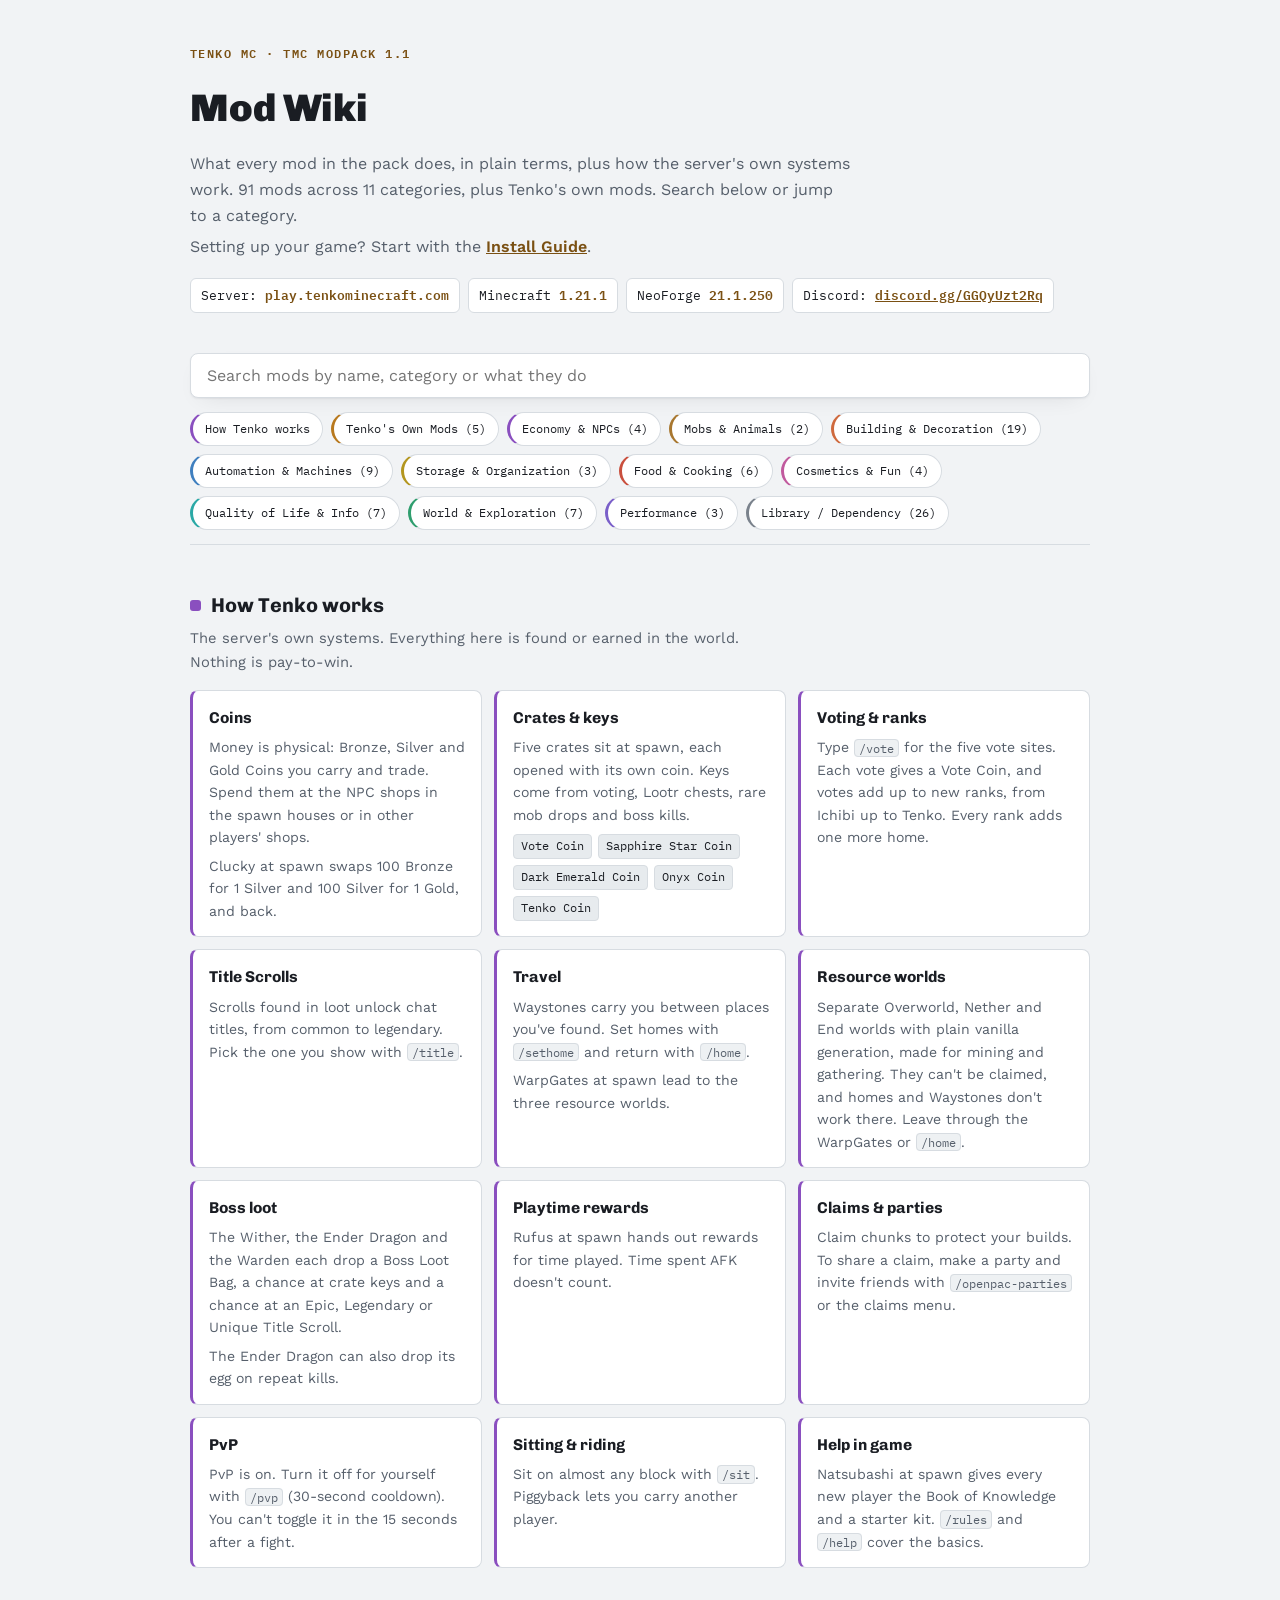
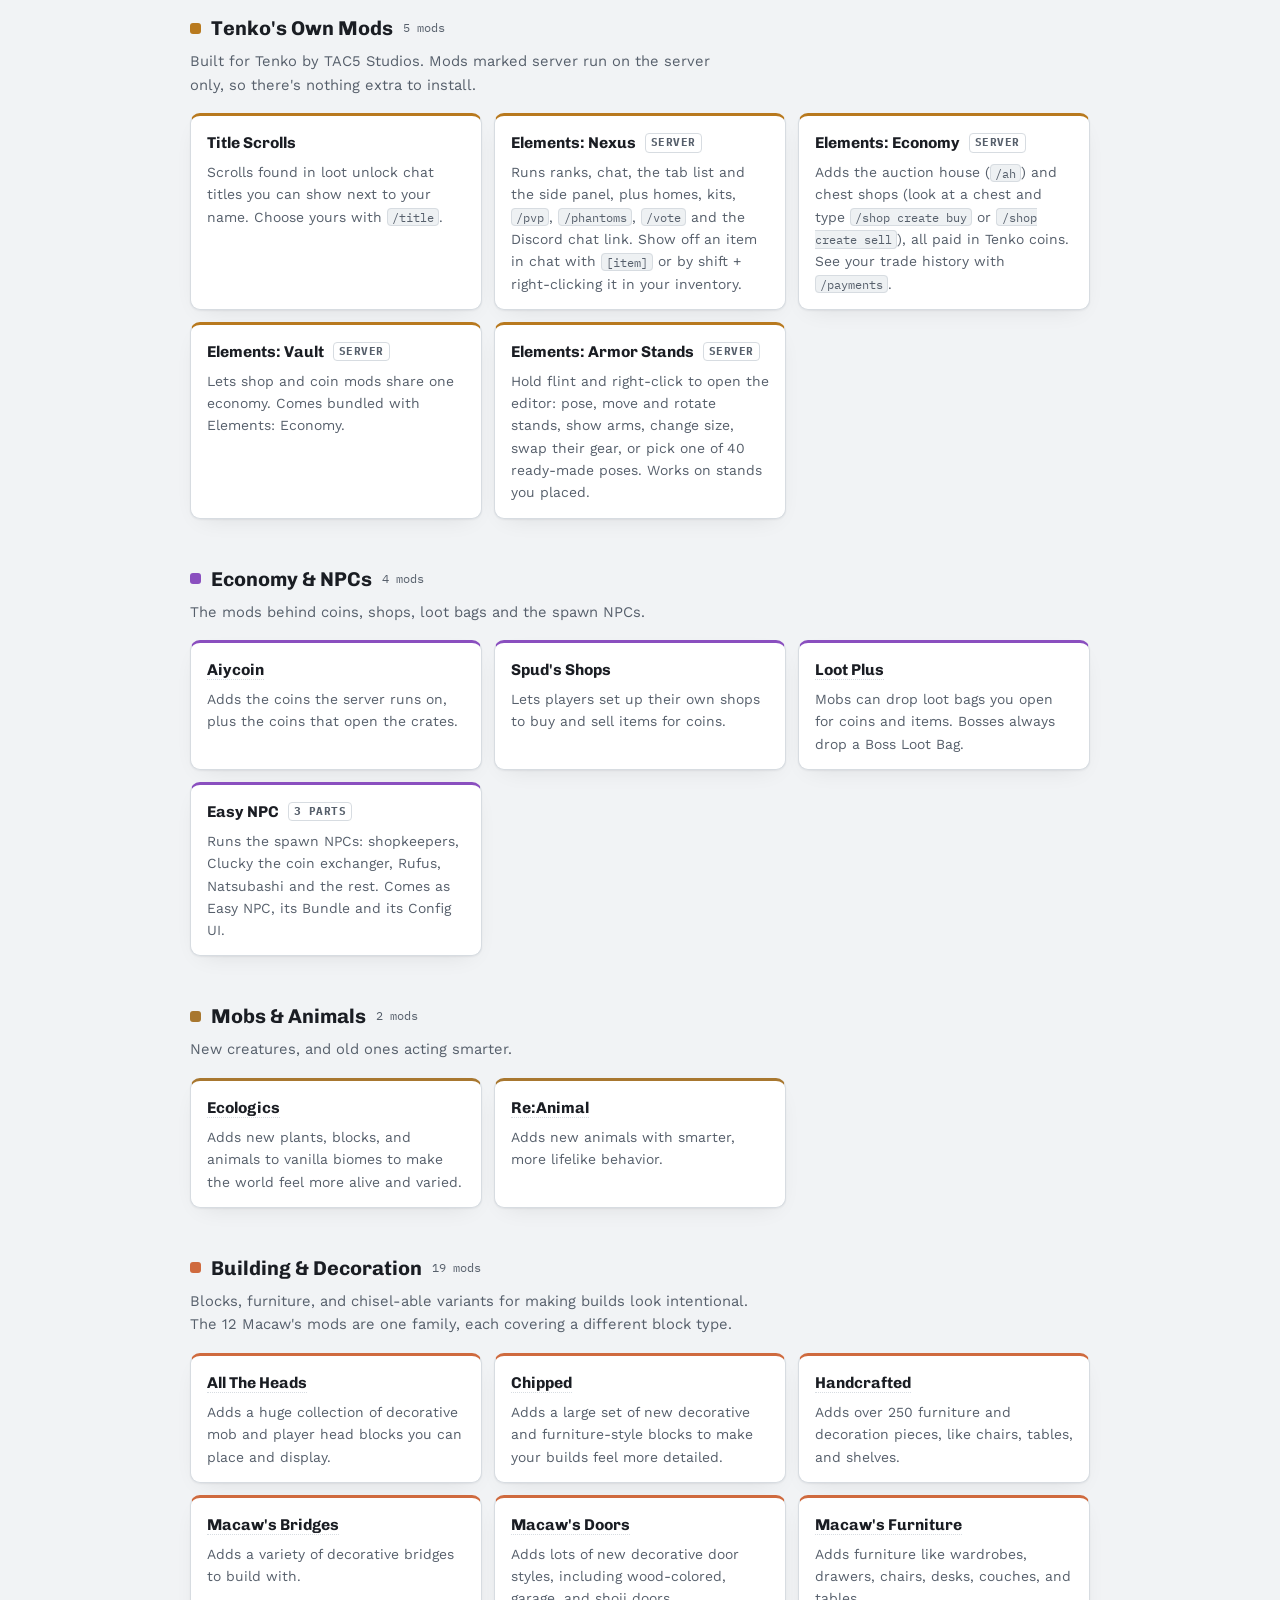
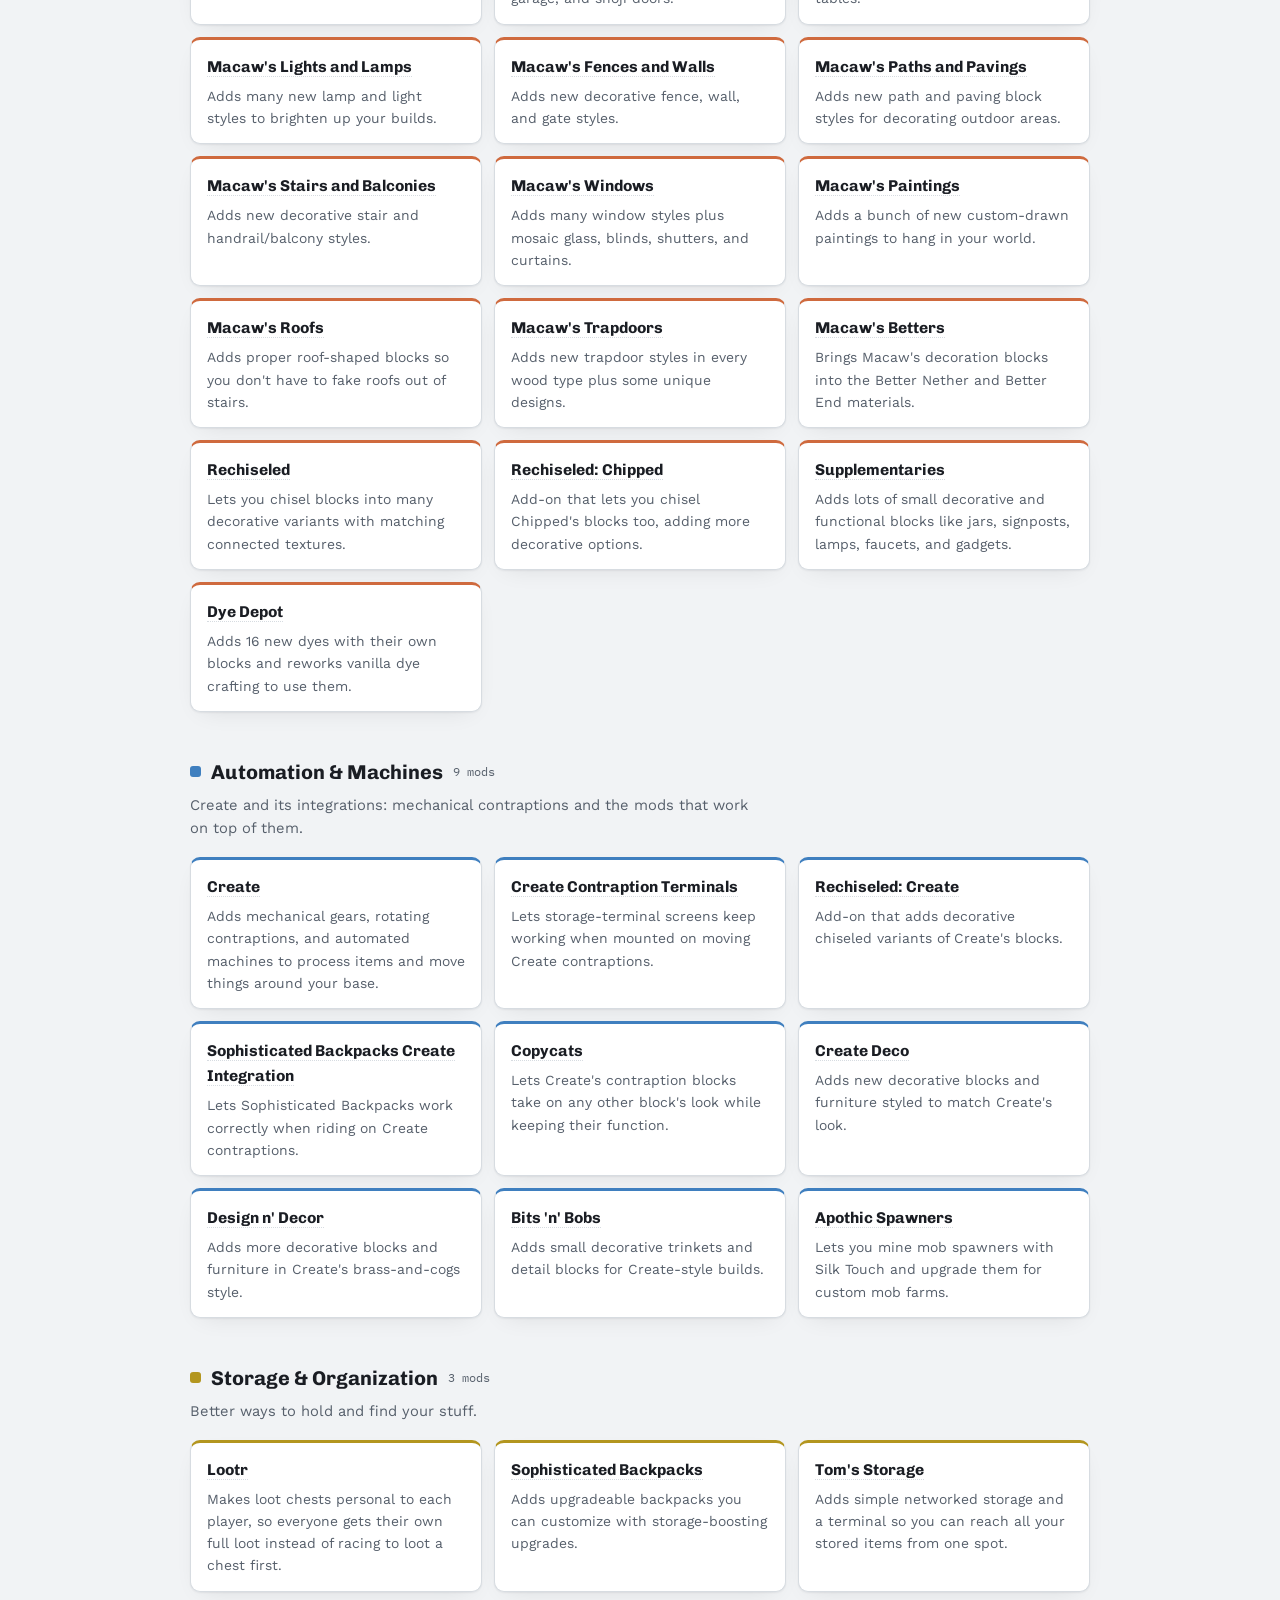
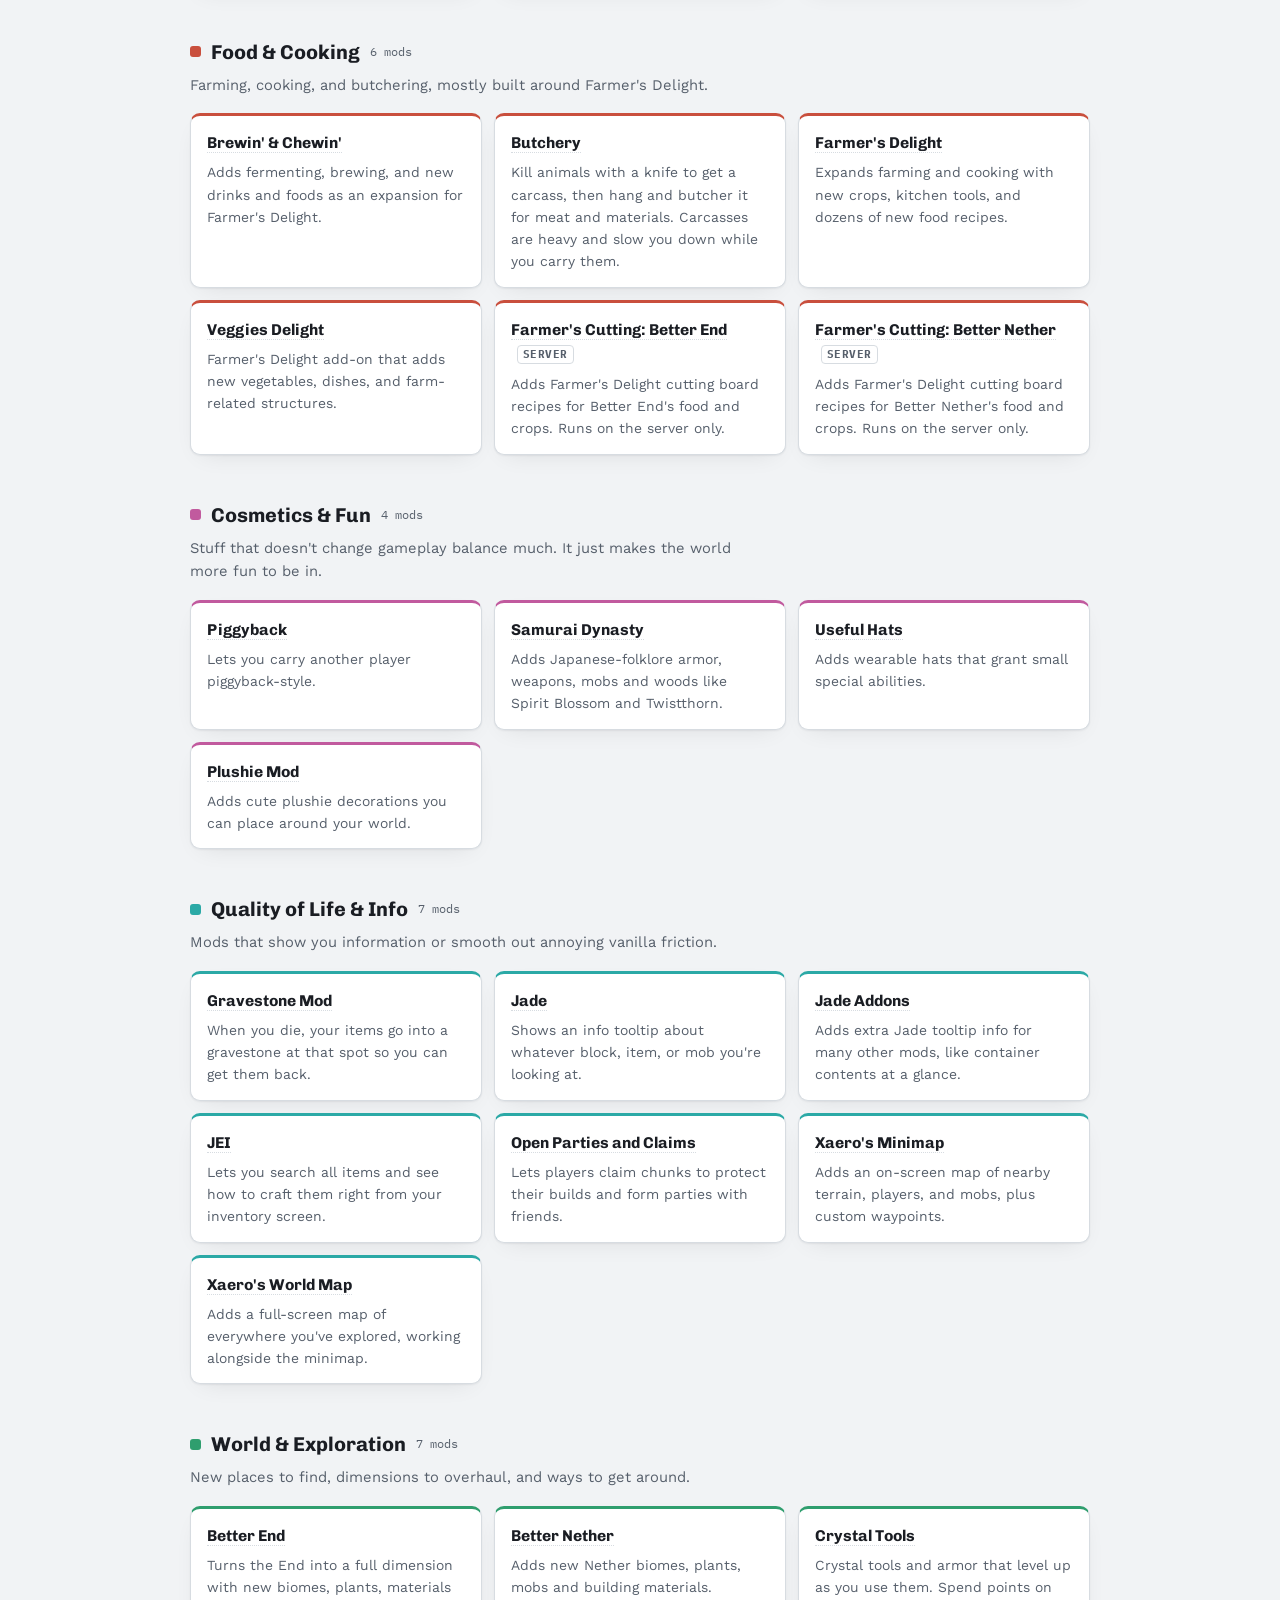
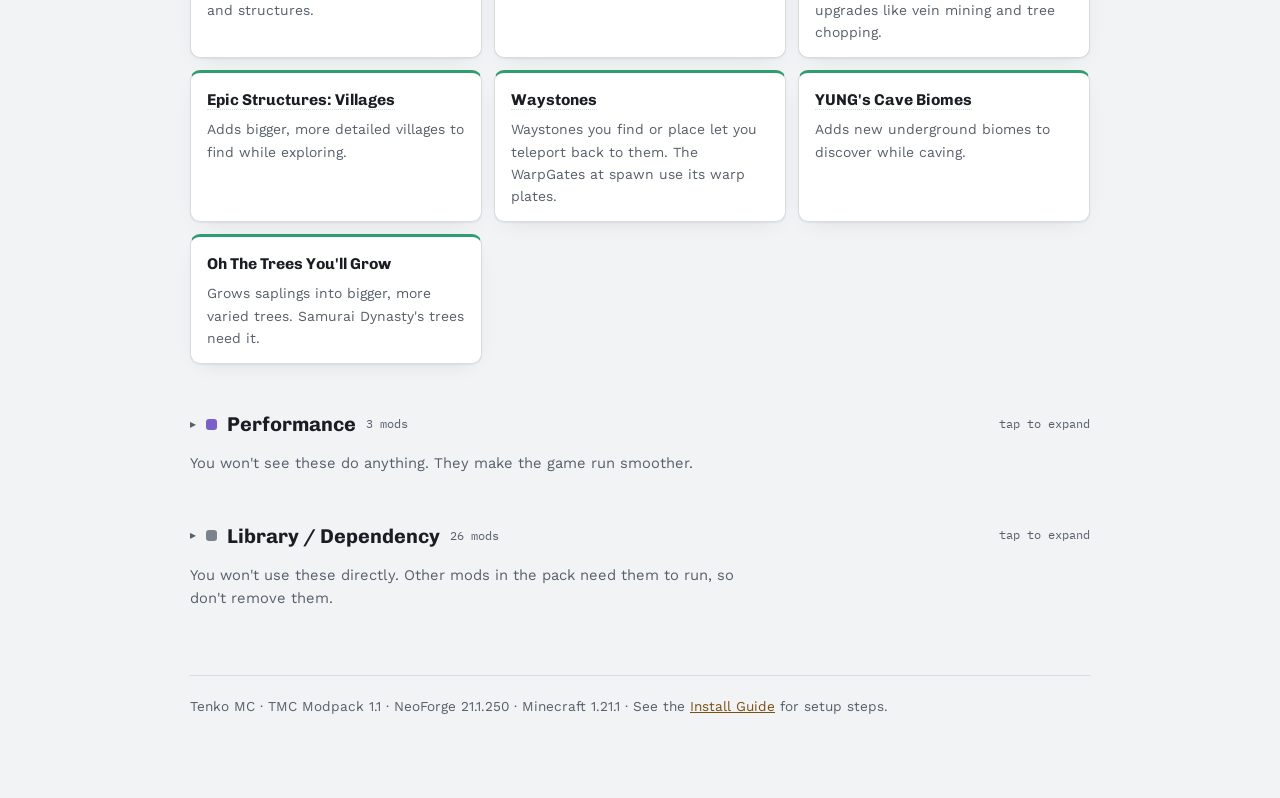
==== index.html @ 5b91e73f "Add Tenko's Own Mods section Co-Authored-By: Claude Opus 5.5 <noreply@anthropic.com> Claude-Session:" ====
<!doctype html>
<html lang="en">
<head>
<meta charset="utf-8">
<meta name="viewport" content="width=device-width,initial-scale=1,viewport-fit=cover">
<title>Tenko MC Mod Wiki</title>
<meta name="description" content="Tenko Minecraft - NeoForge 1.21.1 modpack server. play.tenkominecraft.com">
<link rel="stylesheet" href="https://fonts.googleapis.com/css2?family=Chivo:wght@400;700;900&family=Work+Sans:wght@400;500;600&family=IBM+Plex+Mono:wght@400;500;600&display=swap">
<style>
[hidden] { display: none !important; }
img { max-width: 100%; }
/* Layout: one reading column; sticky search + category pills; card grids per category; server-features block up top. */
:root {
  --bg: #f1f3f5;
  --surface: #ffffff;
  --surface-2: #e7ebee;
  --text: #1a1d23;
  --text-dim: #565f6b;
  --border: #d7dce1;
  --accent: #b8791e;
  --accent-ink: #7a5013;
  --mono-bg: #eef1f3;
  --shadow: 0 1px 2px rgba(20,22,27,0.06), 0 8px 24px -12px rgba(20,22,27,0.12);
  --font-display: 'Chivo', ui-sans-serif, system-ui, sans-serif;
  --font-body: 'Work Sans', ui-sans-serif, system-ui, sans-serif;
  --font-mono: 'IBM Plex Mono', ui-monospace, 'SF Mono', monospace;

  --c-server: #8a4fbf;
  --c-world: #2f9e6e;
  --c-mobs: #a8772f;
  --c-build: #cf6a3e;
  --c-auto: #3f7fbf;
  --c-storage: #b3961f;
  --c-food: #c94f3d;
  --c-fun: #c15a9e;
  --c-qol: #2ba9a6;
  --c-perf: #7a5fc9;
  --c-lib: #7a828c;
}
@media (prefers-color-scheme: dark) {
  :root:not([data-theme="light"]) {
    --bg: #14161b; --surface: #1b1e25; --surface-2: #242830; --text: #e8eaed; --text-dim: #9aa3ad;
    --border: #333944; --accent: #e2a94d; --accent-ink: #f4cf8e; --mono-bg: #20242c;
    --shadow: 0 1px 2px rgba(0,0,0,0.3), 0 12px 28px -14px rgba(0,0,0,0.55);
    --c-server: #b98ae6; --c-world: #3fc98c; --c-mobs: #d0a05a; --c-build: #ff8f63; --c-auto: #6aa3e0;
    --c-storage: #dcc154; --c-food: #e87d6b; --c-fun: #e084c4; --c-qol: #4fd3d0; --c-perf: #a48cf0; --c-lib: #8b93a0;
    color-scheme: dark;
  }
}
:root[data-theme="dark"] {
  --bg: #14161b; --surface: #1b1e25; --surface-2: #242830; --text: #e8eaed; --text-dim: #9aa3ad;
  --border: #333944; --accent: #e2a94d; --accent-ink: #f4cf8e; --mono-bg: #20242c;
  --shadow: 0 1px 2px rgba(0,0,0,0.3), 0 12px 28px -14px rgba(0,0,0,0.55);
  --c-server: #b98ae6; --c-world: #3fc98c; --c-mobs: #d0a05a; --c-build: #ff8f63; --c-auto: #6aa3e0;
  --c-storage: #dcc154; --c-food: #e87d6b; --c-fun: #e084c4; --c-qol: #4fd3d0; --c-perf: #a48cf0; --c-lib: #8b93a0;
  color-scheme: dark;
}
* { box-sizing: border-box; }
body { margin: 0; background: var(--bg); color: var(--text); font-family: var(--font-body); font-size: 16px; line-height: 1.6; padding: 0 20px; }
.wrap { max-width: 900px; margin: 0 auto; padding-block: 44px 80px; }
h1, h2 { font-family: var(--font-display); text-wrap: balance; margin: 0; }
a { color: var(--accent-ink); }
a:focus-visible, button:focus-visible { outline: 2px solid var(--accent); outline-offset: 2px; }
code { font-family: var(--font-mono); background: var(--mono-bg); border: 1px solid var(--border); border-radius: 4px; padding: 0.05em 0.35em; font-size: 0.86em; }
.eyebrow { font-family: var(--font-mono); font-size: 0.78rem; letter-spacing: 0.12em; text-transform: uppercase; color: var(--accent-ink); font-weight: 600; margin-bottom: 14px; }
h1 { font-size: clamp(1.8rem, 4vw, 2.4rem); font-weight: 900; }
.lede { color: var(--text-dim); max-width: 66ch; margin: 12px 0 0; }
.facts { display: flex; flex-wrap: wrap; gap: 8px; margin-top: 18px; }
.fact { font-family: var(--font-mono); font-size: 0.8rem; background: var(--surface); border: 1px solid var(--border); border-radius: 6px; padding: 6px 10px; }
.fact b { color: var(--accent-ink); font-weight: 600; }

.controls { margin-top: 28px; display: flex; flex-direction: column; gap: 14px; position: sticky; top: env(safe-area-inset-top, 0px); background: var(--bg); padding-block: 12px 14px; z-index: 5; border-bottom: 1px solid var(--border); }
#search { width: 100%; font-family: var(--font-body); font-size: 1rem; padding: 12px 16px; border-radius: 8px; border: 1px solid var(--border); background: var(--surface); color: var(--text); box-shadow: var(--shadow); }
#search:focus { outline: 2px solid var(--accent); outline-offset: 1px; }
.nav-pills { display: flex; flex-wrap: wrap; gap: 8px; }
.nav-pill { font-family: var(--font-mono); font-size: 0.78rem; text-decoration: none; color: var(--text); background: var(--surface); border: 1px solid var(--border); border-left: 3px solid var(--cat, var(--accent)); border-radius: 999px; padding: 6px 12px; white-space: nowrap; }
#empty-msg { margin-top: 40px; color: var(--text-dim); font-family: var(--font-mono); font-size: 0.9rem; }

/* server features */
.features { margin-top: 44px; }
.features-grid { display: grid; grid-template-columns: repeat(auto-fill, minmax(270px, 1fr)); gap: 12px; margin-top: 16px; }
.feature { background: var(--surface); border: 1px solid var(--border); border-left: 3px solid var(--c-server); border-radius: 8px; padding: 14px 16px; min-width: 0; }
.feature h3 { font-family: var(--font-display); font-size: 0.98rem; margin: 0 0 6px; }
.feature p { margin: 0; font-size: 0.88rem; color: var(--text-dim); }
.feature p + p { margin-top: 6px; }
.keys { display: flex; flex-wrap: wrap; gap: 6px; margin-top: 8px; }
.key { font-family: var(--font-mono); font-size: 0.74rem; border: 1px solid var(--border); background: var(--surface-2); border-radius: 4px; padding: 2px 7px; color: var(--text); }

/* categories */
.category { margin-top: 44px; }
.category-head { display: flex; align-items: center; gap: 10px; margin-bottom: 6px; flex-wrap: wrap; }
.cat-dot { width: 11px; height: 11px; border-radius: 3px; background: var(--cat, var(--accent)); flex: none; }
.category-head h2 { font-size: 1.25rem; font-weight: 700; }
.category-count { font-family: var(--font-mono); font-size: 0.78rem; color: var(--text-dim); }
.category-desc { color: var(--text-dim); font-size: 0.92rem; margin: 4px 0 16px; max-width: 62ch; }
.mod-grid { display: grid; grid-template-columns: repeat(auto-fill, minmax(260px, 1fr)); gap: 12px; }
.mod-card { background: var(--surface); border: 1px solid var(--border); border-top: 3px solid var(--cat, var(--accent)); border-radius: 10px; padding: 14px 16px; box-shadow: var(--shadow); min-width: 0; }
.mod-card h3 { font-family: var(--font-display); font-size: 0.98rem; font-weight: 700; margin: 0 0 6px; }
.mod-card h3 a { color: inherit; text-decoration: none; border-bottom: 1px dotted var(--border); }
.mod-card h3 a:hover, .mod-card h3 a:focus-visible { color: var(--accent-ink); border-bottom-color: var(--accent-ink); }
.mod-card p { margin: 0; font-size: 0.87rem; color: var(--text-dim); }
.tag { display: inline-block; font-family: var(--font-mono); font-size: 0.68rem; letter-spacing: 0.04em; text-transform: uppercase; color: var(--text-dim); border: 1px solid var(--border); border-radius: 4px; padding: 0 5px; margin-left: 6px; vertical-align: 2px; }

.collapsible .category-head { cursor: pointer; user-select: none; border-radius: 8px; margin: -6px -8px 6px; padding: 6px 8px; }
.collapsible .category-head:hover { background: var(--surface-2); }
.collapsible .category-head:focus-visible { outline: 2px solid var(--accent); outline-offset: 2px; }
.chevron { display: inline-block; font-size: 0.75rem; color: var(--text-dim); transition: transform 0.15s ease; flex: none; }
.collapsible .category-head[aria-expanded="true"] .chevron { transform: rotate(90deg); }
.collapse-hint { font-family: var(--font-mono); font-size: 0.74rem; color: var(--text-dim); margin-left: auto; }
.simple-list .mod-card h3 { margin: 0; }

footer { margin-top: 64px; padding-top: 20px; border-top: 1px solid var(--border); color: var(--text-dim); font-size: 0.85rem; }
@media (prefers-reduced-motion: reduce) { .chevron { transition: none; } }
</style>
</head>
<body>
<div class="wrap">
  <div class="eyebrow">Tenko MC &middot; TMC Modpack 1.1</div>
  <h1>Mod Wiki</h1>
  <p class="lede">What every mod in the pack does, in plain terms, plus how the server's own systems work. 91 mods across 11 categories, plus Tenko's own mods. Search below or jump to a category.</p>
  <p class="lede" style="margin-top:6px;">Setting up your game? Start with the <a href="install.html" style="font-weight:600;">Install Guide</a>.</p>
  <div class="facts">
    <span class="fact">Server: <b>play.tenkominecraft.com</b></span>
    <span class="fact">Minecraft <b>1.21.1</b></span>
    <span class="fact">NeoForge <b>21.1.250</b></span>
    <span class="fact">Discord: <a href="https://discord.gg/GGQyUzt2Rq" target="_blank" rel="noopener"><b>discord.gg/GGQyUzt2Rq</b></a></span>
  </div>

  <div class="controls">
    <input id="search" type="text" placeholder="Search mods by name, category or what they do" autocomplete="off" aria-label="Search mods">
    <div class="nav-pills">
      <a class="nav-pill" style="--cat: var(--c-server)" href="#server">How Tenko works</a>
      <a class="nav-pill" style="--cat: var(--accent)" href="#tenko-mods">Tenko's Own Mods (5)</a>
      <a class="nav-pill" style="--cat: var(--c-server)" href="#economy">Economy &amp; NPCs (4)</a>
      <a class="nav-pill" style="--cat: var(--c-mobs)" href="#mobs">Mobs &amp; Animals (2)</a>
      <a class="nav-pill" style="--cat: var(--c-build)" href="#build">Building &amp; Decoration (19)</a>
      <a class="nav-pill" style="--cat: var(--c-auto)" href="#auto">Automation &amp; Machines (9)</a>
      <a class="nav-pill" style="--cat: var(--c-storage)" href="#storage">Storage &amp; Organization (3)</a>
      <a class="nav-pill" style="--cat: var(--c-food)" href="#food">Food &amp; Cooking (6)</a>
      <a class="nav-pill" style="--cat: var(--c-fun)" href="#fun">Cosmetics &amp; Fun (4)</a>
      <a class="nav-pill" style="--cat: var(--c-qol)" href="#qol">Quality of Life &amp; Info (7)</a>
      <a class="nav-pill" style="--cat: var(--c-world)" href="#world">World &amp; Exploration (7)</a>
      <a class="nav-pill" style="--cat: var(--c-perf)" href="#perf">Performance (3)</a>
      <a class="nav-pill" style="--cat: var(--c-lib)" href="#lib">Library / Dependency (26)</a>
    </div>
  </div>

  <div id="empty-msg" hidden>No mods match that search.</div>

  <section class="features" id="server">
    <div class="category-head"><span class="cat-dot" style="--cat: var(--c-server)"></span><h2>How Tenko works</h2></div>
    <p class="category-desc">The server's own systems. Everything here is found or earned in the world. Nothing is pay-to-win.</p>
    <div class="features-grid">
      <div class="feature">
        <h3>Coins</h3>
        <p>Money is physical: Bronze, Silver and Gold Coins you carry and trade. Spend them at the NPC shops in the spawn houses or in other players' shops.</p>
        <p>Clucky at spawn swaps 100 Bronze for 1 Silver and 100 Silver for 1 Gold, and back.</p>
      </div>
      <div class="feature">
        <h3>Crates &amp; keys</h3>
        <p>Five crates sit at spawn, each opened with its own coin. Keys come from voting, Lootr chests, rare mob drops and boss kills.</p>
        <div class="keys"><span class="key">Vote Coin</span><span class="key">Sapphire Star Coin</span><span class="key">Dark Emerald Coin</span><span class="key">Onyx Coin</span><span class="key">Tenko Coin</span></div>
      </div>
      <div class="feature">
        <h3>Voting &amp; ranks</h3>
        <p>Type <code>/vote</code> for the five vote sites. Each vote gives a Vote Coin, and votes add up to new ranks, from Ichibi up to Tenko. Every rank adds one more home.</p>
      </div>
      <div class="feature">
        <h3>Title Scrolls</h3>
        <p>Scrolls found in loot unlock chat titles, from common to legendary. Pick the one you show with <code>/title</code>.</p>
      </div>
      <div class="feature">
        <h3>Travel</h3>
        <p>Waystones carry you between places you've found. Set homes with <code>/sethome</code> and return with <code>/home</code>.</p>
        <p>WarpGates at spawn lead to the three resource worlds.</p>
      </div>
      <div class="feature">
        <h3>Resource worlds</h3>
        <p>Separate Overworld, Nether and End worlds with plain vanilla generation, made for mining and gathering. They can't be claimed, and homes and Waystones don't work there. Leave through the WarpGates or <code>/home</code>.</p>
      </div>
      <div class="feature">
        <h3>Boss loot</h3>
        <p>The Wither, the Ender Dragon and the Warden each drop a Boss Loot Bag, a chance at crate keys and a chance at an Epic, Legendary or Unique Title Scroll.</p>
        <p>The Ender Dragon can also drop its egg on repeat kills.</p>
      </div>
      <div class="feature">
        <h3>Playtime rewards</h3>
        <p>Rufus at spawn hands out rewards for time played. Time spent AFK doesn't count.</p>
      </div>
      <div class="feature">
        <h3>Claims &amp; parties</h3>
        <p>Claim chunks to protect your builds. To share a claim, make a party and invite friends with <code>/openpac-parties</code> or the claims menu.</p>
      </div>
      <div class="feature">
        <h3>PvP</h3>
        <p>PvP is on. Turn it off for yourself with <code>/pvp</code> (30-second cooldown). You can't toggle it in the 15 seconds after a fight.</p>
      </div>
      <div class="feature">
        <h3>Sitting &amp; riding</h3>
        <p>Sit on almost any block with <code>/sit</code>. Piggyback lets you carry another player.</p>
      </div>
      <div class="feature">
        <h3>Help in game</h3>
        <p>Natsubashi at spawn gives every new player the Book of Knowledge and a starter kit. <code>/rules</code> and <code>/help</code> cover the basics.</p>
      </div>
    </div>
  </section>

  <section class="category" id="tenko-mods" style="--cat: var(--accent)">
    <div class="category-head"><span class="cat-dot"></span><h2>Tenko's Own Mods</h2><span class="category-count">5 mods</span></div>
    <p class="category-desc">Built for Tenko by TAC5 Studios. Mods marked server run on the server only, so there's nothing extra to install.</p>
    <div class="mod-grid">
      <div class="mod-card"><h3>Title Scrolls</h3><p>Scrolls found in loot unlock chat titles you can show next to your name. Choose yours with <code>/title</code>.</p></div>
      <div class="mod-card"><h3>Elements: Nexus <span class="tag">server</span></h3><p>Runs ranks, chat, the tab list and the side panel, plus homes, kits, <code>/pvp</code>, <code>/phantoms</code>, <code>/vote</code> and the Discord chat link. Show off an item in chat with <code>[item]</code> or by shift + right-clicking it in your inventory.</p></div>
      <div class="mod-card"><h3>Elements: Economy <span class="tag">server</span></h3><p>Adds the auction house (<code>/ah</code>) and chest shops (look at a chest and type <code>/shop create buy</code> or <code>/shop create sell</code>), all paid in Tenko coins. See your trade history with <code>/payments</code>.</p></div>
      <div class="mod-card"><h3>Elements: Vault <span class="tag">server</span></h3><p>Lets shop and coin mods share one economy. Comes bundled with Elements: Economy.</p></div>
      <div class="mod-card"><h3>Elements: Armor Stands <span class="tag">server</span></h3><p>Hold flint and right-click to open the editor: pose, move and rotate stands, show arms, change size, swap their gear, or pick one of 40 ready-made poses. Works on stands you placed.</p></div>
    </div>
  </section>

  <section class="category" id="economy" style="--cat: var(--c-server)">
    <div class="category-head"><span class="cat-dot"></span><h2>Economy &amp; NPCs</h2><span class="category-count">4 mods</span></div>
    <p class="category-desc">The mods behind coins, shops, loot bags and the spawn NPCs.</p>
    <div class="mod-grid">
      <div class="mod-card"><h3><a href="https://www.curseforge.com/minecraft/mc-mods/aiycoin" target="_blank" rel="noopener">Aiycoin</a></h3><p>Adds the coins the server runs on, plus the coins that open the crates.</p></div>
      <div class="mod-card"><h3>Spud's Shops</h3><p>Lets players set up their own shops to buy and sell items for coins.</p></div>
      <div class="mod-card"><h3><a href="https://www.curseforge.com/minecraft/mc-mods/loot-bags-plus" target="_blank" rel="noopener">Loot Plus</a></h3><p>Mobs can drop loot bags you open for coins and items. Bosses always drop a Boss Loot Bag.</p></div>
      <div class="mod-card"><h3>Easy NPC <span class="tag">3 parts</span></h3><p>Runs the spawn NPCs: shopkeepers, Clucky the coin exchanger, Rufus, Natsubashi and the rest. Comes as Easy NPC, its Bundle and its Config UI.</p></div>
    </div>
  </section>

  <section class="category" id="mobs" style="--cat: var(--c-mobs)">
    <div class="category-head"><span class="cat-dot"></span><h2>Mobs &amp; Animals</h2><span class="category-count">2 mods</span></div>
    <p class="category-desc">New creatures, and old ones acting smarter.</p>
    <div class="mod-grid">
      <div class="mod-card"><h3><a href="https://modrinth.com/mod/ecologics" target="_blank" rel="noopener">Ecologics</a></h3><p>Adds new plants, blocks, and animals to vanilla biomes to make the world feel more alive and varied.</p></div>
      <div class="mod-card"><h3><a href="https://modrinth.com/mod/re-animal" target="_blank" rel="noopener">Re:Animal</a></h3><p>Adds new animals with smarter, more lifelike behavior.</p></div>
    </div>
  </section>

  <section class="category" id="build" style="--cat: var(--c-build)">
    <div class="category-head"><span class="cat-dot"></span><h2>Building &amp; Decoration</h2><span class="category-count">19 mods</span></div>
    <p class="category-desc">Blocks, furniture, and chisel-able variants for making builds look intentional. The 12 Macaw's mods are one family, each covering a different block type.</p>
    <div class="mod-grid">
      <div class="mod-card"><h3><a href="https://modrinth.com/mod/all-the-heads" target="_blank" rel="noopener">All The Heads</a></h3><p>Adds a huge collection of decorative mob and player head blocks you can place and display.</p></div>
      <div class="mod-card"><h3><a href="https://modrinth.com/mod/chipped" target="_blank" rel="noopener">Chipped</a></h3><p>Adds a large set of new decorative and furniture-style blocks to make your builds feel more detailed.</p></div>
      <div class="mod-card"><h3><a href="https://modrinth.com/mod/handcrafted" target="_blank" rel="noopener">Handcrafted</a></h3><p>Adds over 250 furniture and decoration pieces, like chairs, tables, and shelves.</p></div>
      <div class="mod-card"><h3><a href="https://modrinth.com/mod/macaws-bridges" target="_blank" rel="noopener">Macaw's Bridges</a></h3><p>Adds a variety of decorative bridges to build with.</p></div>
      <div class="mod-card"><h3><a href="https://modrinth.com/mod/macaws-doors" target="_blank" rel="noopener">Macaw's Doors</a></h3><p>Adds lots of new decorative door styles, including wood-colored, garage, and shoji doors.</p></div>
      <div class="mod-card"><h3><a href="https://modrinth.com/mod/macaws-furniture" target="_blank" rel="noopener">Macaw's Furniture</a></h3><p>Adds furniture like wardrobes, drawers, chairs, desks, couches, and tables.</p></div>
      <div class="mod-card"><h3><a href="https://modrinth.com/mod/macaws-lights-and-lamps" target="_blank" rel="noopener">Macaw's Lights and Lamps</a></h3><p>Adds many new lamp and light styles to brighten up your builds.</p></div>
      <div class="mod-card"><h3><a href="https://modrinth.com/mod/macaws-fences-and-walls" target="_blank" rel="noopener">Macaw's Fences and Walls</a></h3><p>Adds new decorative fence, wall, and gate styles.</p></div>
      <div class="mod-card"><h3><a href="https://modrinth.com/mod/macaws-paths-and-pavings" target="_blank" rel="noopener">Macaw's Paths and Pavings</a></h3><p>Adds new path and paving block styles for decorating outdoor areas.</p></div>
      <div class="mod-card"><h3><a href="https://modrinth.com/mod/macaws-stairs" target="_blank" rel="noopener">Macaw's Stairs and Balconies</a></h3><p>Adds new decorative stair and handrail/balcony styles.</p></div>
      <div class="mod-card"><h3><a href="https://modrinth.com/mod/macaws-windows" target="_blank" rel="noopener">Macaw's Windows</a></h3><p>Adds many window styles plus mosaic glass, blinds, shutters, and curtains.</p></div>
      <div class="mod-card"><h3><a href="https://modrinth.com/mod/macaws-paintings" target="_blank" rel="noopener">Macaw's Paintings</a></h3><p>Adds a bunch of new custom-drawn paintings to hang in your world.</p></div>
      <div class="mod-card"><h3><a href="https://modrinth.com/mod/macaws-roofs" target="_blank" rel="noopener">Macaw's Roofs</a></h3><p>Adds proper roof-shaped blocks so you don't have to fake roofs out of stairs.</p></div>
      <div class="mod-card"><h3><a href="https://modrinth.com/mod/macaws-trapdoors" target="_blank" rel="noopener">Macaw's Trapdoors</a></h3><p>Adds new trapdoor styles in every wood type plus some unique designs.</p></div>
      <div class="mod-card"><h3><a href="https://modrinth.com/mod/macaws-betters" target="_blank" rel="noopener">Macaw's Betters</a></h3><p>Brings Macaw's decoration blocks into the Better Nether and Better End materials.</p></div>
      <div class="mod-card"><h3><a href="https://modrinth.com/mod/rechiseled" target="_blank" rel="noopener">Rechiseled</a></h3><p>Lets you chisel blocks into many decorative variants with matching connected textures.</p></div>
      <div class="mod-card"><h3><a href="https://modrinth.com/mod/rechiseled-chipped" target="_blank" rel="noopener">Rechiseled: Chipped</a></h3><p>Add-on that lets you chisel Chipped's blocks too, adding more decorative options.</p></div>
      <div class="mod-card"><h3><a href="https://modrinth.com/mod/supplementaries" target="_blank" rel="noopener">Supplementaries</a></h3><p>Adds lots of small decorative and functional blocks like jars, signposts, lamps, faucets, and gadgets.</p></div>
      <div class="mod-card"><h3><a href="https://modrinth.com/mod/dye-depot" target="_blank" rel="noopener">Dye Depot</a></h3><p>Adds 16 new dyes with their own blocks and reworks vanilla dye crafting to use them.</p></div>
    </div>
  </section>

  <section class="category" id="auto" style="--cat: var(--c-auto)">
    <div class="category-head"><span class="cat-dot"></span><h2>Automation &amp; Machines</h2><span class="category-count">9 mods</span></div>
    <p class="category-desc">Create and its integrations: mechanical contraptions and the mods that work on top of them.</p>
    <div class="mod-grid">
      <div class="mod-card"><h3><a href="https://modrinth.com/mod/create" target="_blank" rel="noopener">Create</a></h3><p>Adds mechanical gears, rotating contraptions, and automated machines to process items and move things around your base.</p></div>
      <div class="mod-card"><h3><a href="https://modrinth.com/mod/create-contraption-terminals" target="_blank" rel="noopener">Create Contraption Terminals</a></h3><p>Lets storage-terminal screens keep working when mounted on moving Create contraptions.</p></div>
      <div class="mod-card"><h3><a href="https://modrinth.com/mod/rechiseled-create" target="_blank" rel="noopener">Rechiseled: Create</a></h3><p>Add-on that adds decorative chiseled variants of Create's blocks.</p></div>
      <div class="mod-card"><h3><a href="https://modrinth.com/mod/sophisticated-backpacks-create-integration" target="_blank" rel="noopener">Sophisticated Backpacks Create Integration</a></h3><p>Lets Sophisticated Backpacks work correctly when riding on Create contraptions.</p></div>
      <div class="mod-card"><h3><a href="https://modrinth.com/mod/copycats" target="_blank" rel="noopener">Copycats</a></h3><p>Lets Create's contraption blocks take on any other block's look while keeping their function.</p></div>
      <div class="mod-card"><h3><a href="https://modrinth.com/mod/create-deco" target="_blank" rel="noopener">Create Deco</a></h3><p>Adds new decorative blocks and furniture styled to match Create's look.</p></div>
      <div class="mod-card"><h3><a href="https://www.curseforge.com/minecraft/mc-mods/create-design-n-decor" target="_blank" rel="noopener">Design n' Decor</a></h3><p>Adds more decorative blocks and furniture in Create's brass-and-cogs style.</p></div>
      <div class="mod-card"><h3><a href="https://www.curseforge.com/minecraft/mc-mods/create-bits-n-bobs" target="_blank" rel="noopener">Bits 'n' Bobs</a></h3><p>Adds small decorative trinkets and detail blocks for Create-style builds.</p></div>
      <div class="mod-card"><h3><a href="https://modrinth.com/mod/apothic-spawners" target="_blank" rel="noopener">Apothic Spawners</a></h3><p>Lets you mine mob spawners with Silk Touch and upgrade them for custom mob farms.</p></div>
    </div>
  </section>

  <section class="category" id="storage" style="--cat: var(--c-storage)">
    <div class="category-head"><span class="cat-dot"></span><h2>Storage &amp; Organization</h2><span class="category-count">3 mods</span></div>
    <p class="category-desc">Better ways to hold and find your stuff.</p>
    <div class="mod-grid">
      <div class="mod-card"><h3><a href="https://modrinth.com/mod/lootr" target="_blank" rel="noopener">Lootr</a></h3><p>Makes loot chests personal to each player, so everyone gets their own full loot instead of racing to loot a chest first.</p></div>
      <div class="mod-card"><h3><a href="https://modrinth.com/mod/sophisticated-backpacks" target="_blank" rel="noopener">Sophisticated Backpacks</a></h3><p>Adds upgradeable backpacks you can customize with storage-boosting upgrades.</p></div>
      <div class="mod-card"><h3><a href="https://modrinth.com/mod/toms-storage" target="_blank" rel="noopener">Tom's Storage</a></h3><p>Adds simple networked storage and a terminal so you can reach all your stored items from one spot.</p></div>
    </div>
  </section>

  <section class="category" id="food" style="--cat: var(--c-food)">
    <div class="category-head"><span class="cat-dot"></span><h2>Food &amp; Cooking</h2><span class="category-count">6 mods</span></div>
    <p class="category-desc">Farming, cooking, and butchering, mostly built around Farmer's Delight.</p>
    <div class="mod-grid">
      <div class="mod-card"><h3><a href="https://modrinth.com/mod/brewin-and-chewin" target="_blank" rel="noopener">Brewin' &amp; Chewin'</a></h3><p>Adds fermenting, brewing, and new drinks and foods as an expansion for Farmer's Delight.</p></div>
      <div class="mod-card"><h3><a href="https://modrinth.com/mod/butchery" target="_blank" rel="noopener">Butchery</a></h3><p>Kill animals with a knife to get a carcass, then hang and butcher it for meat and materials. Carcasses are heavy and slow you down while you carry them.</p></div>
      <div class="mod-card"><h3><a href="https://modrinth.com/mod/farmers-delight" target="_blank" rel="noopener">Farmer's Delight</a></h3><p>Expands farming and cooking with new crops, kitchen tools, and dozens of new food recipes.</p></div>
      <div class="mod-card"><h3><a href="https://modrinth.com/mod/veggies-delight" target="_blank" rel="noopener">Veggies Delight</a></h3><p>Farmer's Delight add-on that adds new vegetables, dishes, and farm-related structures.</p></div>
      <div class="mod-card"><h3><a href="https://modrinth.com/datapack/farmers-cutting-betterend" target="_blank" rel="noopener">Farmer's Cutting: Better End</a> <span class="tag">server</span></h3><p>Adds Farmer's Delight cutting board recipes for Better End's food and crops. Runs on the server only.</p></div>
      <div class="mod-card"><h3><a href="https://modrinth.com/datapack/farmers-cutting-betternether" target="_blank" rel="noopener">Farmer's Cutting: Better Nether</a> <span class="tag">server</span></h3><p>Adds Farmer's Delight cutting board recipes for Better Nether's food and crops. Runs on the server only.</p></div>
    </div>
  </section>

  <section class="category" id="fun" style="--cat: var(--c-fun)">
    <div class="category-head"><span class="cat-dot"></span><h2>Cosmetics &amp; Fun</h2><span class="category-count">4 mods</span></div>
    <p class="category-desc">Stuff that doesn't change gameplay balance much. It just makes the world more fun to be in.</p>
    <div class="mod-grid">
      <div class="mod-card"><h3><a href="https://modrinth.com/mod/piggyback" target="_blank" rel="noopener">Piggyback</a></h3><p>Lets you carry another player piggyback-style.</p></div>
      <div class="mod-card"><h3><a href="https://modrinth.com/mod/epic-samurais" target="_blank" rel="noopener">Samurai Dynasty</a></h3><p>Adds Japanese-folklore armor, weapons, mobs and woods like Spirit Blossom and Twistthorn.</p></div>
      <div class="mod-card"><h3><a href="https://modrinth.com/mod/useful-hats" target="_blank" rel="noopener">Useful Hats</a></h3><p>Adds wearable hats that grant small special abilities.</p></div>
      <div class="mod-card"><h3><a href="https://modrinth.com/mod/plushie" target="_blank" rel="noopener">Plushie Mod</a></h3><p>Adds cute plushie decorations you can place around your world.</p></div>
    </div>
  </section>

  <section class="category" id="qol" style="--cat: var(--c-qol)">
    <div class="category-head"><span class="cat-dot"></span><h2>Quality of Life &amp; Info</h2><span class="category-count">7 mods</span></div>
    <p class="category-desc">Mods that show you information or smooth out annoying vanilla friction.</p>
    <div class="mod-grid">
      <div class="mod-card"><h3><a href="https://modrinth.com/mod/gravestone-mod" target="_blank" rel="noopener">Gravestone Mod</a></h3><p>When you die, your items go into a gravestone at that spot so you can get them back.</p></div>
      <div class="mod-card"><h3><a href="https://modrinth.com/mod/jade" target="_blank" rel="noopener">Jade</a></h3><p>Shows an info tooltip about whatever block, item, or mob you're looking at.</p></div>
      <div class="mod-card"><h3><a href="https://modrinth.com/mod/jade-addons-forge" target="_blank" rel="noopener">Jade Addons</a></h3><p>Adds extra Jade tooltip info for many other mods, like container contents at a glance.</p></div>
      <div class="mod-card"><h3><a href="https://modrinth.com/mod/jei" target="_blank" rel="noopener">JEI</a></h3><p>Lets you search all items and see how to craft them right from your inventory screen.</p></div>
      <div class="mod-card"><h3><a href="https://modrinth.com/mod/open-parties-and-claims" target="_blank" rel="noopener">Open Parties and Claims</a></h3><p>Lets players claim chunks to protect their builds and form parties with friends.</p></div>
      <div class="mod-card"><h3><a href="https://modrinth.com/mod/xaeros-minimap" target="_blank" rel="noopener">Xaero's Minimap</a></h3><p>Adds an on-screen map of nearby terrain, players, and mobs, plus custom waypoints.</p></div>
      <div class="mod-card"><h3><a href="https://modrinth.com/mod/xaeros-world-map" target="_blank" rel="noopener">Xaero's World Map</a></h3><p>Adds a full-screen map of everywhere you've explored, working alongside the minimap.</p></div>
    </div>
  </section>

  <section class="category" id="world" style="--cat: var(--c-world)">
    <div class="category-head"><span class="cat-dot"></span><h2>World &amp; Exploration</h2><span class="category-count">7 mods</span></div>
    <p class="category-desc">New places to find, dimensions to overhaul, and ways to get around.</p>
    <div class="mod-grid">
      <div class="mod-card"><h3><a href="https://modrinth.com/mod/betterend" target="_blank" rel="noopener">Better End</a></h3><p>Turns the End into a full dimension with new biomes, plants, materials and structures.</p></div>
      <div class="mod-card"><h3><a href="https://modrinth.com/mod/betternether" target="_blank" rel="noopener">Better Nether</a></h3><p>Adds new Nether biomes, plants, mobs and building materials.</p></div>
      <div class="mod-card"><h3><a href="https://modrinth.com/mod/crystal-tools" target="_blank" rel="noopener">Crystal Tools</a></h3><p>Crystal tools and armor that level up as you use them. Spend points on upgrades like vein mining and tree chopping.</p></div>
      <div class="mod-card"><h3><a href="https://modrinth.com/mod/epic-structures-villages" target="_blank" rel="noopener">Epic Structures: Villages</a></h3><p>Adds bigger, more detailed villages to find while exploring.</p></div>
      <div class="mod-card"><h3><a href="https://modrinth.com/mod/waystones" target="_blank" rel="noopener">Waystones</a></h3><p>Waystones you find or place let you teleport back to them. The WarpGates at spawn use its warp plates.</p></div>
      <div class="mod-card"><h3><a href="https://modrinth.com/mod/yungs-cave-biomes" target="_blank" rel="noopener">YUNG's Cave Biomes</a></h3><p>Adds new underground biomes to discover while caving.</p></div>
      <div class="mod-card"><h3>Oh The Trees You'll Grow</h3><p>Grows saplings into bigger, more varied trees. Samurai Dynasty's trees need it.</p></div>
    </div>
  </section>

  <section class="category collapsible" id="perf" style="--cat: var(--c-perf)">
    <div class="category-head">
      <span class="chevron">&#9656;</span><span class="cat-dot"></span><h2>Performance</h2><span class="category-count">3 mods</span><span class="collapse-hint">tap to expand</span>
    </div>
    <p class="category-desc">You won't see these do anything. They make the game run smoother.</p>
    <div class="mod-grid simple-list" hidden>
      <div class="mod-card"><h3>Ferrite Core</h3></div>
      <div class="mod-card"><h3>Krypton</h3></div>
      <div class="mod-card"><h3>ModernFix</h3></div>
    </div>
  </section>

  <section class="category collapsible" id="lib" style="--cat: var(--c-lib)">
    <div class="category-head">
      <span class="chevron">&#9656;</span><span class="cat-dot"></span><h2>Library / Dependency</h2><span class="category-count">26 mods</span><span class="collapse-hint">tap to expand</span>
    </div>
    <p class="category-desc">You won't use these directly. Other mods in the pack need them to run, so don't remove them.</p>
    <div class="mod-grid simple-list" hidden>
      <div class="mod-card"><h3>AddonsLib</h3></div>
      <div class="mod-card"><h3>Architectury API</h3></div>
      <div class="mod-card"><h3>Athena</h3></div>
      <div class="mod-card"><h3>Azimuth</h3></div>
      <div class="mod-card"><h3>AzureLib</h3></div>
      <div class="mod-card"><h3>BCLib</h3></div>
      <div class="mod-card"><h3>Balm</h3></div>
      <div class="mod-card"><h3>Cristel Lib</h3></div>
      <div class="mod-card"><h3>Curios API</h3></div>
      <div class="mod-card"><h3>Faewulf's Lib</h3></div>
      <div class="mod-card"><h3>Fusion</h3></div>
      <div class="mod-card"><h3>GeckoLib</h3></div>
      <div class="mod-card"><h3>Kotlin for Forge</h3></div>
      <div class="mod-card"><h3>Moonlight Lib</h3></div>
      <div class="mod-card"><h3>Placebo</h3></div>
      <div class="mod-card"><h3>PuzzlesLib</h3></div>
      <div class="mod-card"><h3>Resourceful Lib</h3></div>
      <div class="mod-card"><h3>ShatterLib | OctoLib</h3></div>
      <div class="mod-card"><h3>Sophisticated Core</h3></div>
      <div class="mod-card"><h3>Struts</h3></div>
      <div class="mod-card"><h3>SuperMartijn642's Core Lib</h3></div>
      <div class="mod-card"><h3>SuperMartijn642's Config Lib</h3></div>
      <div class="mod-card"><h3>TerraBlender</h3></div>
      <div class="mod-card"><h3>WorldWeaver</h3></div>
      <div class="mod-card"><h3>WunderLib</h3></div>
      <div class="mod-card"><h3>YUNG's API</h3></div>
    </div>
  </section>

  <footer>Tenko MC &middot; TMC Modpack 1.1 &middot; NeoForge 21.1.250 &middot; Minecraft 1.21.1 &middot; See the <a href="install.html">Install Guide</a> for setup steps.</footer>
</div>

<script>
  const search = document.getElementById('search');
  const sections = Array.from(document.querySelectorAll('.category'));
  const features = document.getElementById('server');
  const emptyMsg = document.getElementById('empty-msg');

  const openState = {};
  document.querySelectorAll('.collapsible').forEach(section => {
    openState[section.id] = false;
    const head = section.querySelector('.category-head');
    const grid = section.querySelector('.mod-grid');
    const hint = head.querySelector('.collapse-hint');
    head.setAttribute('role', 'button');
    head.setAttribute('tabindex', '0');
    head.setAttribute('aria-expanded', 'false');
    function toggle() {
      const open = !openState[section.id];
      openState[section.id] = open;
      grid.hidden = !open;
      head.setAttribute('aria-expanded', String(open));
      if (hint) hint.textContent = open ? 'tap to collapse' : 'tap to expand';
    }
    head.addEventListener('click', toggle);
    head.addEventListener('keydown', e => {
      if (e.key === 'Enter' || e.key === ' ') { e.preventDefault(); toggle(); }
    });
  });

  search.addEventListener('input', () => {
    const q = search.value.trim().toLowerCase();
    let anyVisible = false;
    features.hidden = !!q;
    sections.forEach(section => {
      const catName = section.querySelector('h2').textContent.toLowerCase();
      const isCollapsible = section.classList.contains('collapsible');
      let sectionHasMatch = false;
      section.querySelectorAll('.mod-card').forEach(card => {
        const text = card.textContent.toLowerCase();
        const match = !q || text.includes(q) || catName.includes(q);
        card.hidden = !match;
        if (match) sectionHasMatch = true;
      });
      section.hidden = !sectionHasMatch;
      if (sectionHasMatch) anyVisible = true;
      if (isCollapsible) {
        const grid = section.querySelector('.mod-grid');
        const head = section.querySelector('.category-head');
        const hint = head.querySelector('.collapse-hint');
        if (q) {
          grid.hidden = !sectionHasMatch;
        } else {
          grid.hidden = !openState[section.id];
          head.setAttribute('aria-expanded', String(openState[section.id]));
          if (hint) hint.textContent = openState[section.id] ? 'tap to collapse' : 'tap to expand';
        }
      }
    });
    emptyMsg.hidden = anyVisible;
  });
</script>

</body>
</html>
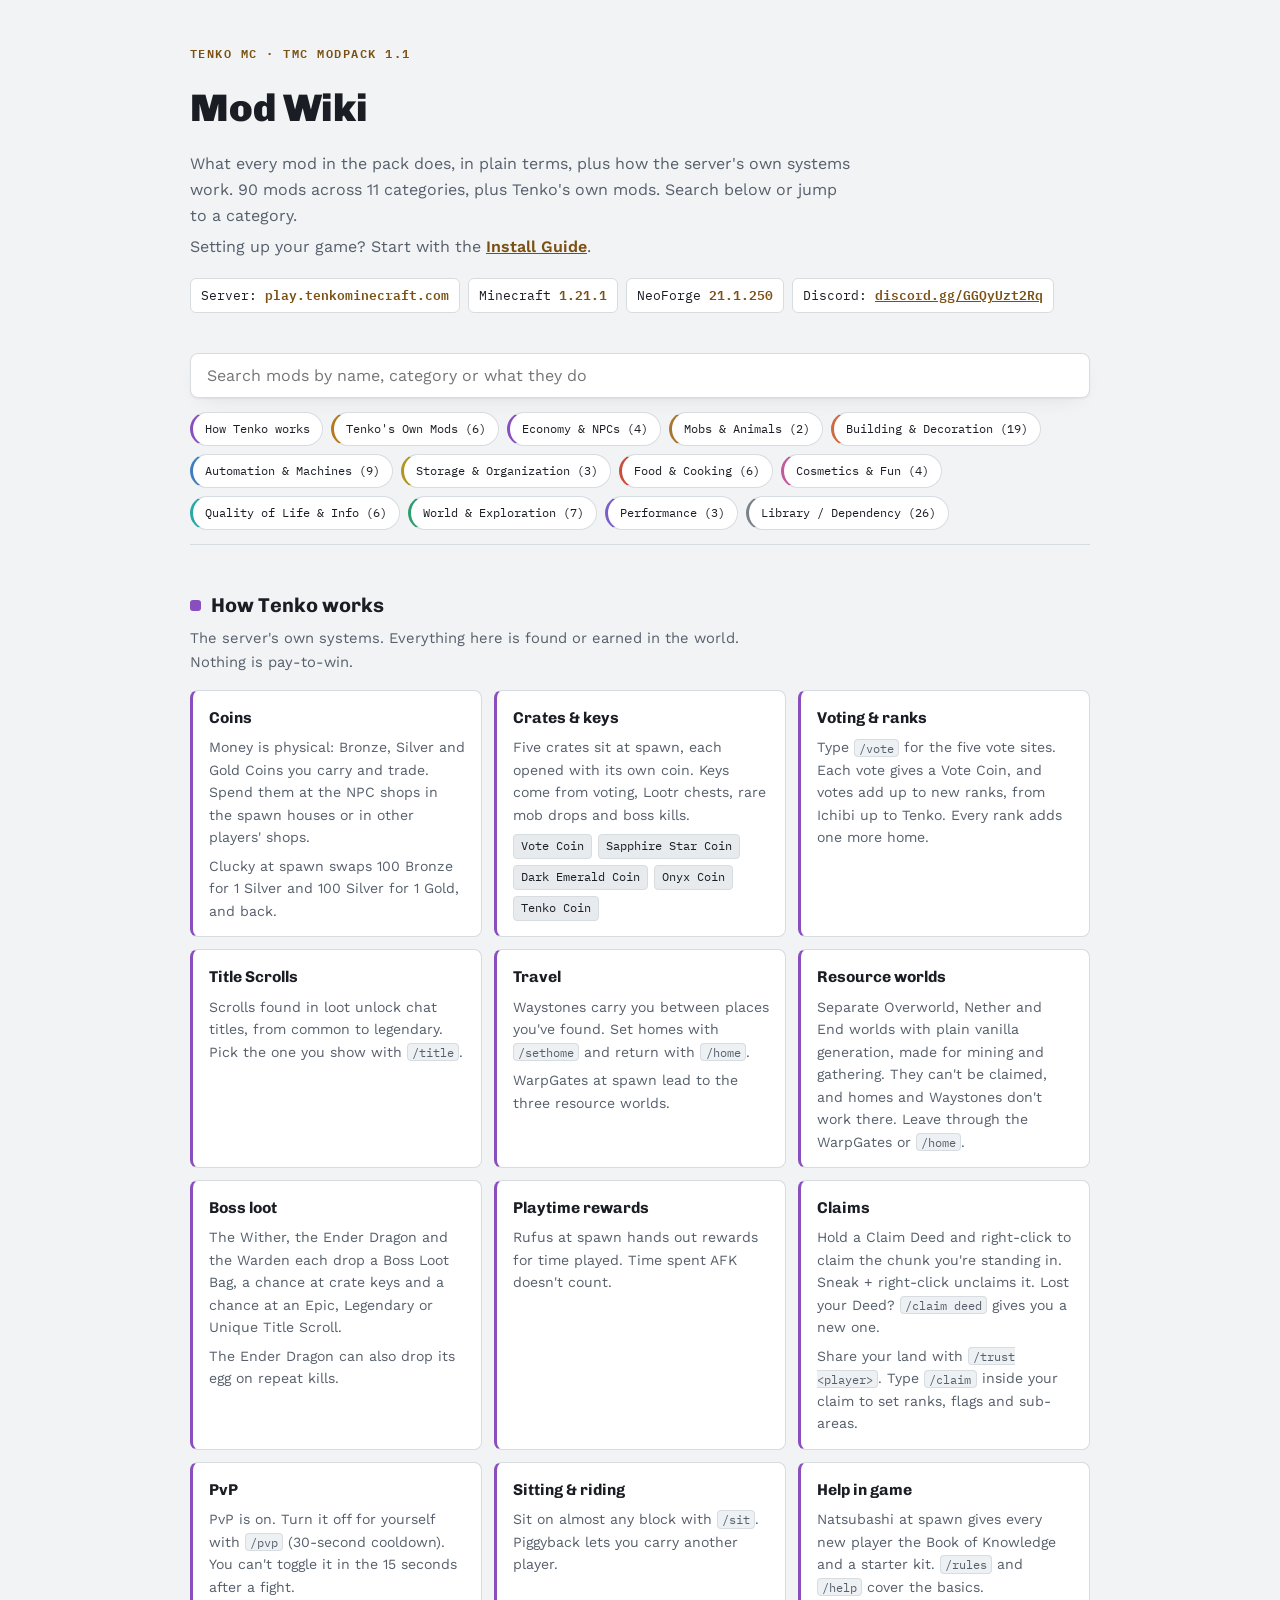
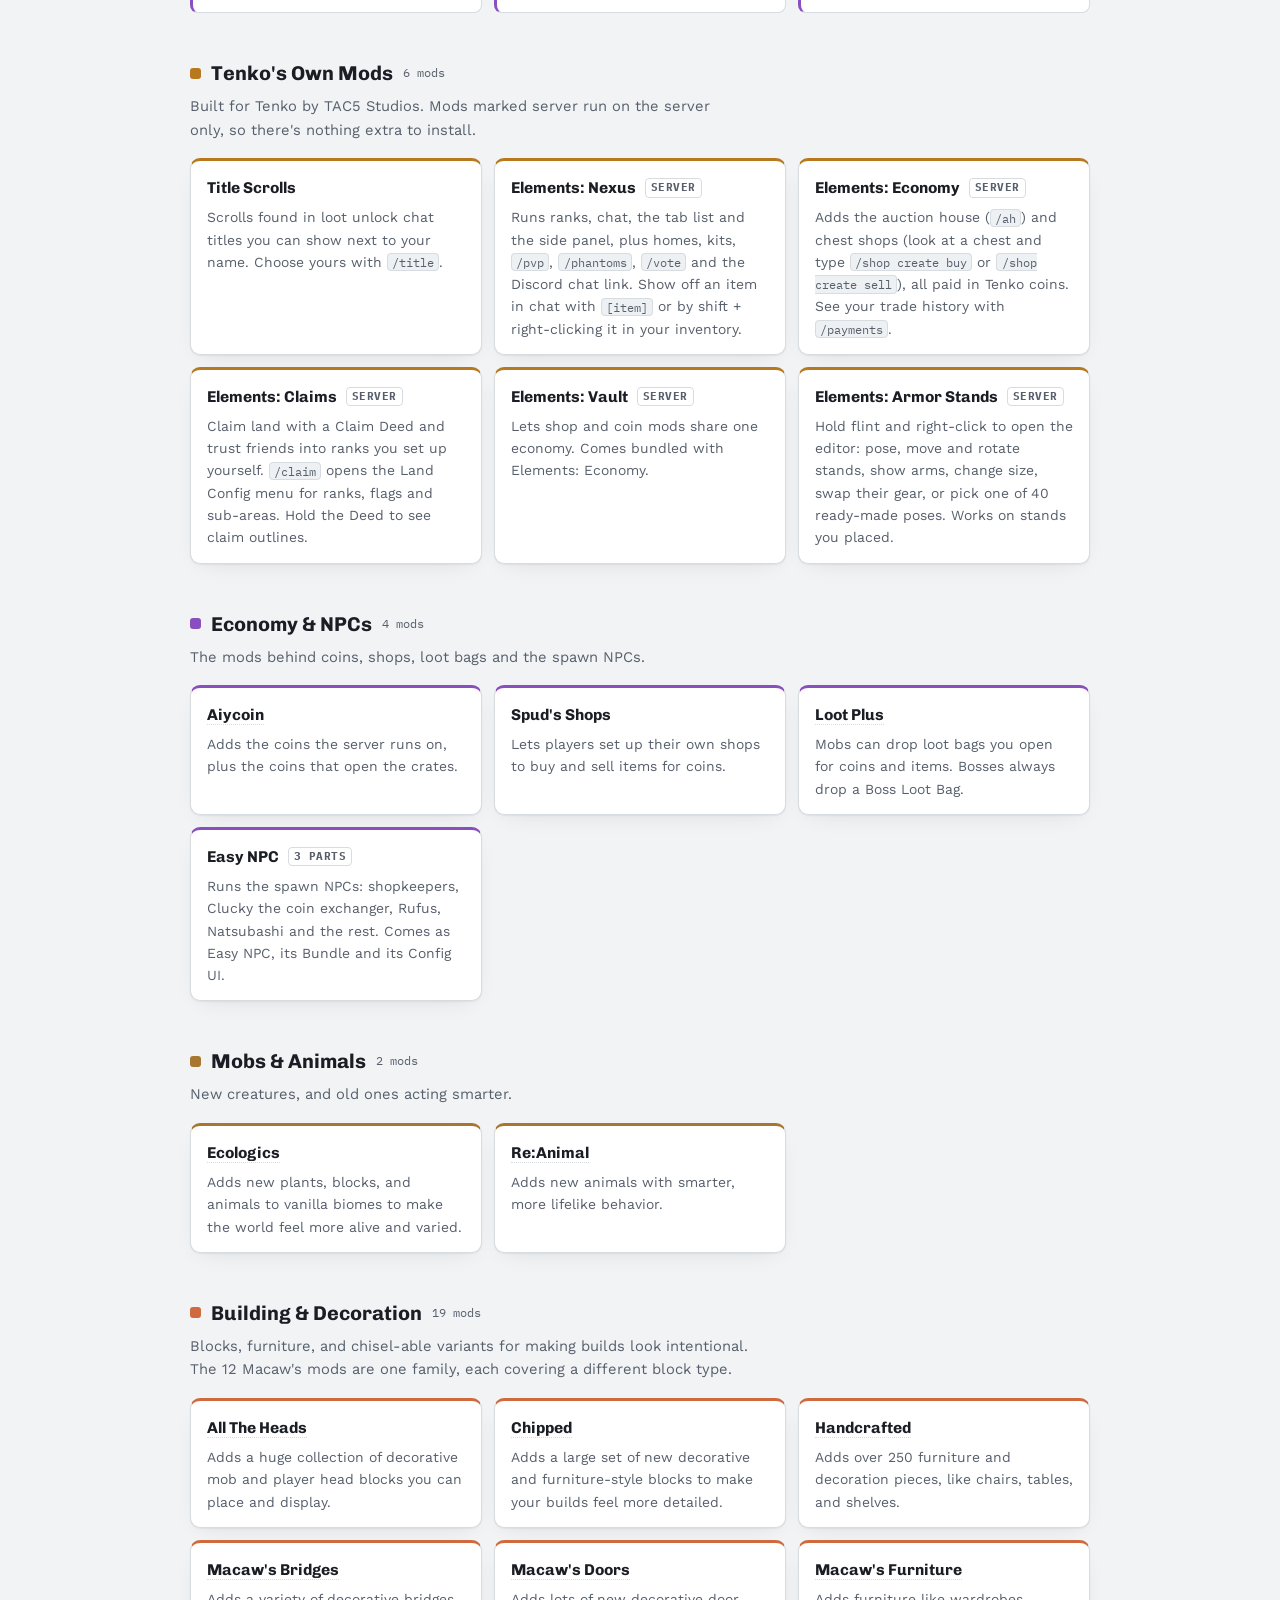
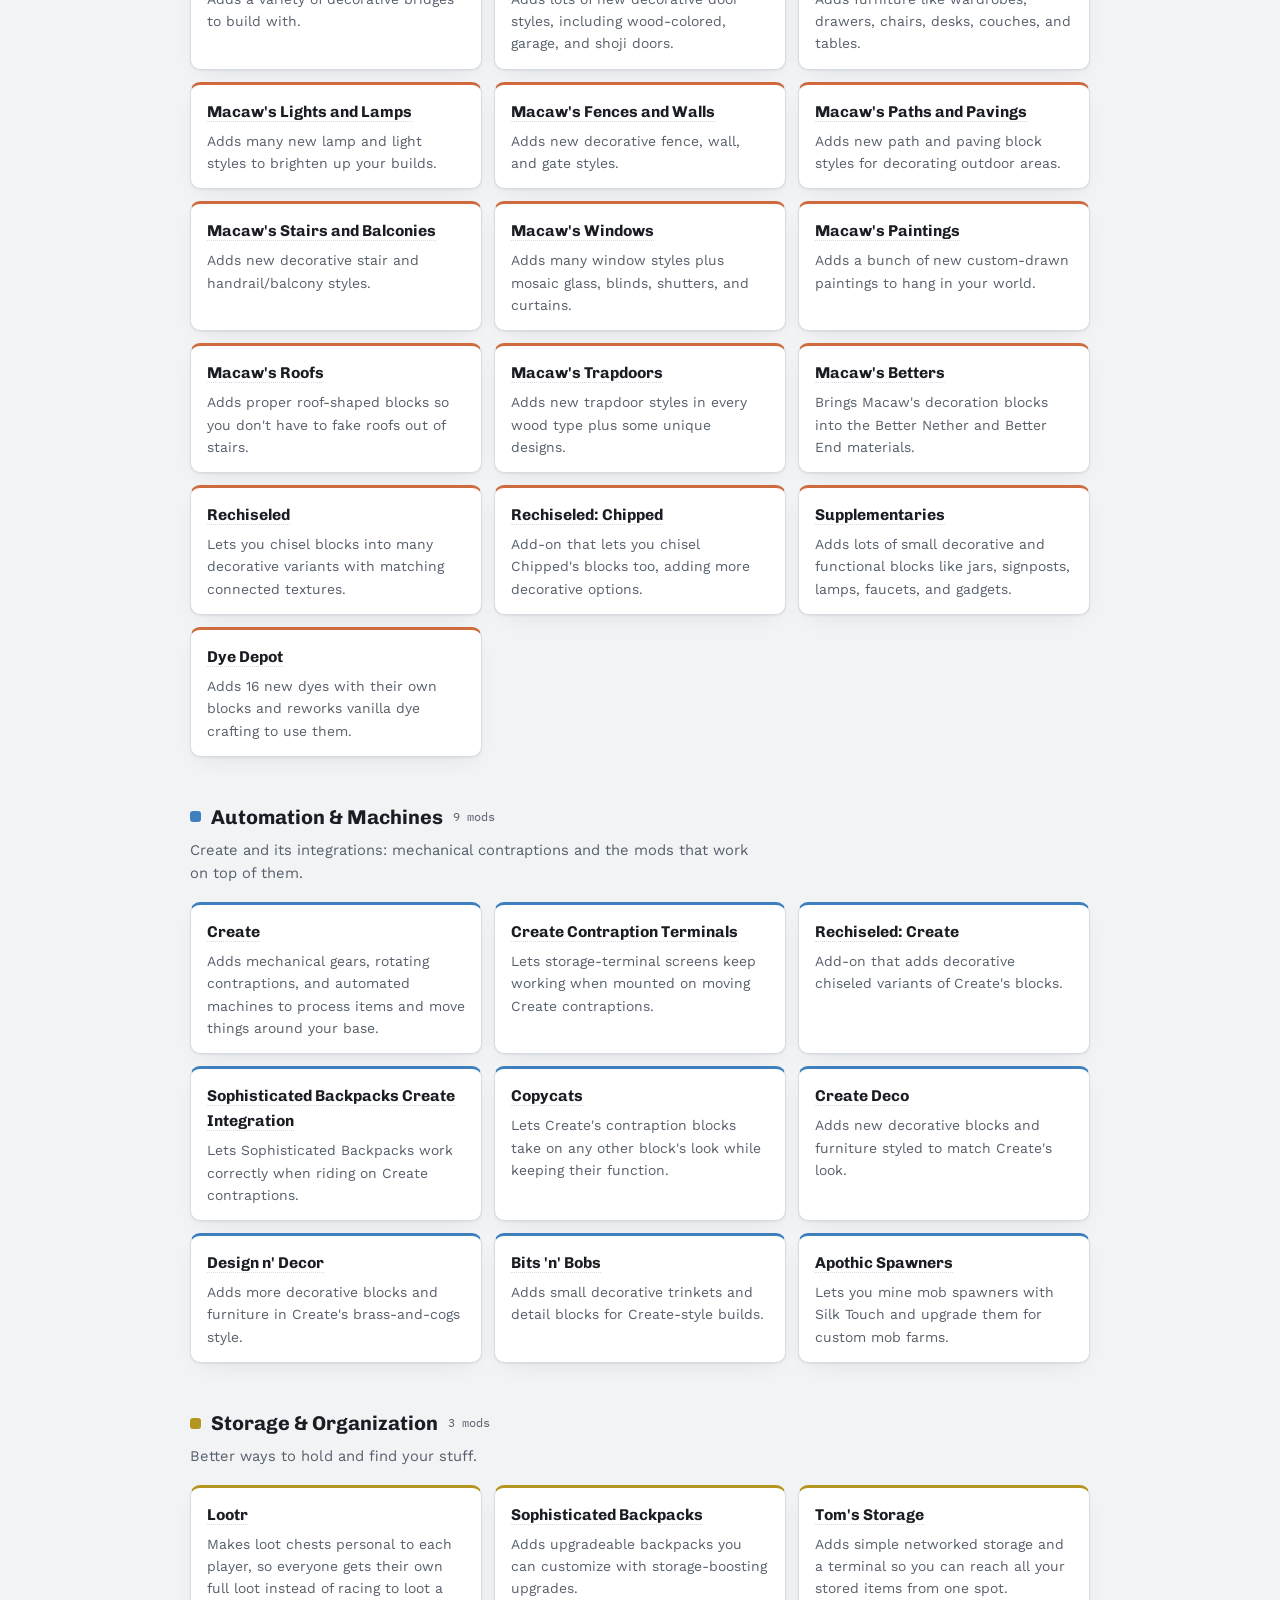
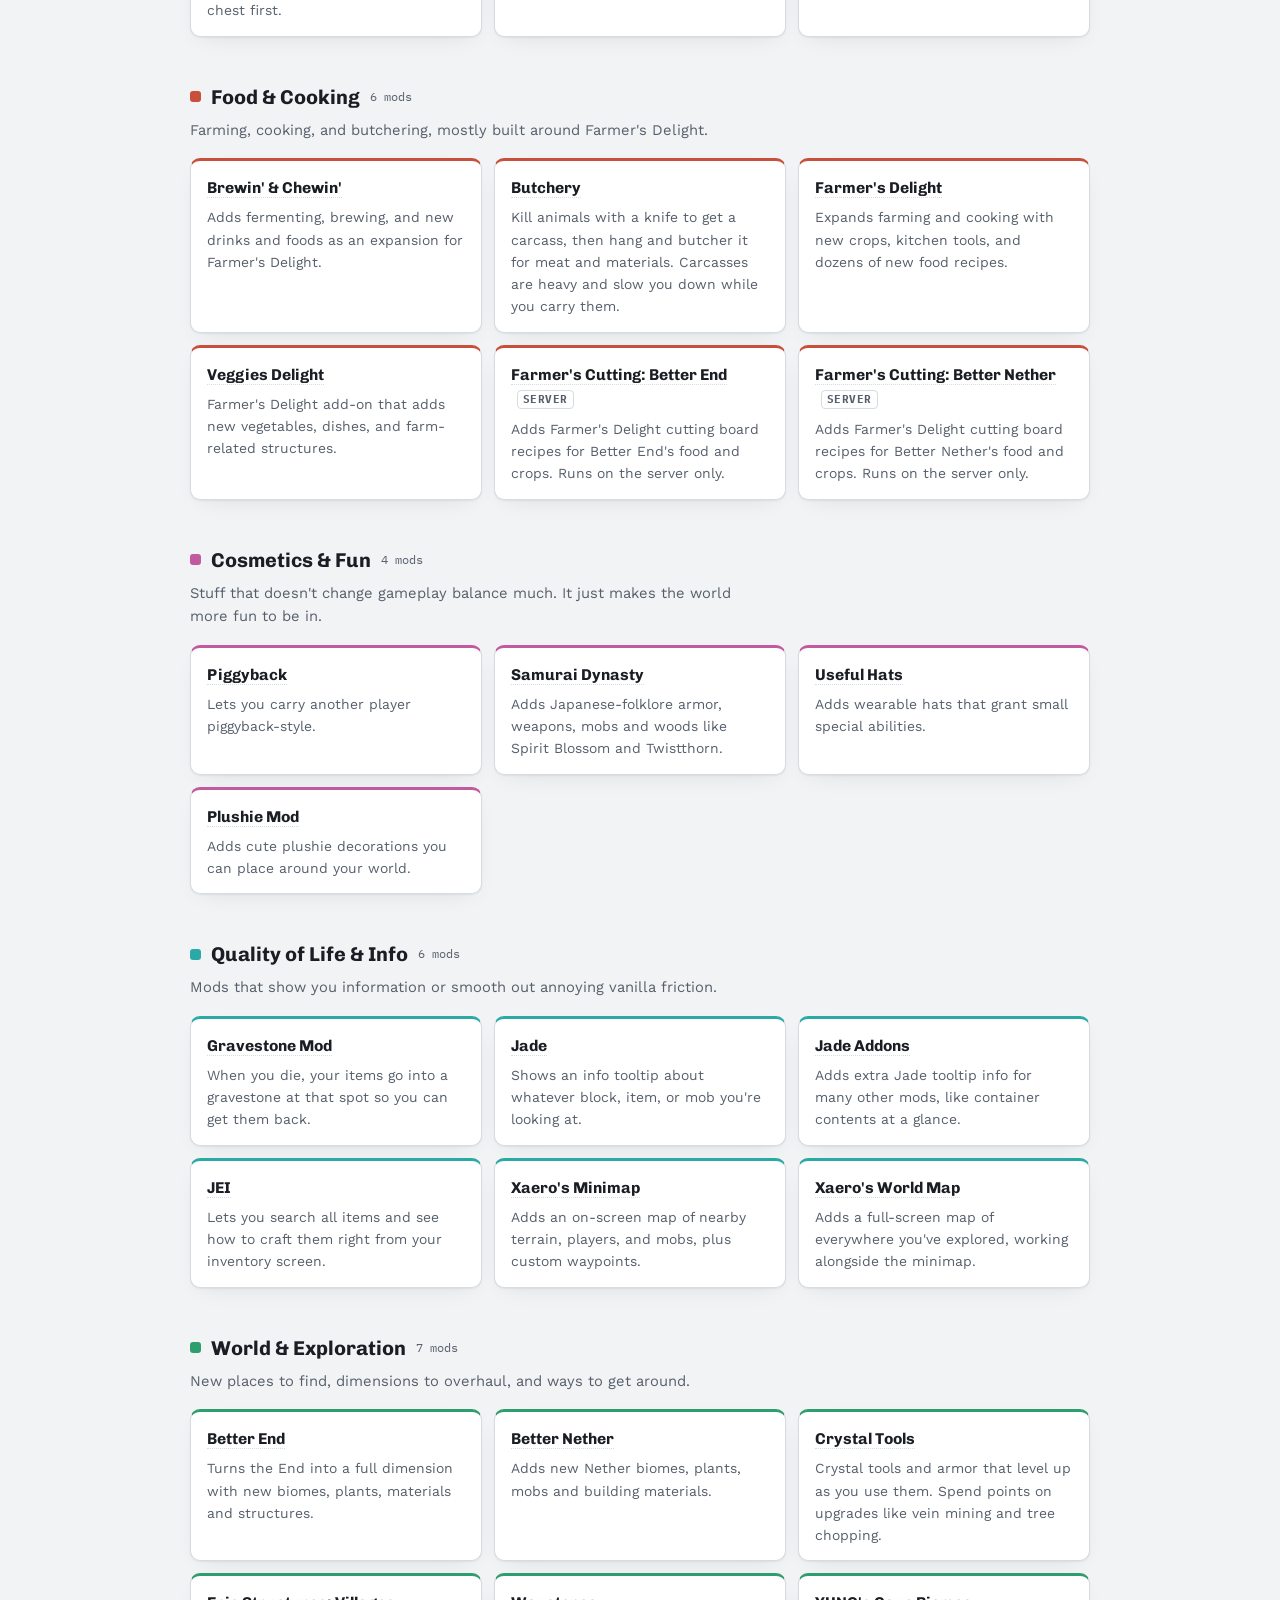
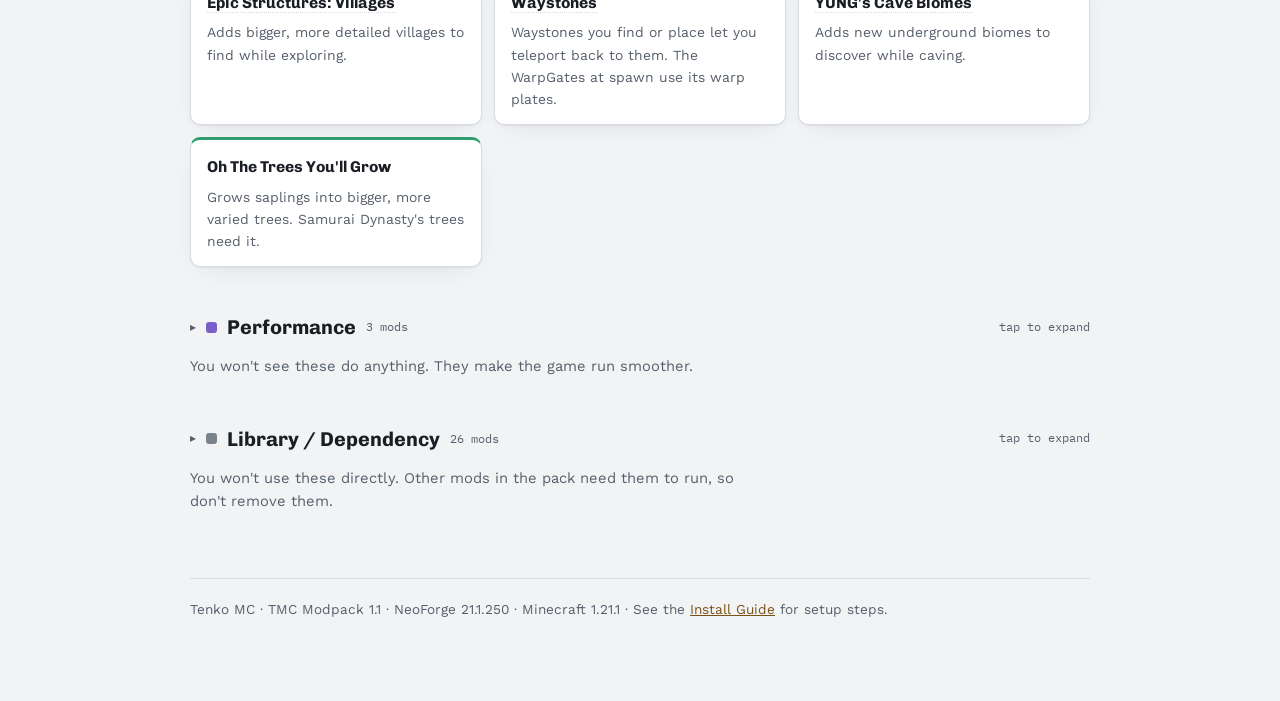
==== commit d5166bd6: "Replace Open Parties and Claims with Elements: Claims" ====
--- a/index.html
+++ b/index.html
@@ -117,7 +117,7 @@
 <div class="wrap">
   <div class="eyebrow">Tenko MC &middot; TMC Modpack 1.1</div>
   <h1>Mod Wiki</h1>
-  <p class="lede">What every mod in the pack does, in plain terms, plus how the server's own systems work. 91 mods across 11 categories, plus Tenko's own mods. Search below or jump to a category.</p>
+  <p class="lede">What every mod in the pack does, in plain terms, plus how the server's own systems work. 90 mods across 11 categories, plus Tenko's own mods. Search below or jump to a category.</p>
   <p class="lede" style="margin-top:6px;">Setting up your game? Start with the <a href="install.html" style="font-weight:600;">Install Guide</a>.</p>
   <div class="facts">
     <span class="fact">Server: <b>play.tenkominecraft.com</b></span>
@@ -130,7 +130,7 @@
     <input id="search" type="text" placeholder="Search mods by name, category or what they do" autocomplete="off" aria-label="Search mods">
     <div class="nav-pills">
       <a class="nav-pill" style="--cat: var(--c-server)" href="#server">How Tenko works</a>
-      <a class="nav-pill" style="--cat: var(--accent)" href="#tenko-mods">Tenko's Own Mods (5)</a>
+      <a class="nav-pill" style="--cat: var(--accent)" href="#tenko-mods">Tenko's Own Mods (6)</a>
       <a class="nav-pill" style="--cat: var(--c-server)" href="#economy">Economy &amp; NPCs (4)</a>
       <a class="nav-pill" style="--cat: var(--c-mobs)" href="#mobs">Mobs &amp; Animals (2)</a>
       <a class="nav-pill" style="--cat: var(--c-build)" href="#build">Building &amp; Decoration (19)</a>
@@ -138,7 +138,7 @@
       <a class="nav-pill" style="--cat: var(--c-storage)" href="#storage">Storage &amp; Organization (3)</a>
       <a class="nav-pill" style="--cat: var(--c-food)" href="#food">Food &amp; Cooking (6)</a>
       <a class="nav-pill" style="--cat: var(--c-fun)" href="#fun">Cosmetics &amp; Fun (4)</a>
-      <a class="nav-pill" style="--cat: var(--c-qol)" href="#qol">Quality of Life &amp; Info (7)</a>
+      <a class="nav-pill" style="--cat: var(--c-qol)" href="#qol">Quality of Life &amp; Info (6)</a>
       <a class="nav-pill" style="--cat: var(--c-world)" href="#world">World &amp; Exploration (7)</a>
       <a class="nav-pill" style="--cat: var(--c-perf)" href="#perf">Performance (3)</a>
       <a class="nav-pill" style="--cat: var(--c-lib)" href="#lib">Library / Dependency (26)</a>
@@ -188,8 +188,9 @@
         <p>Rufus at spawn hands out rewards for time played. Time spent AFK doesn't count.</p>
       </div>
       <div class="feature">
-        <h3>Claims &amp; parties</h3>
-        <p>Claim chunks to protect your builds. To share a claim, make a party and invite friends with <code>/openpac-parties</code> or the claims menu.</p>
+        <h3>Claims</h3>
+        <p>Hold a Claim Deed and right-click to claim the chunk you're standing in. Sneak + right-click unclaims it. Lost your Deed? <code>/claim deed</code> gives you a new one.</p>
+        <p>Share your land with <code>/trust &lt;player&gt;</code>. Type <code>/claim</code> inside your claim to set ranks, flags and sub-areas.</p>
       </div>
       <div class="feature">
         <h3>PvP</h3>
@@ -207,12 +208,13 @@
   </section>
 
   <section class="category" id="tenko-mods" style="--cat: var(--accent)">
-    <div class="category-head"><span class="cat-dot"></span><h2>Tenko's Own Mods</h2><span class="category-count">5 mods</span></div>
+    <div class="category-head"><span class="cat-dot"></span><h2>Tenko's Own Mods</h2><span class="category-count">6 mods</span></div>
     <p class="category-desc">Built for Tenko by TAC5 Studios. Mods marked server run on the server only, so there's nothing extra to install.</p>
     <div class="mod-grid">
       <div class="mod-card"><h3>Title Scrolls</h3><p>Scrolls found in loot unlock chat titles you can show next to your name. Choose yours with <code>/title</code>.</p></div>
       <div class="mod-card"><h3>Elements: Nexus <span class="tag">server</span></h3><p>Runs ranks, chat, the tab list and the side panel, plus homes, kits, <code>/pvp</code>, <code>/phantoms</code>, <code>/vote</code> and the Discord chat link. Show off an item in chat with <code>[item]</code> or by shift + right-clicking it in your inventory.</p></div>
       <div class="mod-card"><h3>Elements: Economy <span class="tag">server</span></h3><p>Adds the auction house (<code>/ah</code>) and chest shops (look at a chest and type <code>/shop create buy</code> or <code>/shop create sell</code>), all paid in Tenko coins. See your trade history with <code>/payments</code>.</p></div>
+      <div class="mod-card"><h3>Elements: Claims <span class="tag">server</span></h3><p>Claim land with a Claim Deed and trust friends into ranks you set up yourself. <code>/claim</code> opens the Land Config menu for ranks, flags and sub-areas. Hold the Deed to see claim outlines.</p></div>
       <div class="mod-card"><h3>Elements: Vault <span class="tag">server</span></h3><p>Lets shop and coin mods share one economy. Comes bundled with Elements: Economy.</p></div>
       <div class="mod-card"><h3>Elements: Armor Stands <span class="tag">server</span></h3><p>Hold flint and right-click to open the editor: pose, move and rotate stands, show arms, change size, swap their gear, or pick one of 40 ready-made poses. Works on stands you placed.</p></div>
     </div>
@@ -315,14 +317,13 @@
   </section>
 
   <section class="category" id="qol" style="--cat: var(--c-qol)">
-    <div class="category-head"><span class="cat-dot"></span><h2>Quality of Life &amp; Info</h2><span class="category-count">7 mods</span></div>
+    <div class="category-head"><span class="cat-dot"></span><h2>Quality of Life &amp; Info</h2><span class="category-count">6 mods</span></div>
     <p class="category-desc">Mods that show you information or smooth out annoying vanilla friction.</p>
     <div class="mod-grid">
       <div class="mod-card"><h3><a href="https://modrinth.com/mod/gravestone-mod" target="_blank" rel="noopener">Gravestone Mod</a></h3><p>When you die, your items go into a gravestone at that spot so you can get them back.</p></div>
       <div class="mod-card"><h3><a href="https://modrinth.com/mod/jade" target="_blank" rel="noopener">Jade</a></h3><p>Shows an info tooltip about whatever block, item, or mob you're looking at.</p></div>
       <div class="mod-card"><h3><a href="https://modrinth.com/mod/jade-addons-forge" target="_blank" rel="noopener">Jade Addons</a></h3><p>Adds extra Jade tooltip info for many other mods, like container contents at a glance.</p></div>
       <div class="mod-card"><h3><a href="https://modrinth.com/mod/jei" target="_blank" rel="noopener">JEI</a></h3><p>Lets you search all items and see how to craft them right from your inventory screen.</p></div>
-      <div class="mod-card"><h3><a href="https://modrinth.com/mod/open-parties-and-claims" target="_blank" rel="noopener">Open Parties and Claims</a></h3><p>Lets players claim chunks to protect their builds and form parties with friends.</p></div>
       <div class="mod-card"><h3><a href="https://modrinth.com/mod/xaeros-minimap" target="_blank" rel="noopener">Xaero's Minimap</a></h3><p>Adds an on-screen map of nearby terrain, players, and mobs, plus custom waypoints.</p></div>
       <div class="mod-card"><h3><a href="https://modrinth.com/mod/xaeros-world-map" target="_blank" rel="noopener">Xaero's World Map</a></h3><p>Adds a full-screen map of everywhere you've explored, working alongside the minimap.</p></div>
     </div>
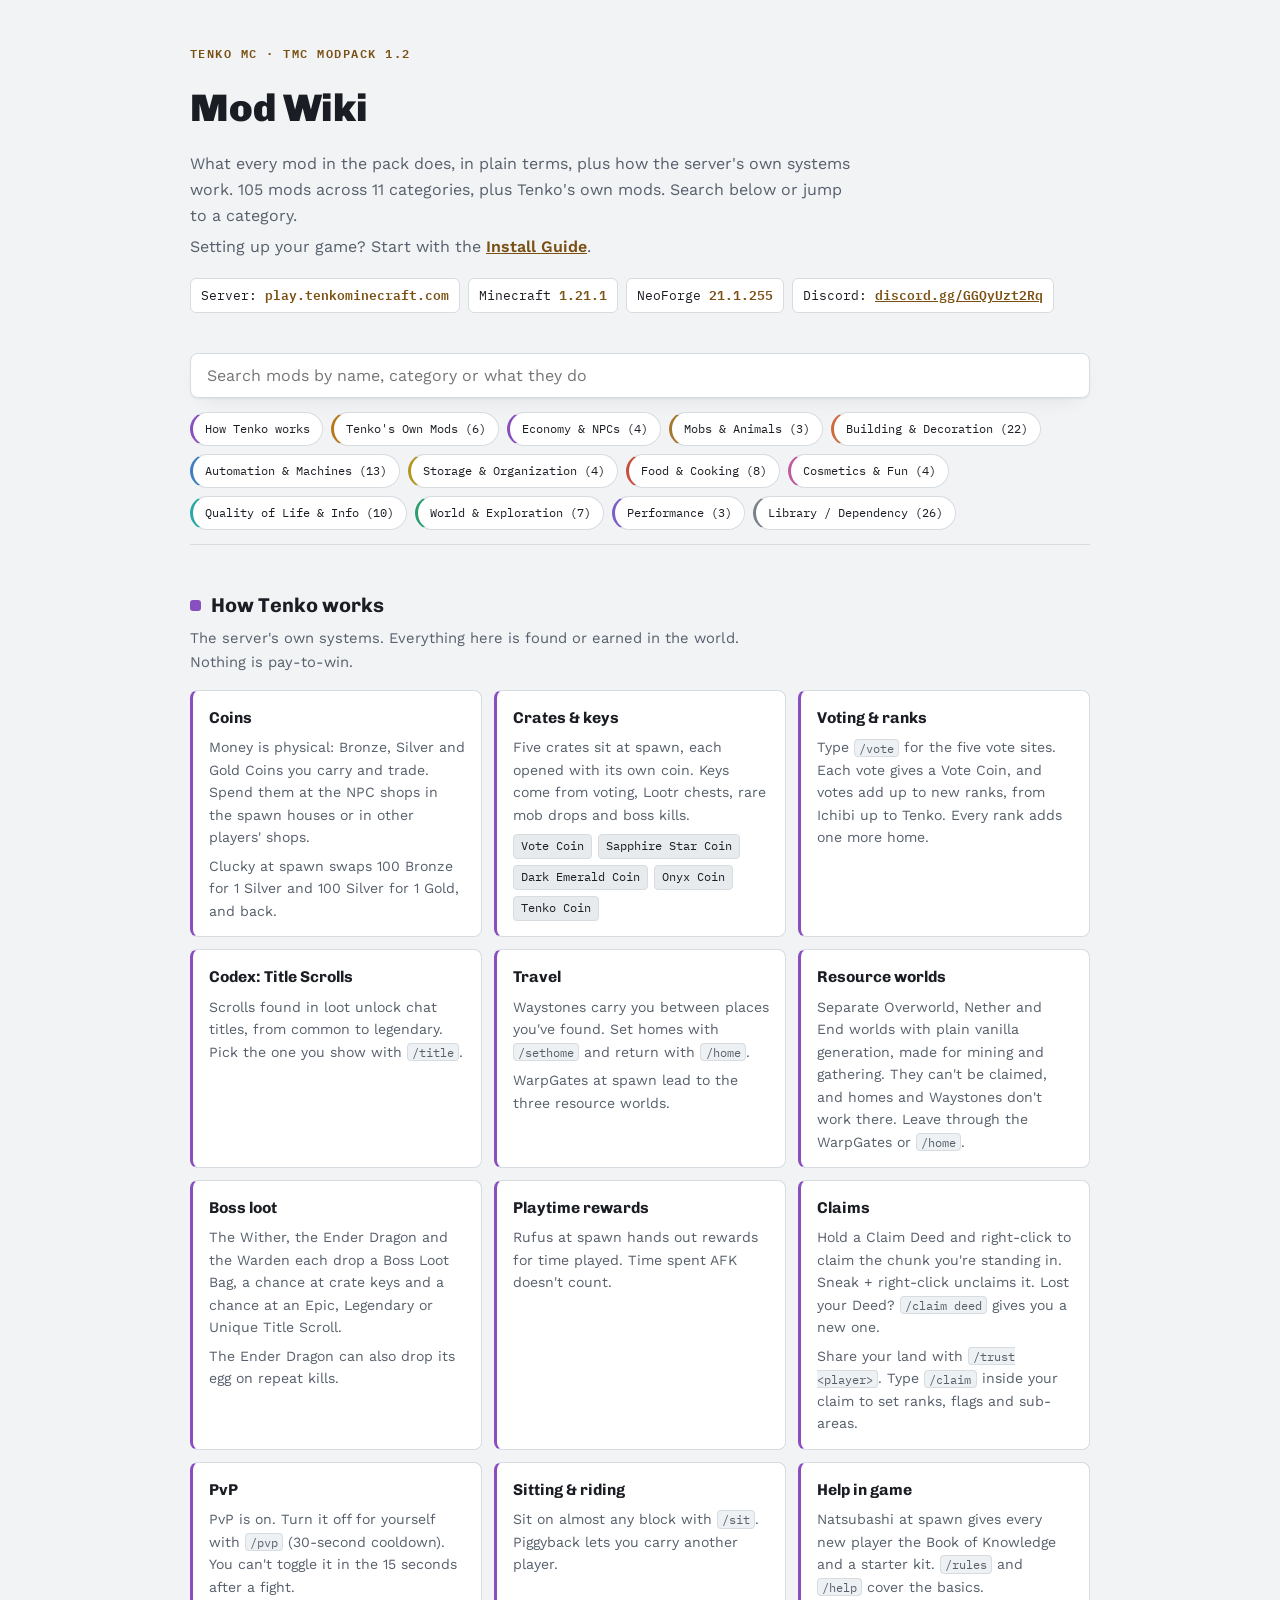
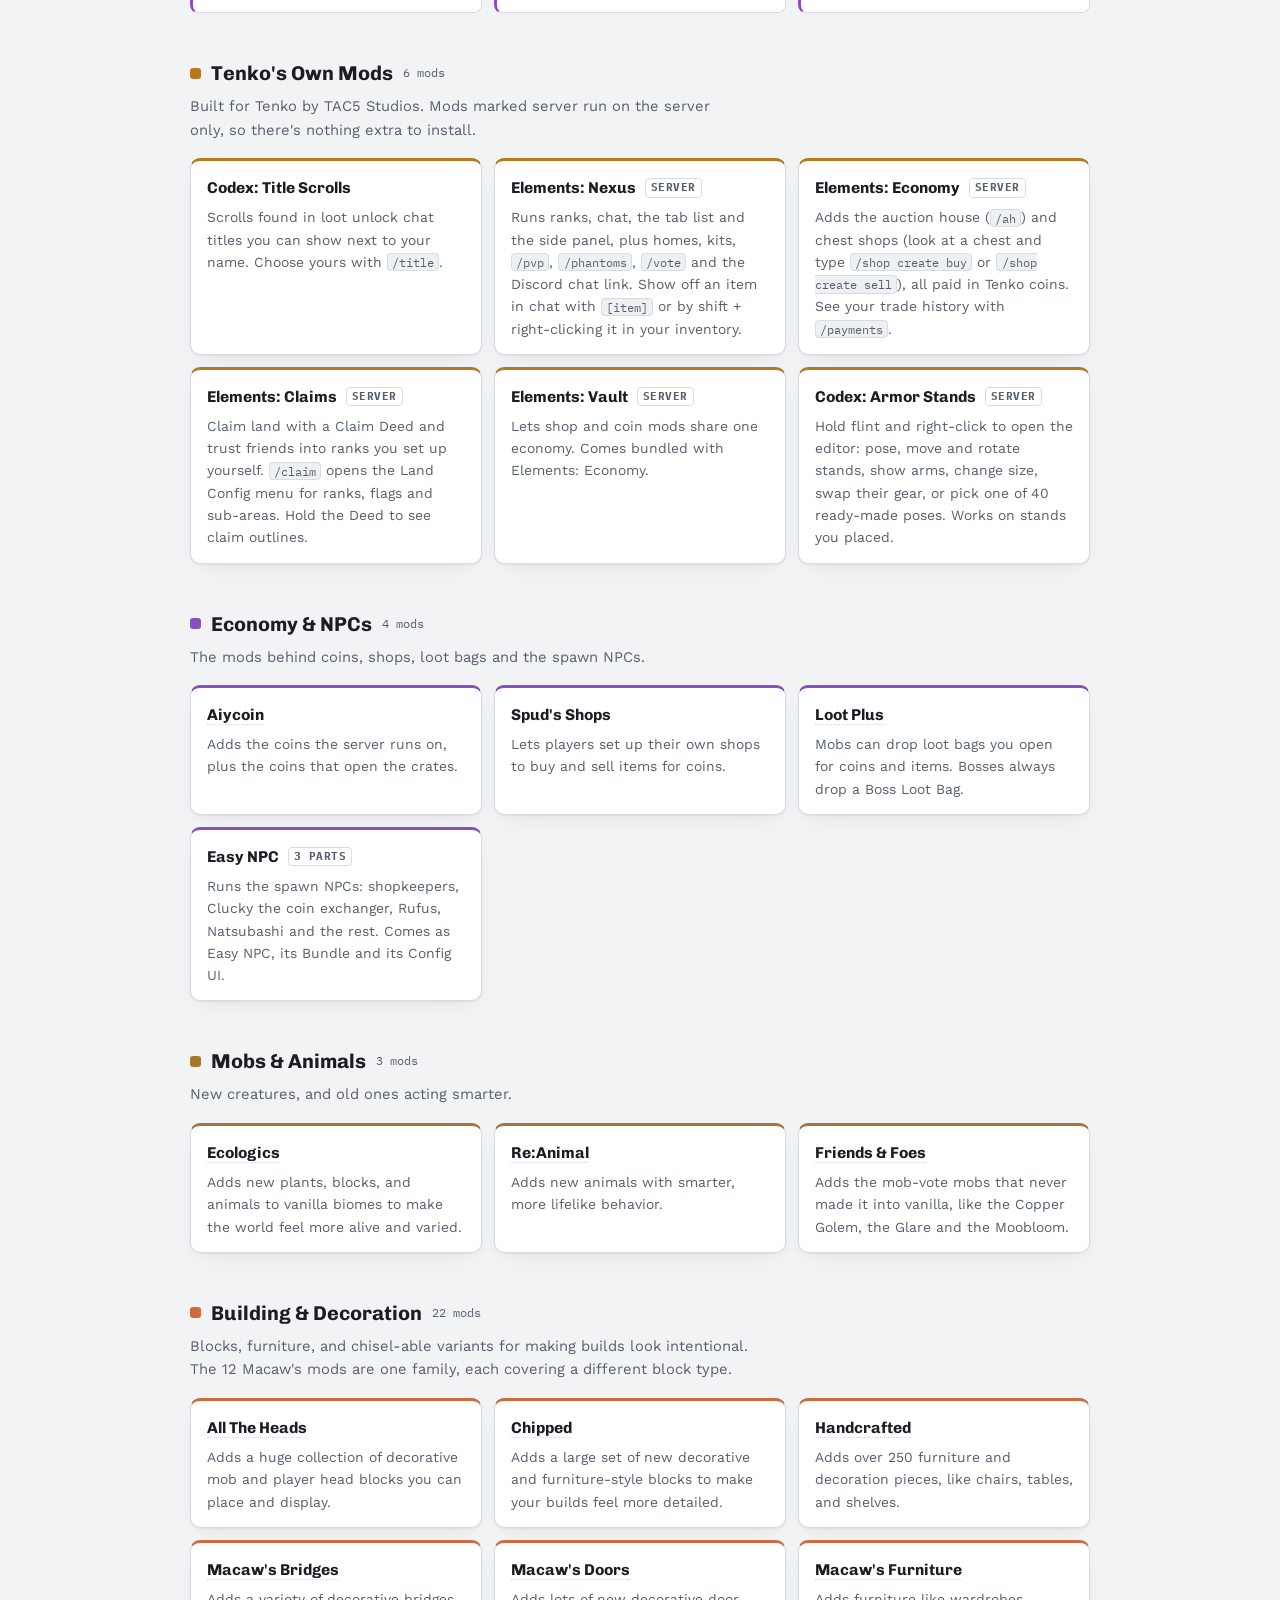
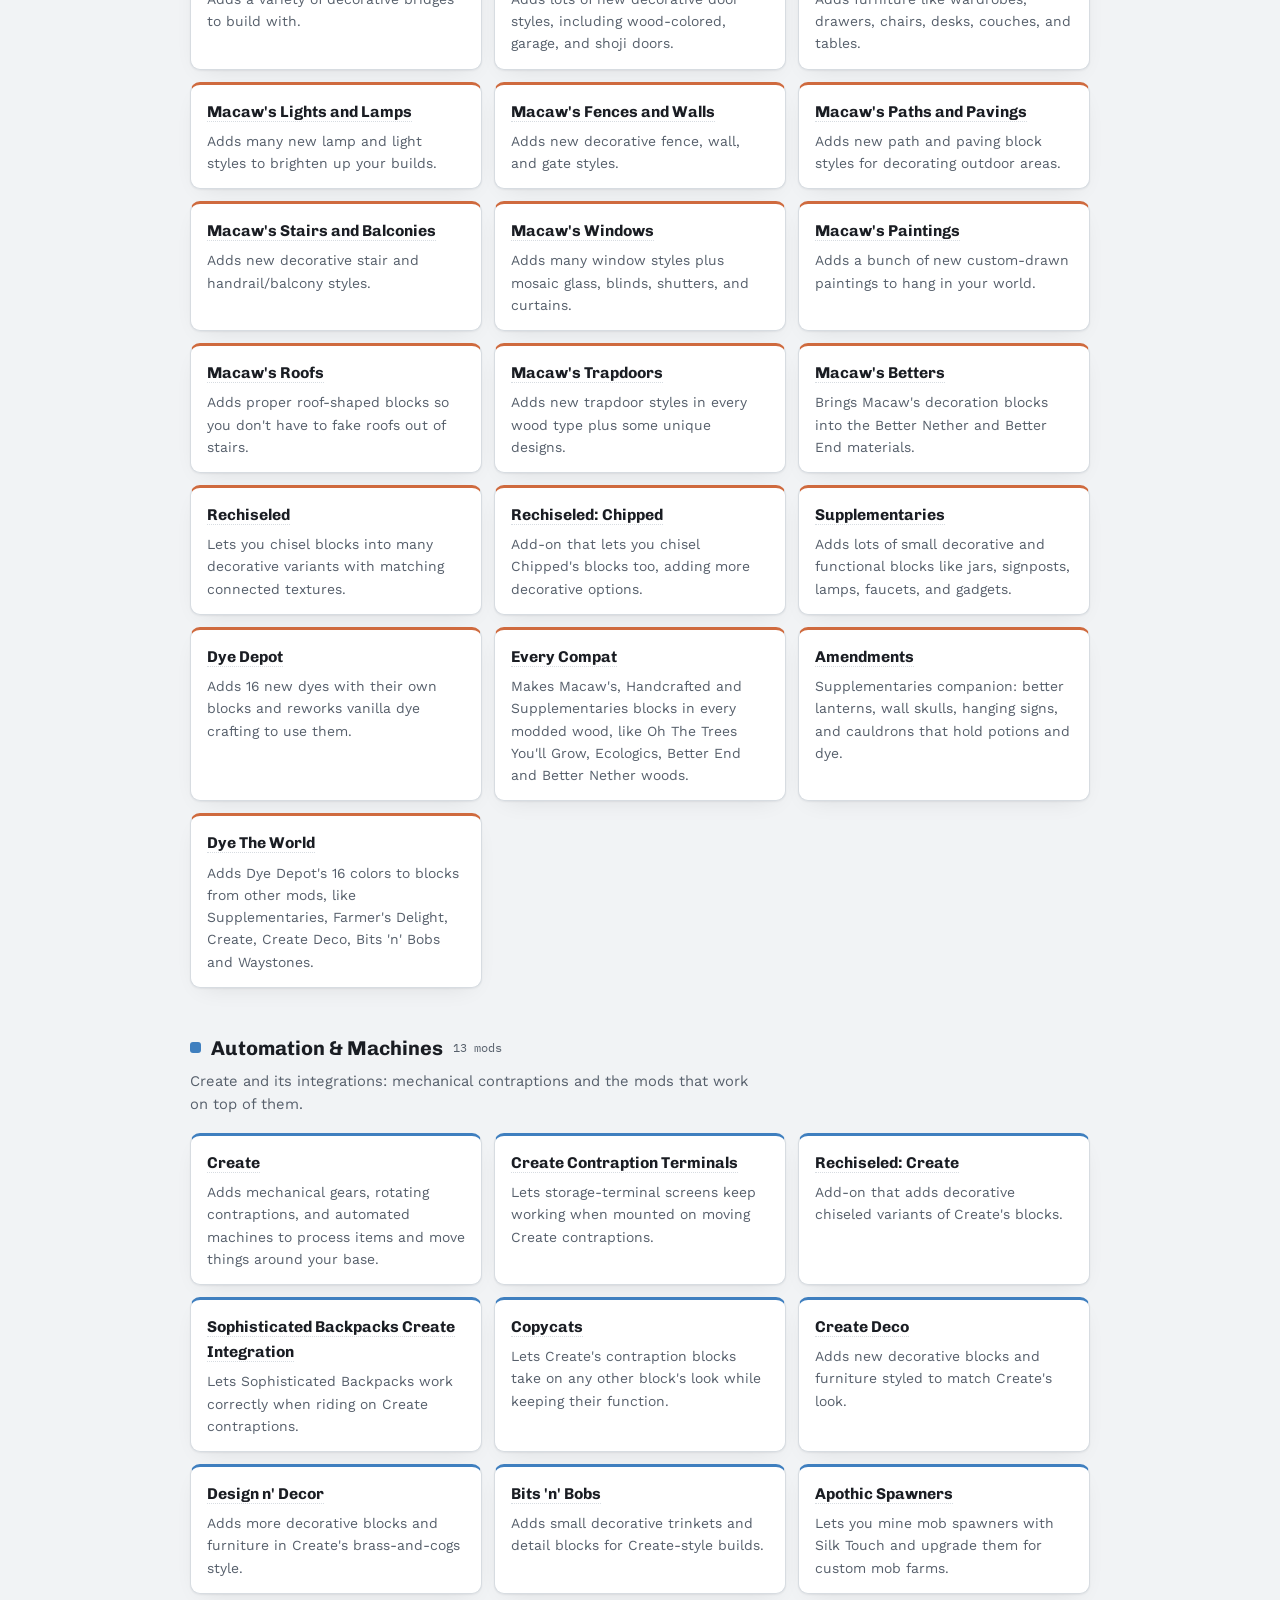
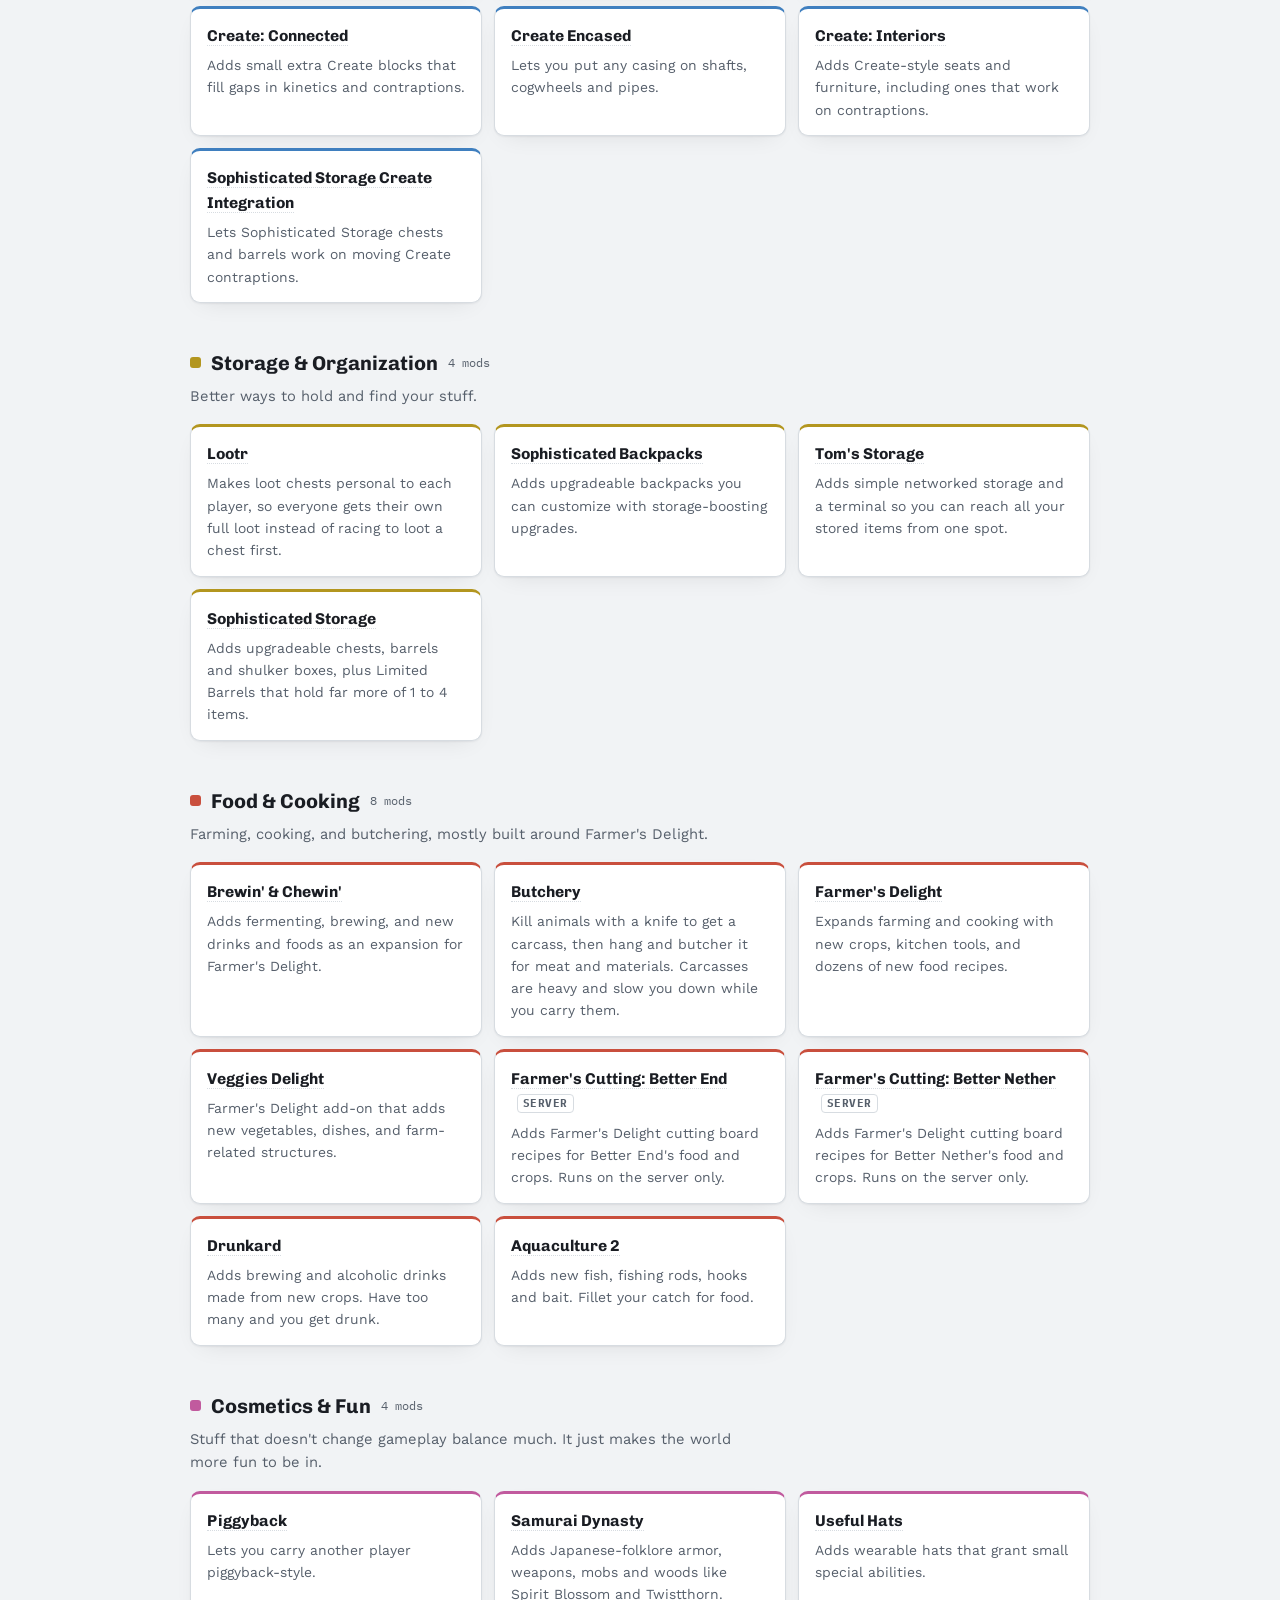
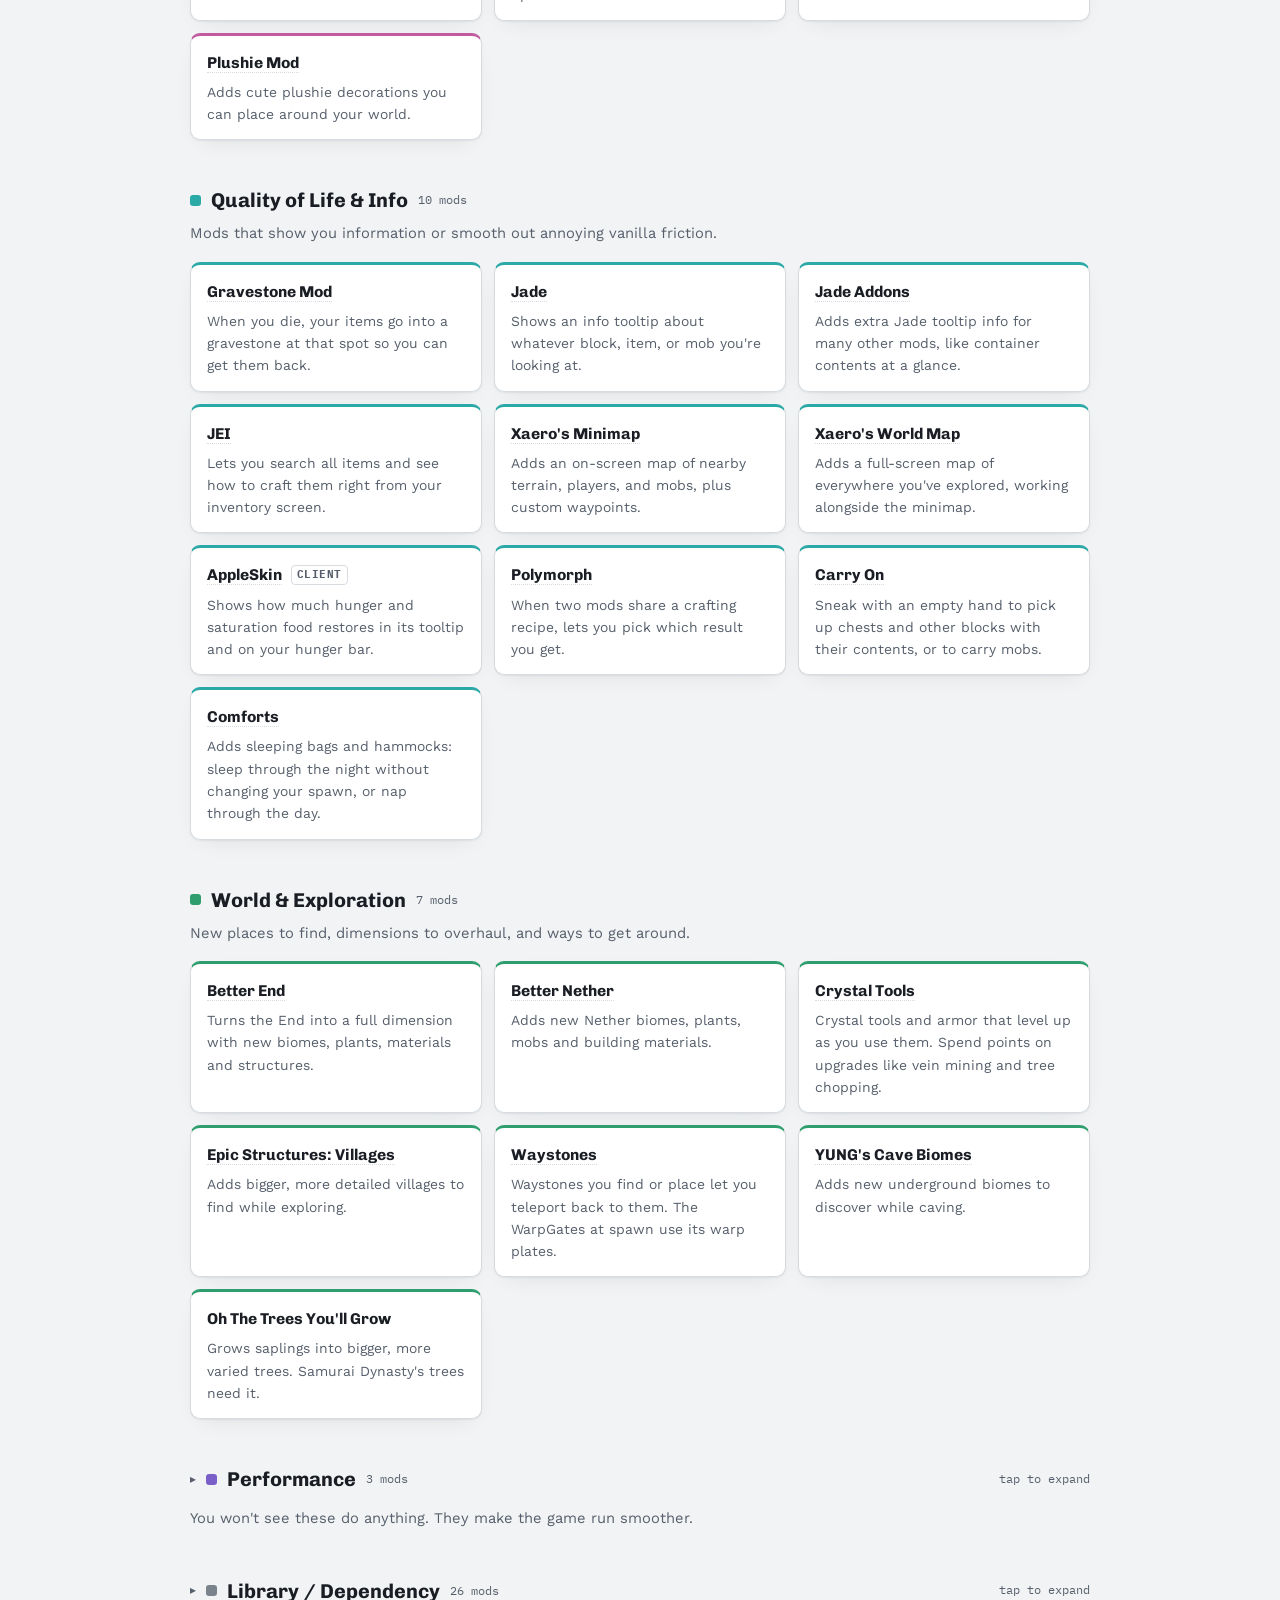
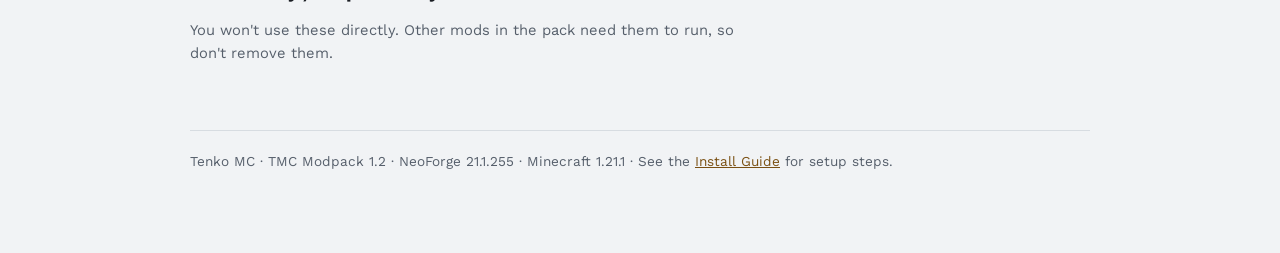
==== commit 832def9a: "Wiki Update" ====
--- a/index.html
+++ b/index.html
@@ -115,14 +115,14 @@
 </head>
 <body>
 <div class="wrap">
-  <div class="eyebrow">Tenko MC &middot; TMC Modpack 1.1</div>
+  <div class="eyebrow">Tenko MC &middot; TMC Modpack 1.2</div>
   <h1>Mod Wiki</h1>
-  <p class="lede">What every mod in the pack does, in plain terms, plus how the server's own systems work. 90 mods across 11 categories, plus Tenko's own mods. Search below or jump to a category.</p>
+  <p class="lede">What every mod in the pack does, in plain terms, plus how the server's own systems work. 105 mods across 11 categories, plus Tenko's own mods. Search below or jump to a category.</p>
   <p class="lede" style="margin-top:6px;">Setting up your game? Start with the <a href="install.html" style="font-weight:600;">Install Guide</a>.</p>
   <div class="facts">
     <span class="fact">Server: <b>play.tenkominecraft.com</b></span>
     <span class="fact">Minecraft <b>1.21.1</b></span>
-    <span class="fact">NeoForge <b>21.1.250</b></span>
+    <span class="fact">NeoForge <b>21.1.255</b></span>
     <span class="fact">Discord: <a href="https://discord.gg/GGQyUzt2Rq" target="_blank" rel="noopener"><b>discord.gg/GGQyUzt2Rq</b></a></span>
   </div>
 
@@ -132,13 +132,13 @@
       <a class="nav-pill" style="--cat: var(--c-server)" href="#server">How Tenko works</a>
       <a class="nav-pill" style="--cat: var(--accent)" href="#tenko-mods">Tenko's Own Mods (6)</a>
       <a class="nav-pill" style="--cat: var(--c-server)" href="#economy">Economy &amp; NPCs (4)</a>
-      <a class="nav-pill" style="--cat: var(--c-mobs)" href="#mobs">Mobs &amp; Animals (2)</a>
-      <a class="nav-pill" style="--cat: var(--c-build)" href="#build">Building &amp; Decoration (19)</a>
-      <a class="nav-pill" style="--cat: var(--c-auto)" href="#auto">Automation &amp; Machines (9)</a>
-      <a class="nav-pill" style="--cat: var(--c-storage)" href="#storage">Storage &amp; Organization (3)</a>
-      <a class="nav-pill" style="--cat: var(--c-food)" href="#food">Food &amp; Cooking (6)</a>
+      <a class="nav-pill" style="--cat: var(--c-mobs)" href="#mobs">Mobs &amp; Animals (3)</a>
+      <a class="nav-pill" style="--cat: var(--c-build)" href="#build">Building &amp; Decoration (22)</a>
+      <a class="nav-pill" style="--cat: var(--c-auto)" href="#auto">Automation &amp; Machines (13)</a>
+      <a class="nav-pill" style="--cat: var(--c-storage)" href="#storage">Storage &amp; Organization (4)</a>
+      <a class="nav-pill" style="--cat: var(--c-food)" href="#food">Food &amp; Cooking (8)</a>
       <a class="nav-pill" style="--cat: var(--c-fun)" href="#fun">Cosmetics &amp; Fun (4)</a>
-      <a class="nav-pill" style="--cat: var(--c-qol)" href="#qol">Quality of Life &amp; Info (6)</a>
+      <a class="nav-pill" style="--cat: var(--c-qol)" href="#qol">Quality of Life &amp; Info (10)</a>
       <a class="nav-pill" style="--cat: var(--c-world)" href="#world">World &amp; Exploration (7)</a>
       <a class="nav-pill" style="--cat: var(--c-perf)" href="#perf">Performance (3)</a>
       <a class="nav-pill" style="--cat: var(--c-lib)" href="#lib">Library / Dependency (26)</a>
@@ -166,7 +166,7 @@
         <p>Type <code>/vote</code> for the five vote sites. Each vote gives a Vote Coin, and votes add up to new ranks, from Ichibi up to Tenko. Every rank adds one more home.</p>
       </div>
       <div class="feature">
-        <h3>Title Scrolls</h3>
+        <h3>Codex: Title Scrolls</h3>
         <p>Scrolls found in loot unlock chat titles, from common to legendary. Pick the one you show with <code>/title</code>.</p>
       </div>
       <div class="feature">
@@ -211,12 +211,12 @@
     <div class="category-head"><span class="cat-dot"></span><h2>Tenko's Own Mods</h2><span class="category-count">6 mods</span></div>
     <p class="category-desc">Built for Tenko by TAC5 Studios. Mods marked server run on the server only, so there's nothing extra to install.</p>
     <div class="mod-grid">
-      <div class="mod-card"><h3>Title Scrolls</h3><p>Scrolls found in loot unlock chat titles you can show next to your name. Choose yours with <code>/title</code>.</p></div>
+      <div class="mod-card"><h3>Codex: Title Scrolls</h3><p>Scrolls found in loot unlock chat titles you can show next to your name. Choose yours with <code>/title</code>.</p></div>
       <div class="mod-card"><h3>Elements: Nexus <span class="tag">server</span></h3><p>Runs ranks, chat, the tab list and the side panel, plus homes, kits, <code>/pvp</code>, <code>/phantoms</code>, <code>/vote</code> and the Discord chat link. Show off an item in chat with <code>[item]</code> or by shift + right-clicking it in your inventory.</p></div>
       <div class="mod-card"><h3>Elements: Economy <span class="tag">server</span></h3><p>Adds the auction house (<code>/ah</code>) and chest shops (look at a chest and type <code>/shop create buy</code> or <code>/shop create sell</code>), all paid in Tenko coins. See your trade history with <code>/payments</code>.</p></div>
       <div class="mod-card"><h3>Elements: Claims <span class="tag">server</span></h3><p>Claim land with a Claim Deed and trust friends into ranks you set up yourself. <code>/claim</code> opens the Land Config menu for ranks, flags and sub-areas. Hold the Deed to see claim outlines.</p></div>
       <div class="mod-card"><h3>Elements: Vault <span class="tag">server</span></h3><p>Lets shop and coin mods share one economy. Comes bundled with Elements: Economy.</p></div>
-      <div class="mod-card"><h3>Elements: Armor Stands <span class="tag">server</span></h3><p>Hold flint and right-click to open the editor: pose, move and rotate stands, show arms, change size, swap their gear, or pick one of 40 ready-made poses. Works on stands you placed.</p></div>
+      <div class="mod-card"><h3>Codex: Armor Stands <span class="tag">server</span></h3><p>Hold flint and right-click to open the editor: pose, move and rotate stands, show arms, change size, swap their gear, or pick one of 40 ready-made poses. Works on stands you placed.</p></div>
     </div>
   </section>
 
@@ -232,16 +232,17 @@
   </section>
 
   <section class="category" id="mobs" style="--cat: var(--c-mobs)">
-    <div class="category-head"><span class="cat-dot"></span><h2>Mobs &amp; Animals</h2><span class="category-count">2 mods</span></div>
+    <div class="category-head"><span class="cat-dot"></span><h2>Mobs &amp; Animals</h2><span class="category-count">3 mods</span></div>
     <p class="category-desc">New creatures, and old ones acting smarter.</p>
     <div class="mod-grid">
       <div class="mod-card"><h3><a href="https://modrinth.com/mod/ecologics" target="_blank" rel="noopener">Ecologics</a></h3><p>Adds new plants, blocks, and animals to vanilla biomes to make the world feel more alive and varied.</p></div>
       <div class="mod-card"><h3><a href="https://modrinth.com/mod/re-animal" target="_blank" rel="noopener">Re:Animal</a></h3><p>Adds new animals with smarter, more lifelike behavior.</p></div>
+      <div class="mod-card"><h3><a href="https://www.curseforge.com/minecraft/mc-mods/friends-and-foes-forge" target="_blank" rel="noopener">Friends &amp; Foes</a></h3><p>Adds the mob-vote mobs that never made it into vanilla, like the Copper Golem, the Glare and the Moobloom.</p></div>
     </div>
   </section>
 
   <section class="category" id="build" style="--cat: var(--c-build)">
-    <div class="category-head"><span class="cat-dot"></span><h2>Building &amp; Decoration</h2><span class="category-count">19 mods</span></div>
+    <div class="category-head"><span class="cat-dot"></span><h2>Building &amp; Decoration</h2><span class="category-count">22 mods</span></div>
     <p class="category-desc">Blocks, furniture, and chisel-able variants for making builds look intentional. The 12 Macaw's mods are one family, each covering a different block type.</p>
     <div class="mod-grid">
       <div class="mod-card"><h3><a href="https://modrinth.com/mod/all-the-heads" target="_blank" rel="noopener">All The Heads</a></h3><p>Adds a huge collection of decorative mob and player head blocks you can place and display.</p></div>
@@ -263,11 +264,14 @@
       <div class="mod-card"><h3><a href="https://modrinth.com/mod/rechiseled-chipped" target="_blank" rel="noopener">Rechiseled: Chipped</a></h3><p>Add-on that lets you chisel Chipped's blocks too, adding more decorative options.</p></div>
       <div class="mod-card"><h3><a href="https://modrinth.com/mod/supplementaries" target="_blank" rel="noopener">Supplementaries</a></h3><p>Adds lots of small decorative and functional blocks like jars, signposts, lamps, faucets, and gadgets.</p></div>
       <div class="mod-card"><h3><a href="https://modrinth.com/mod/dye-depot" target="_blank" rel="noopener">Dye Depot</a></h3><p>Adds 16 new dyes with their own blocks and reworks vanilla dye crafting to use them.</p></div>
+      <div class="mod-card"><h3><a href="https://www.curseforge.com/minecraft/mc-mods/every-compat" target="_blank" rel="noopener">Every Compat</a></h3><p>Makes Macaw's, Handcrafted and Supplementaries blocks in every modded wood, like Oh The Trees You'll Grow, Ecologics, Better End and Better Nether woods.</p></div>
+      <div class="mod-card"><h3><a href="https://www.curseforge.com/minecraft/mc-mods/amendments" target="_blank" rel="noopener">Amendments</a></h3><p>Supplementaries companion: better lanterns, wall skulls, hanging signs, and cauldrons that hold potions and dye.</p></div>
+      <div class="mod-card"><h3><a href="https://www.curseforge.com/minecraft/mc-mods/dye-the-world" target="_blank" rel="noopener">Dye The World</a></h3><p>Adds Dye Depot's 16 colors to blocks from other mods, like Supplementaries, Farmer's Delight, Create, Create Deco, Bits 'n' Bobs and Waystones.</p></div>
     </div>
   </section>
 
   <section class="category" id="auto" style="--cat: var(--c-auto)">
-    <div class="category-head"><span class="cat-dot"></span><h2>Automation &amp; Machines</h2><span class="category-count">9 mods</span></div>
+    <div class="category-head"><span class="cat-dot"></span><h2>Automation &amp; Machines</h2><span class="category-count">13 mods</span></div>
     <p class="category-desc">Create and its integrations: mechanical contraptions and the mods that work on top of them.</p>
     <div class="mod-grid">
       <div class="mod-card"><h3><a href="https://modrinth.com/mod/create" target="_blank" rel="noopener">Create</a></h3><p>Adds mechanical gears, rotating contraptions, and automated machines to process items and move things around your base.</p></div>
@@ -279,21 +283,26 @@
       <div class="mod-card"><h3><a href="https://www.curseforge.com/minecraft/mc-mods/create-design-n-decor" target="_blank" rel="noopener">Design n' Decor</a></h3><p>Adds more decorative blocks and furniture in Create's brass-and-cogs style.</p></div>
       <div class="mod-card"><h3><a href="https://www.curseforge.com/minecraft/mc-mods/create-bits-n-bobs" target="_blank" rel="noopener">Bits 'n' Bobs</a></h3><p>Adds small decorative trinkets and detail blocks for Create-style builds.</p></div>
       <div class="mod-card"><h3><a href="https://modrinth.com/mod/apothic-spawners" target="_blank" rel="noopener">Apothic Spawners</a></h3><p>Lets you mine mob spawners with Silk Touch and upgrade them for custom mob farms.</p></div>
+      <div class="mod-card"><h3><a href="https://www.curseforge.com/minecraft/mc-mods/create-connected" target="_blank" rel="noopener">Create: Connected</a></h3><p>Adds small extra Create blocks that fill gaps in kinetics and contraptions.</p></div>
+      <div class="mod-card"><h3><a href="https://www.curseforge.com/minecraft/mc-mods/create-encased" target="_blank" rel="noopener">Create Encased</a></h3><p>Lets you put any casing on shafts, cogwheels and pipes.</p></div>
+      <div class="mod-card"><h3><a href="https://www.curseforge.com/minecraft/mc-mods/interiors" target="_blank" rel="noopener">Create: Interiors</a></h3><p>Adds Create-style seats and furniture, including ones that work on contraptions.</p></div>
+      <div class="mod-card"><h3><a href="https://www.curseforge.com/minecraft/mc-mods/sophisticated-storage-create-integration" target="_blank" rel="noopener">Sophisticated Storage Create Integration</a></h3><p>Lets Sophisticated Storage chests and barrels work on moving Create contraptions.</p></div>
     </div>
   </section>
 
   <section class="category" id="storage" style="--cat: var(--c-storage)">
-    <div class="category-head"><span class="cat-dot"></span><h2>Storage &amp; Organization</h2><span class="category-count">3 mods</span></div>
+    <div class="category-head"><span class="cat-dot"></span><h2>Storage &amp; Organization</h2><span class="category-count">4 mods</span></div>
     <p class="category-desc">Better ways to hold and find your stuff.</p>
     <div class="mod-grid">
       <div class="mod-card"><h3><a href="https://modrinth.com/mod/lootr" target="_blank" rel="noopener">Lootr</a></h3><p>Makes loot chests personal to each player, so everyone gets their own full loot instead of racing to loot a chest first.</p></div>
       <div class="mod-card"><h3><a href="https://modrinth.com/mod/sophisticated-backpacks" target="_blank" rel="noopener">Sophisticated Backpacks</a></h3><p>Adds upgradeable backpacks you can customize with storage-boosting upgrades.</p></div>
       <div class="mod-card"><h3><a href="https://modrinth.com/mod/toms-storage" target="_blank" rel="noopener">Tom's Storage</a></h3><p>Adds simple networked storage and a terminal so you can reach all your stored items from one spot.</p></div>
+      <div class="mod-card"><h3><a href="https://www.curseforge.com/minecraft/mc-mods/sophisticated-storage" target="_blank" rel="noopener">Sophisticated Storage</a></h3><p>Adds upgradeable chests, barrels and shulker boxes, plus Limited Barrels that hold far more of 1 to 4 items.</p></div>
     </div>
   </section>
 
   <section class="category" id="food" style="--cat: var(--c-food)">
-    <div class="category-head"><span class="cat-dot"></span><h2>Food &amp; Cooking</h2><span class="category-count">6 mods</span></div>
+    <div class="category-head"><span class="cat-dot"></span><h2>Food &amp; Cooking</h2><span class="category-count">8 mods</span></div>
     <p class="category-desc">Farming, cooking, and butchering, mostly built around Farmer's Delight.</p>
     <div class="mod-grid">
       <div class="mod-card"><h3><a href="https://modrinth.com/mod/brewin-and-chewin" target="_blank" rel="noopener">Brewin' &amp; Chewin'</a></h3><p>Adds fermenting, brewing, and new drinks and foods as an expansion for Farmer's Delight.</p></div>
@@ -302,6 +311,8 @@
       <div class="mod-card"><h3><a href="https://modrinth.com/mod/veggies-delight" target="_blank" rel="noopener">Veggies Delight</a></h3><p>Farmer's Delight add-on that adds new vegetables, dishes, and farm-related structures.</p></div>
       <div class="mod-card"><h3><a href="https://modrinth.com/datapack/farmers-cutting-betterend" target="_blank" rel="noopener">Farmer's Cutting: Better End</a> <span class="tag">server</span></h3><p>Adds Farmer's Delight cutting board recipes for Better End's food and crops. Runs on the server only.</p></div>
       <div class="mod-card"><h3><a href="https://modrinth.com/datapack/farmers-cutting-betternether" target="_blank" rel="noopener">Farmer's Cutting: Better Nether</a> <span class="tag">server</span></h3><p>Adds Farmer's Delight cutting board recipes for Better Nether's food and crops. Runs on the server only.</p></div>
+      <div class="mod-card"><h3><a href="https://www.curseforge.com/minecraft/mc-mods/drunkard" target="_blank" rel="noopener">Drunkard</a></h3><p>Adds brewing and alcoholic drinks made from new crops. Have too many and you get drunk.</p></div>
+      <div class="mod-card"><h3><a href="https://www.curseforge.com/minecraft/mc-mods/aquaculture" target="_blank" rel="noopener">Aquaculture 2</a></h3><p>Adds new fish, fishing rods, hooks and bait. Fillet your catch for food.</p></div>
     </div>
   </section>
 
@@ -317,7 +328,7 @@
   </section>
 
   <section class="category" id="qol" style="--cat: var(--c-qol)">
-    <div class="category-head"><span class="cat-dot"></span><h2>Quality of Life &amp; Info</h2><span class="category-count">6 mods</span></div>
+    <div class="category-head"><span class="cat-dot"></span><h2>Quality of Life &amp; Info</h2><span class="category-count">10 mods</span></div>
     <p class="category-desc">Mods that show you information or smooth out annoying vanilla friction.</p>
     <div class="mod-grid">
       <div class="mod-card"><h3><a href="https://modrinth.com/mod/gravestone-mod" target="_blank" rel="noopener">Gravestone Mod</a></h3><p>When you die, your items go into a gravestone at that spot so you can get them back.</p></div>
@@ -326,6 +337,10 @@
       <div class="mod-card"><h3><a href="https://modrinth.com/mod/jei" target="_blank" rel="noopener">JEI</a></h3><p>Lets you search all items and see how to craft them right from your inventory screen.</p></div>
       <div class="mod-card"><h3><a href="https://modrinth.com/mod/xaeros-minimap" target="_blank" rel="noopener">Xaero's Minimap</a></h3><p>Adds an on-screen map of nearby terrain, players, and mobs, plus custom waypoints.</p></div>
       <div class="mod-card"><h3><a href="https://modrinth.com/mod/xaeros-world-map" target="_blank" rel="noopener">Xaero's World Map</a></h3><p>Adds a full-screen map of everywhere you've explored, working alongside the minimap.</p></div>
+      <div class="mod-card"><h3><a href="https://www.curseforge.com/minecraft/mc-mods/appleskin" target="_blank" rel="noopener">AppleSkin</a> <span class="tag">client</span></h3><p>Shows how much hunger and saturation food restores in its tooltip and on your hunger bar.</p></div>
+      <div class="mod-card"><h3><a href="https://www.curseforge.com/minecraft/mc-mods/polymorph" target="_blank" rel="noopener">Polymorph</a></h3><p>When two mods share a crafting recipe, lets you pick which result you get.</p></div>
+      <div class="mod-card"><h3><a href="https://www.curseforge.com/minecraft/mc-mods/carry-on" target="_blank" rel="noopener">Carry On</a></h3><p>Sneak with an empty hand to pick up chests and other blocks with their contents, or to carry mobs.</p></div>
+      <div class="mod-card"><h3><a href="https://www.curseforge.com/minecraft/mc-mods/comforts" target="_blank" rel="noopener">Comforts</a></h3><p>Adds sleeping bags and hammocks: sleep through the night without changing your spawn, or nap through the day.</p></div>
     </div>
   </section>
 
@@ -390,7 +405,7 @@
     </div>
   </section>
 
-  <footer>Tenko MC &middot; TMC Modpack 1.1 &middot; NeoForge 21.1.250 &middot; Minecraft 1.21.1 &middot; See the <a href="install.html">Install Guide</a> for setup steps.</footer>
+  <footer>Tenko MC &middot; TMC Modpack 1.2 &middot; NeoForge 21.1.255 &middot; Minecraft 1.21.1 &middot; See the <a href="install.html">Install Guide</a> for setup steps.</footer>
 </div>
 
 <script>
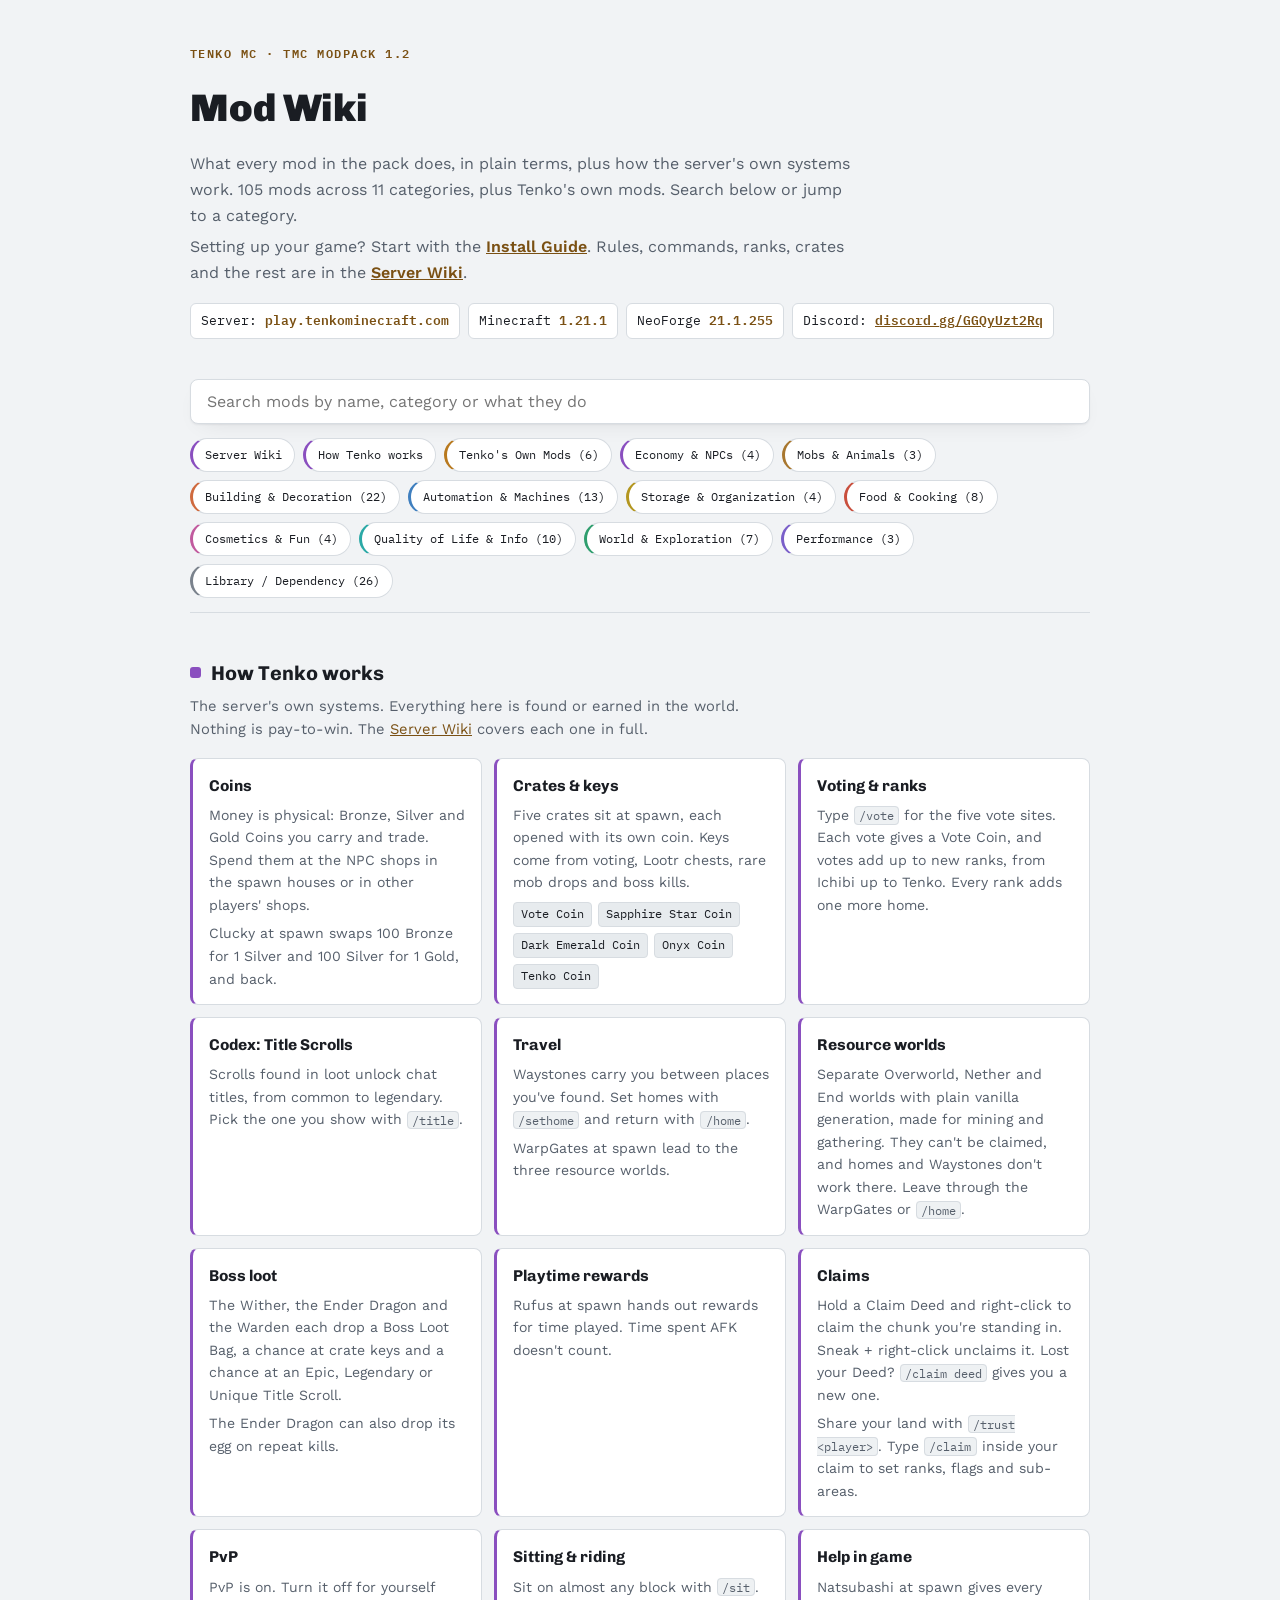
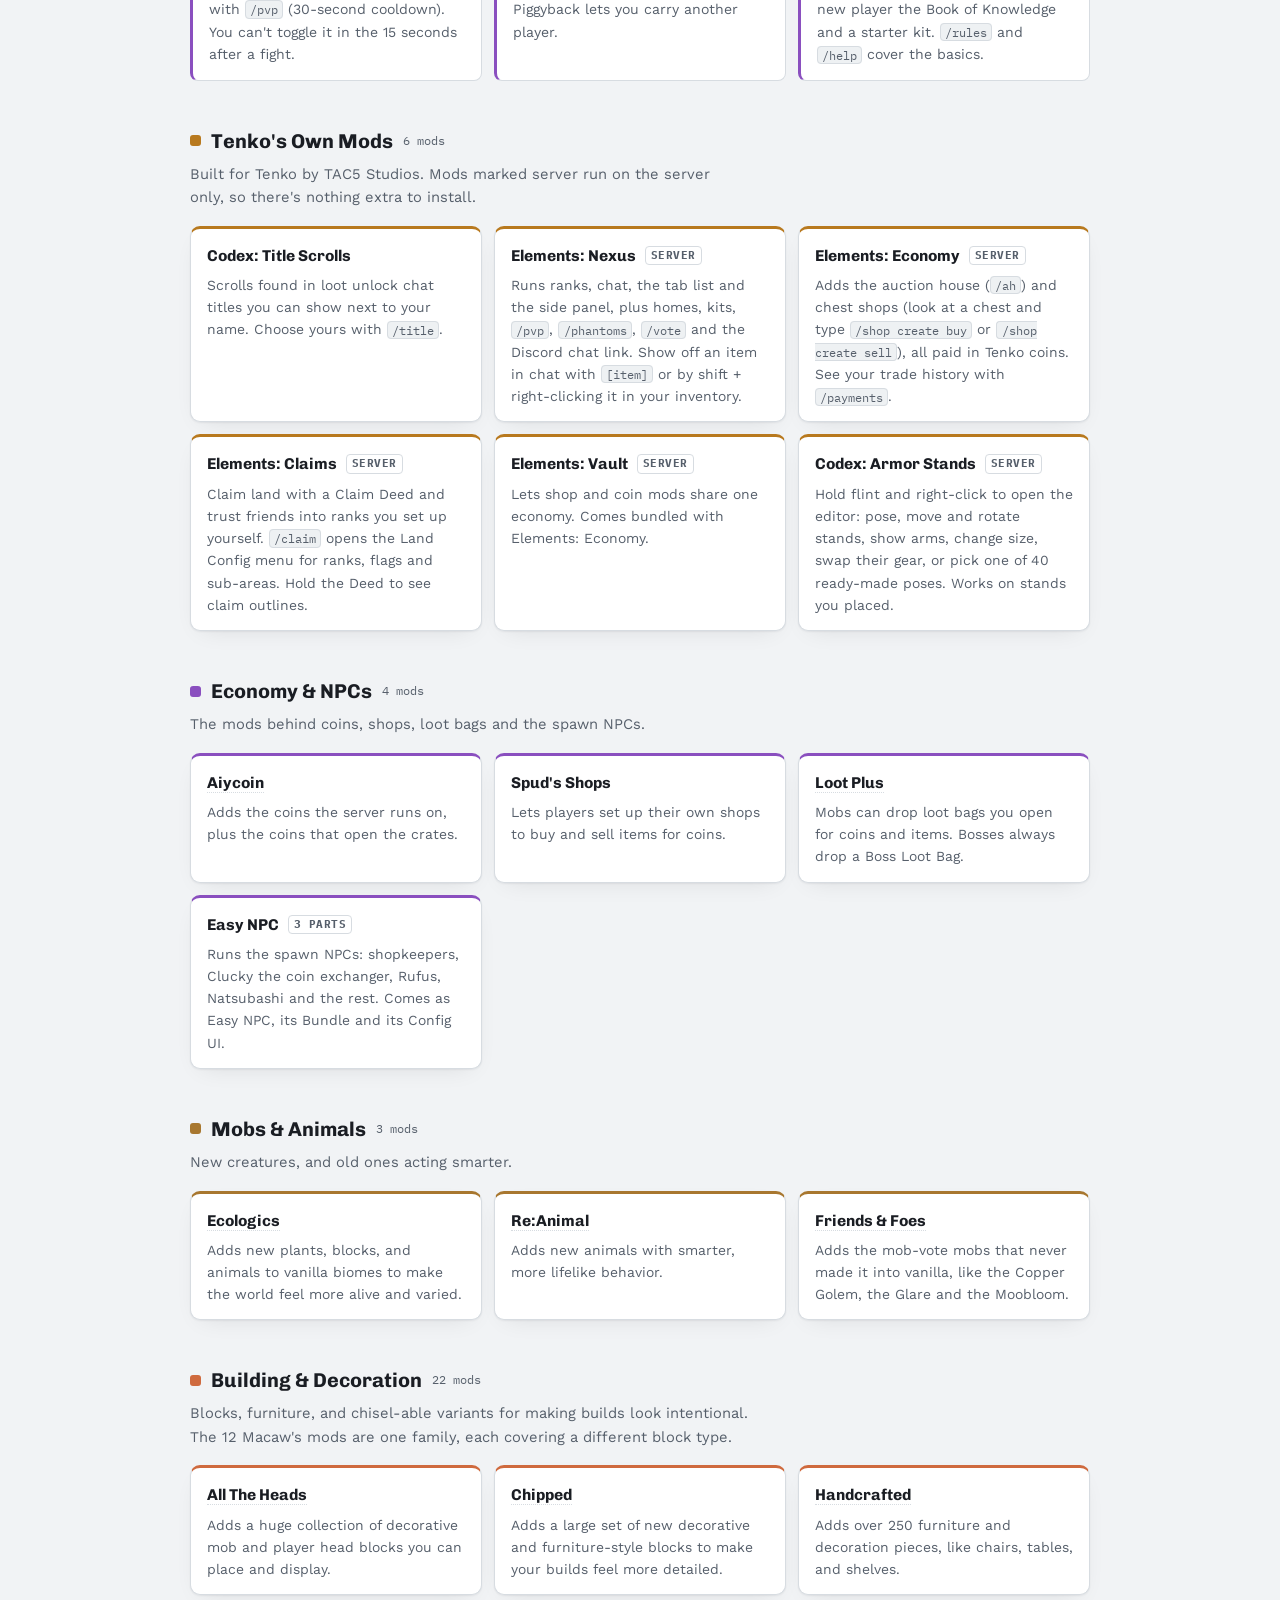
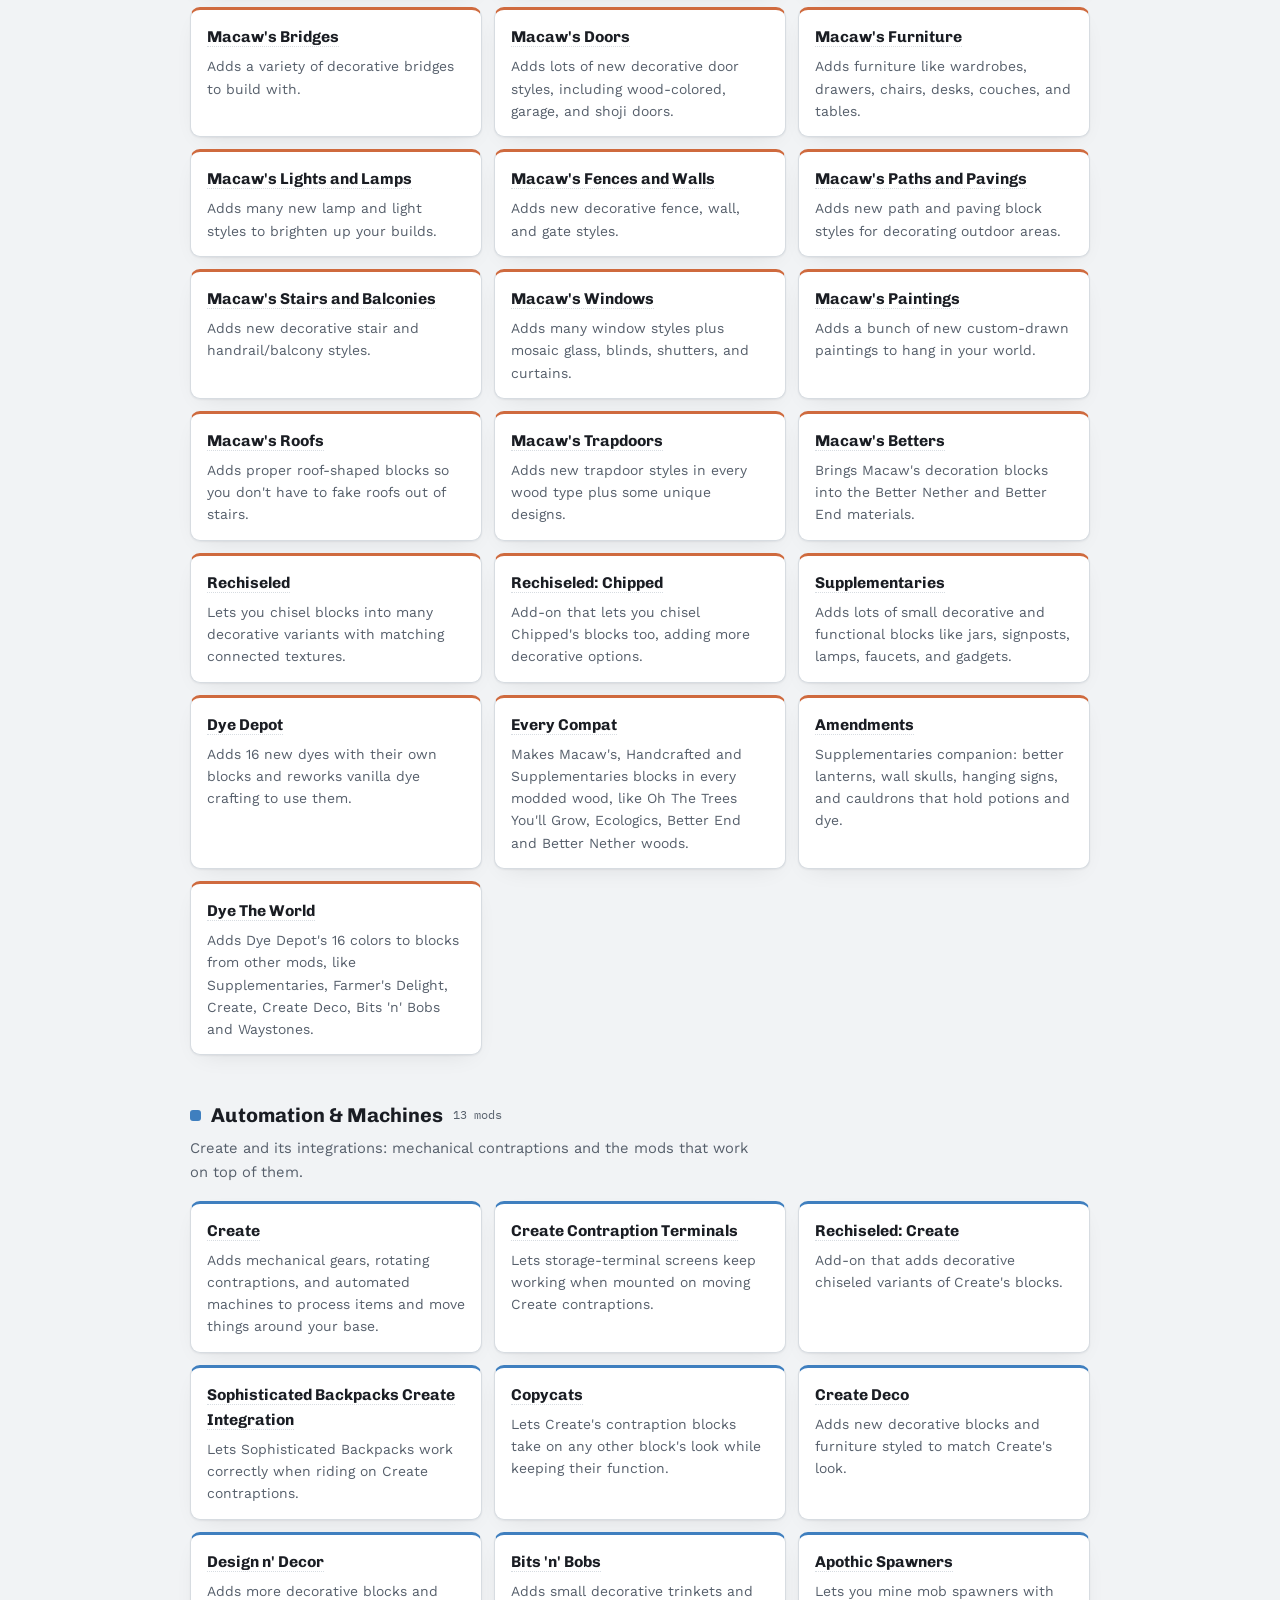
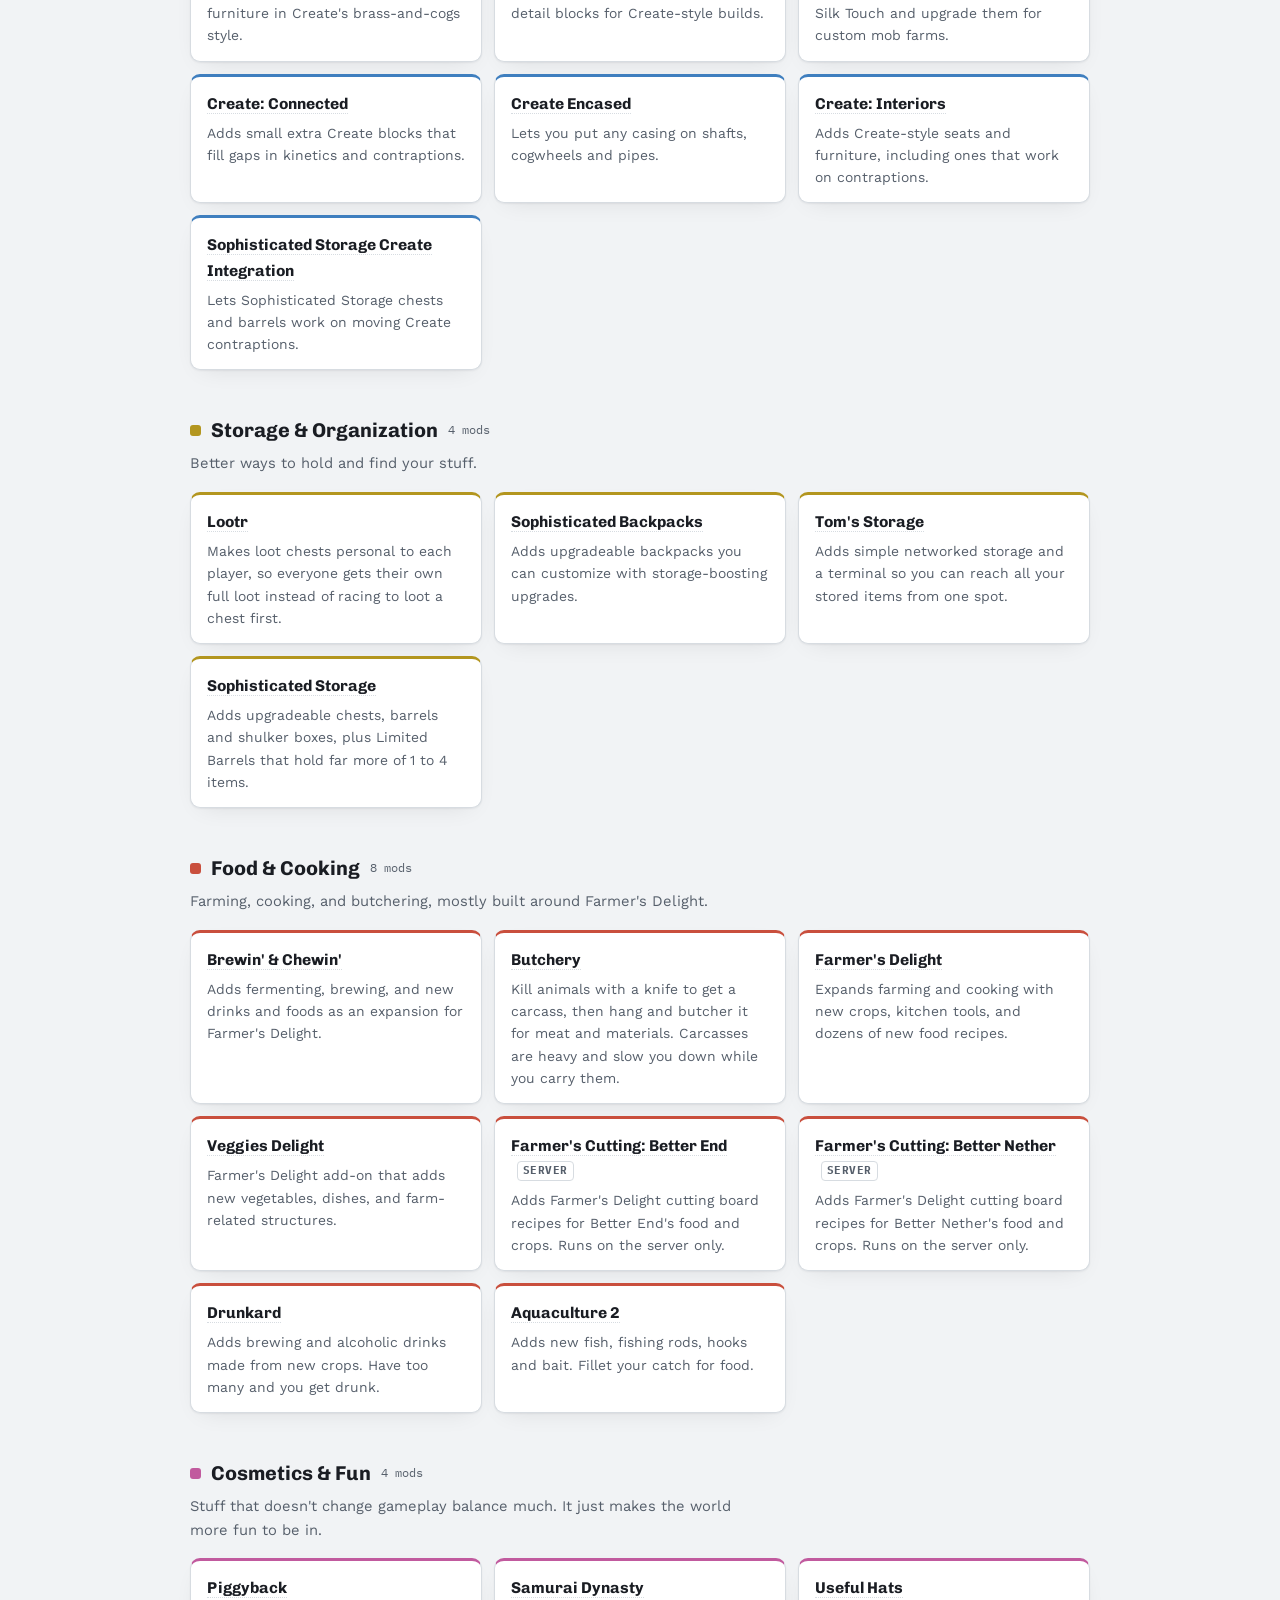
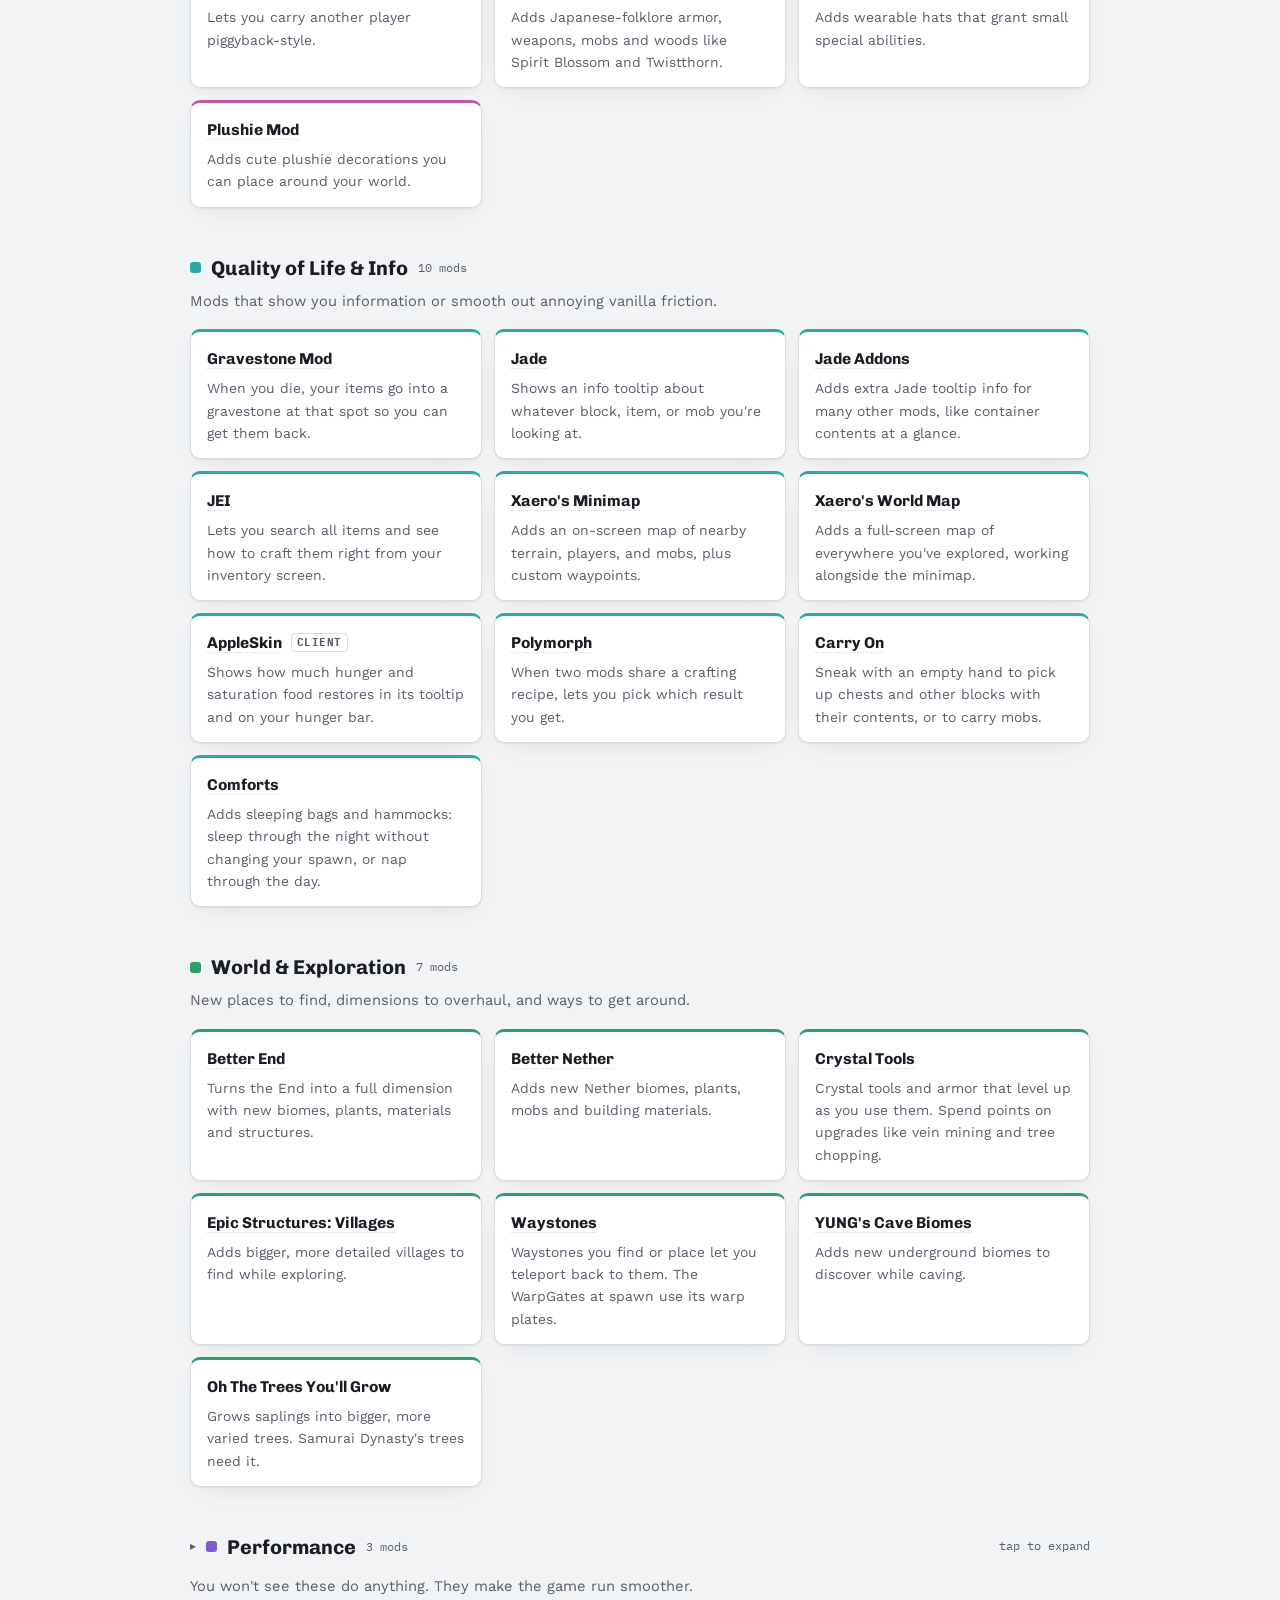
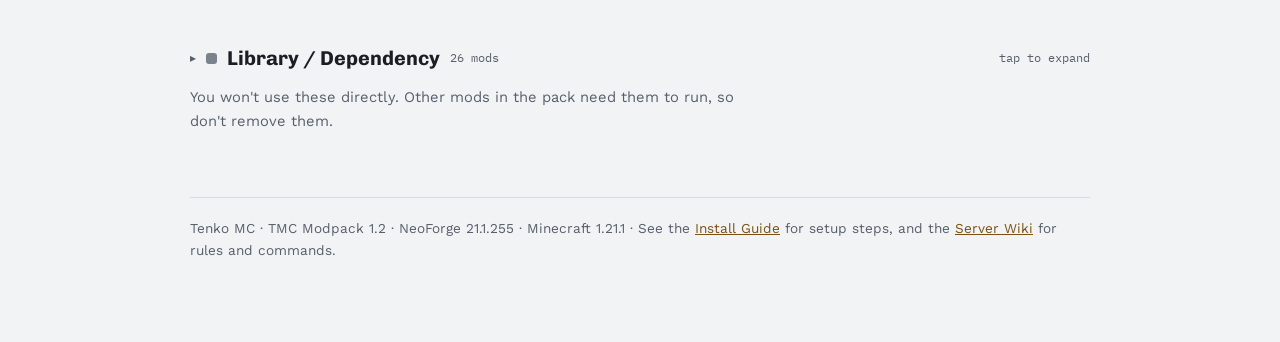
==== commit 1fd7ef94: "Wiki updated" ====
--- a/index.html
+++ b/index.html
@@ -118,7 +118,7 @@
   <div class="eyebrow">Tenko MC &middot; TMC Modpack 1.2</div>
   <h1>Mod Wiki</h1>
   <p class="lede">What every mod in the pack does, in plain terms, plus how the server's own systems work. 105 mods across 11 categories, plus Tenko's own mods. Search below or jump to a category.</p>
-  <p class="lede" style="margin-top:6px;">Setting up your game? Start with the <a href="install.html" style="font-weight:600;">Install Guide</a>.</p>
+  <p class="lede" style="margin-top:6px;">Setting up your game? Start with the <a href="install.html" style="font-weight:600;">Install Guide</a>. Rules, commands, ranks, crates and the rest are in the <a href="guide.html" style="font-weight:600;">Server Wiki</a>.</p>
   <div class="facts">
     <span class="fact">Server: <b>play.tenkominecraft.com</b></span>
     <span class="fact">Minecraft <b>1.21.1</b></span>
@@ -129,6 +129,7 @@
   <div class="controls">
     <input id="search" type="text" placeholder="Search mods by name, category or what they do" autocomplete="off" aria-label="Search mods">
     <div class="nav-pills">
+      <a class="nav-pill" style="--cat: var(--c-server)" href="guide.html">Server Wiki</a>
       <a class="nav-pill" style="--cat: var(--c-server)" href="#server">How Tenko works</a>
       <a class="nav-pill" style="--cat: var(--accent)" href="#tenko-mods">Tenko's Own Mods (6)</a>
       <a class="nav-pill" style="--cat: var(--c-server)" href="#economy">Economy &amp; NPCs (4)</a>
@@ -149,7 +150,7 @@
 
   <section class="features" id="server">
     <div class="category-head"><span class="cat-dot" style="--cat: var(--c-server)"></span><h2>How Tenko works</h2></div>
-    <p class="category-desc">The server's own systems. Everything here is found or earned in the world. Nothing is pay-to-win.</p>
+    <p class="category-desc">The server's own systems. Everything here is found or earned in the world. Nothing is pay-to-win. The <a href="guide.html">Server Wiki</a> covers each one in full.</p>
     <div class="features-grid">
       <div class="feature">
         <h3>Coins</h3>
@@ -405,7 +406,7 @@
     </div>
   </section>
 
-  <footer>Tenko MC &middot; TMC Modpack 1.2 &middot; NeoForge 21.1.255 &middot; Minecraft 1.21.1 &middot; See the <a href="install.html">Install Guide</a> for setup steps.</footer>
+  <footer>Tenko MC &middot; TMC Modpack 1.2 &middot; NeoForge 21.1.255 &middot; Minecraft 1.21.1 &middot; See the <a href="install.html">Install Guide</a> for setup steps, and the <a href="guide.html">Server Wiki</a> for rules and commands.</footer>
 </div>
 
 <script>
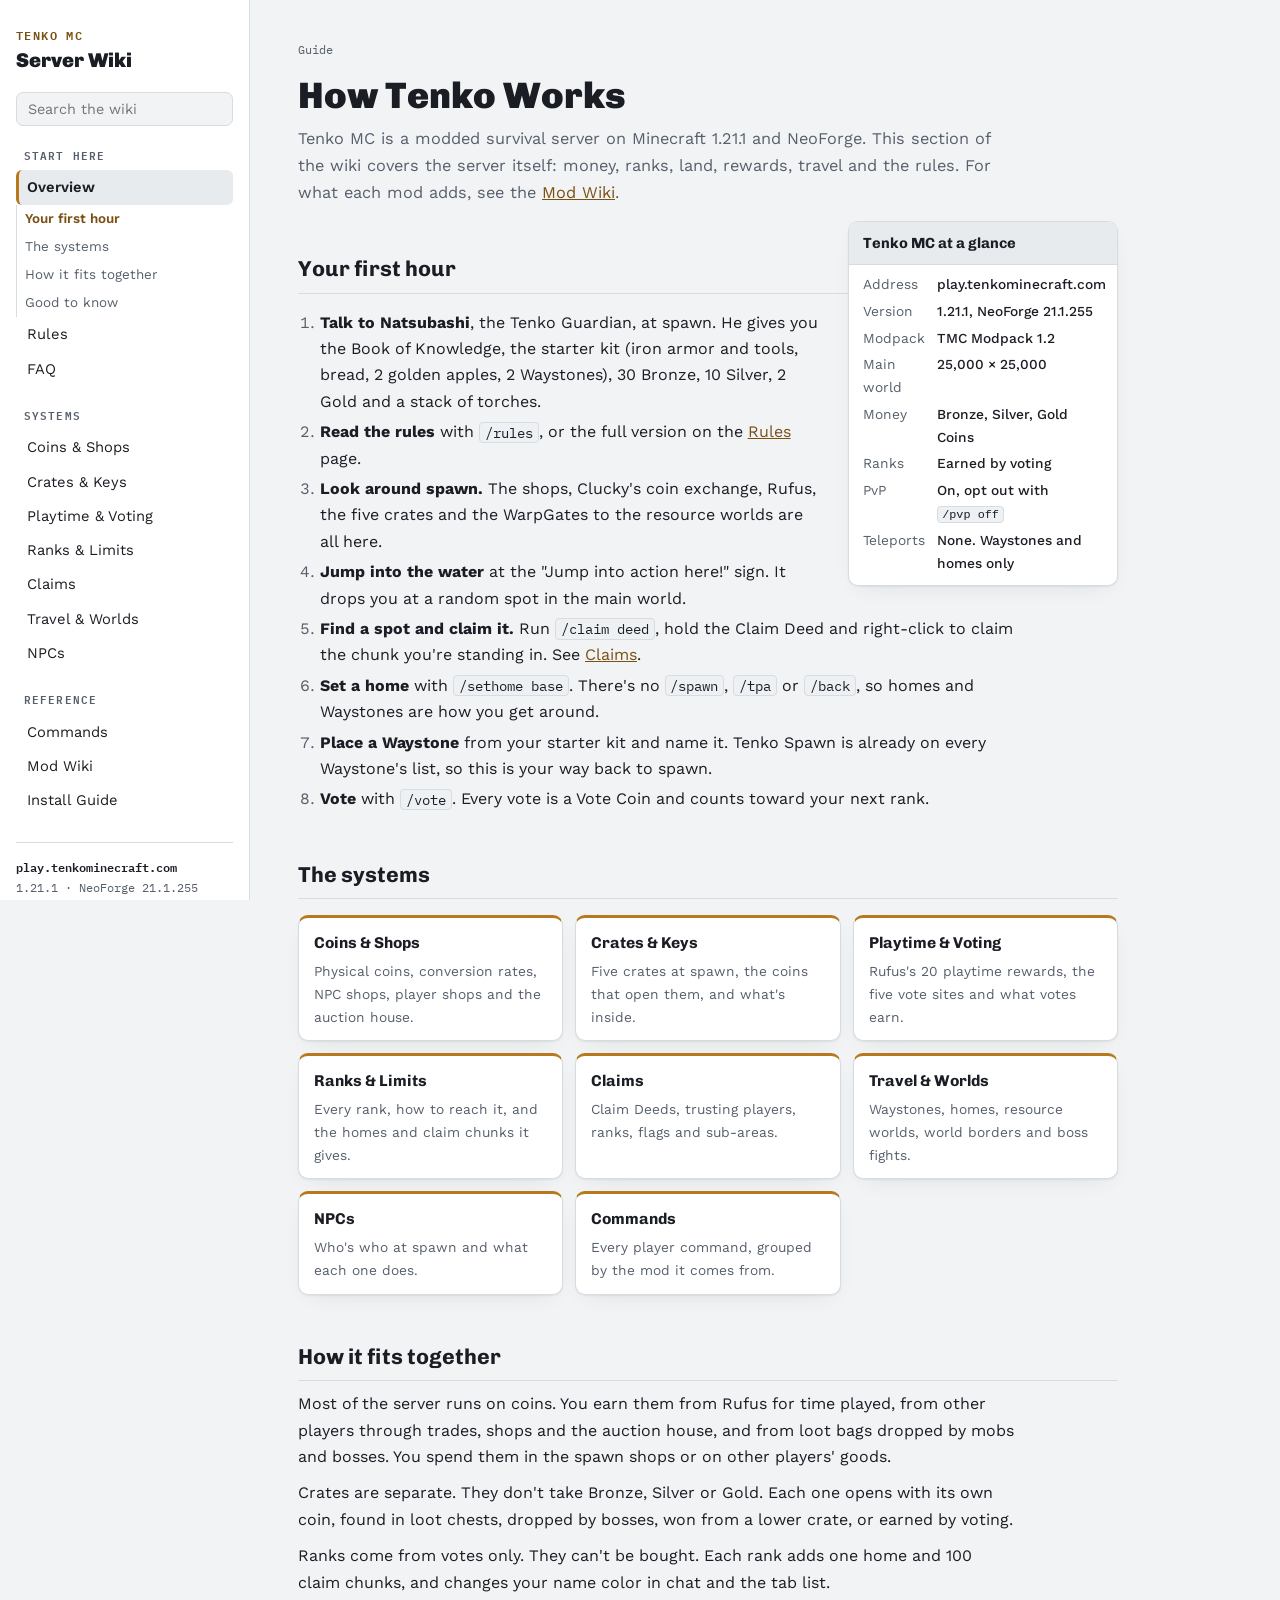
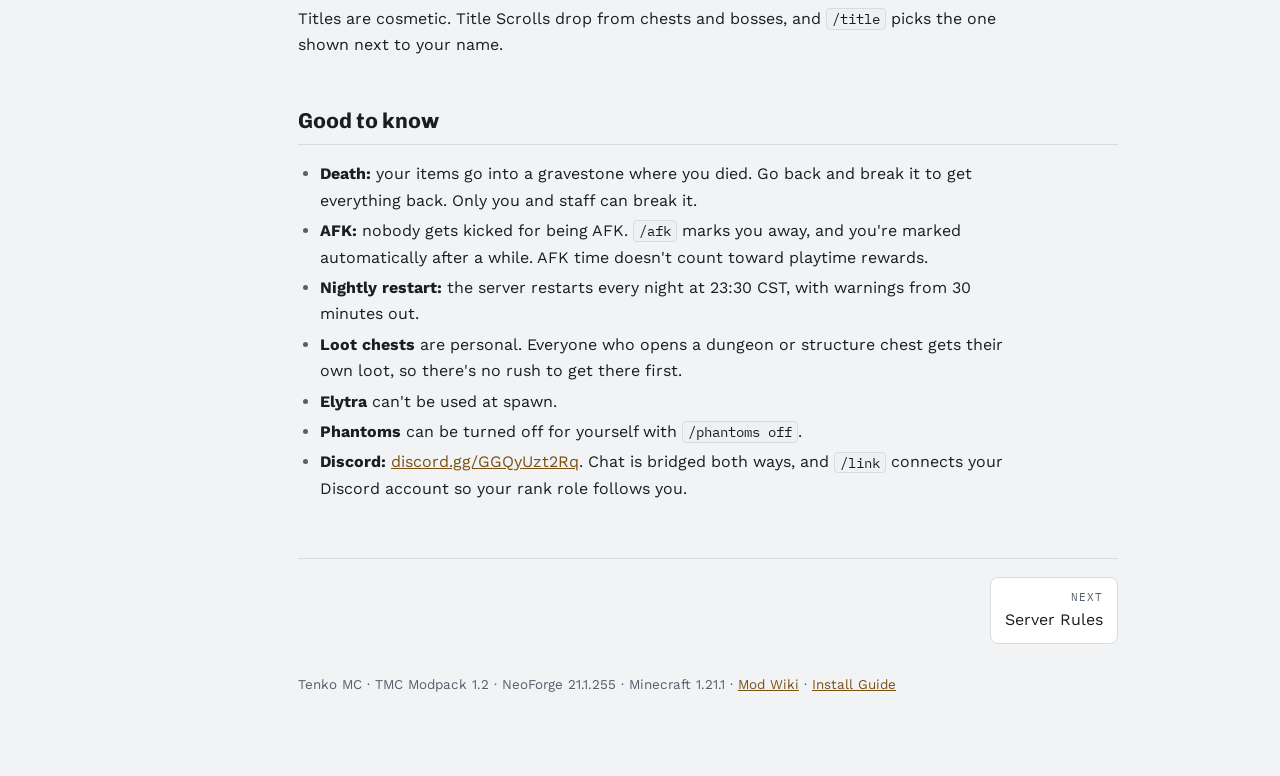
==== commit 44472ab1: "Add files via upload" ====
--- a/index.html
+++ b/index.html
@@ -3,472 +3,84 @@
 <head>
 <meta charset="utf-8">
 <meta name="viewport" content="width=device-width,initial-scale=1,viewport-fit=cover">
-<title>Tenko MC Mod Wiki</title>
-<meta name="description" content="Tenko Minecraft - NeoForge 1.21.1 modpack server. play.tenkominecraft.com">
+<title>How Tenko Works · Tenko MC Wiki</title>
+<meta name="description" content="Tenko MC is a modded survival server on Minecraft 1.21.1 and NeoForge. This section of the wiki covers the server itself: money, ranks, land, rewards, trav">
 <link rel="stylesheet" href="https://fonts.googleapis.com/css2?family=Chivo:wght@400;700;900&family=Work+Sans:wght@400;500;600&family=IBM+Plex+Mono:wght@400;500;600&display=swap">
-<style>
-[hidden] { display: none !important; }
-img { max-width: 100%; }
-/* Layout: one reading column; sticky search + category pills; card grids per category; server-features block up top. */
-:root {
-  --bg: #f1f3f5;
-  --surface: #ffffff;
-  --surface-2: #e7ebee;
-  --text: #1a1d23;
-  --text-dim: #565f6b;
-  --border: #d7dce1;
-  --accent: #b8791e;
-  --accent-ink: #7a5013;
-  --mono-bg: #eef1f3;
-  --shadow: 0 1px 2px rgba(20,22,27,0.06), 0 8px 24px -12px rgba(20,22,27,0.12);
-  --font-display: 'Chivo', ui-sans-serif, system-ui, sans-serif;
-  --font-body: 'Work Sans', ui-sans-serif, system-ui, sans-serif;
-  --font-mono: 'IBM Plex Mono', ui-monospace, 'SF Mono', monospace;
-
-  --c-server: #8a4fbf;
-  --c-world: #2f9e6e;
-  --c-mobs: #a8772f;
-  --c-build: #cf6a3e;
-  --c-auto: #3f7fbf;
-  --c-storage: #b3961f;
-  --c-food: #c94f3d;
-  --c-fun: #c15a9e;
-  --c-qol: #2ba9a6;
-  --c-perf: #7a5fc9;
-  --c-lib: #7a828c;
-}
-@media (prefers-color-scheme: dark) {
-  :root:not([data-theme="light"]) {
-    --bg: #14161b; --surface: #1b1e25; --surface-2: #242830; --text: #e8eaed; --text-dim: #9aa3ad;
-    --border: #333944; --accent: #e2a94d; --accent-ink: #f4cf8e; --mono-bg: #20242c;
-    --shadow: 0 1px 2px rgba(0,0,0,0.3), 0 12px 28px -14px rgba(0,0,0,0.55);
-    --c-server: #b98ae6; --c-world: #3fc98c; --c-mobs: #d0a05a; --c-build: #ff8f63; --c-auto: #6aa3e0;
-    --c-storage: #dcc154; --c-food: #e87d6b; --c-fun: #e084c4; --c-qol: #4fd3d0; --c-perf: #a48cf0; --c-lib: #8b93a0;
-    color-scheme: dark;
-  }
-}
-:root[data-theme="dark"] {
-  --bg: #14161b; --surface: #1b1e25; --surface-2: #242830; --text: #e8eaed; --text-dim: #9aa3ad;
-  --border: #333944; --accent: #e2a94d; --accent-ink: #f4cf8e; --mono-bg: #20242c;
-  --shadow: 0 1px 2px rgba(0,0,0,0.3), 0 12px 28px -14px rgba(0,0,0,0.55);
-  --c-server: #b98ae6; --c-world: #3fc98c; --c-mobs: #d0a05a; --c-build: #ff8f63; --c-auto: #6aa3e0;
-  --c-storage: #dcc154; --c-food: #e87d6b; --c-fun: #e084c4; --c-qol: #4fd3d0; --c-perf: #a48cf0; --c-lib: #8b93a0;
-  color-scheme: dark;
-}
-* { box-sizing: border-box; }
-body { margin: 0; background: var(--bg); color: var(--text); font-family: var(--font-body); font-size: 16px; line-height: 1.6; padding: 0 20px; }
-.wrap { max-width: 900px; margin: 0 auto; padding-block: 44px 80px; }
-h1, h2 { font-family: var(--font-display); text-wrap: balance; margin: 0; }
-a { color: var(--accent-ink); }
-a:focus-visible, button:focus-visible { outline: 2px solid var(--accent); outline-offset: 2px; }
-code { font-family: var(--font-mono); background: var(--mono-bg); border: 1px solid var(--border); border-radius: 4px; padding: 0.05em 0.35em; font-size: 0.86em; }
-.eyebrow { font-family: var(--font-mono); font-size: 0.78rem; letter-spacing: 0.12em; text-transform: uppercase; color: var(--accent-ink); font-weight: 600; margin-bottom: 14px; }
-h1 { font-size: clamp(1.8rem, 4vw, 2.4rem); font-weight: 900; }
-.lede { color: var(--text-dim); max-width: 66ch; margin: 12px 0 0; }
-.facts { display: flex; flex-wrap: wrap; gap: 8px; margin-top: 18px; }
-.fact { font-family: var(--font-mono); font-size: 0.8rem; background: var(--surface); border: 1px solid var(--border); border-radius: 6px; padding: 6px 10px; }
-.fact b { color: var(--accent-ink); font-weight: 600; }
-
-.controls { margin-top: 28px; display: flex; flex-direction: column; gap: 14px; position: sticky; top: env(safe-area-inset-top, 0px); background: var(--bg); padding-block: 12px 14px; z-index: 5; border-bottom: 1px solid var(--border); }
-#search { width: 100%; font-family: var(--font-body); font-size: 1rem; padding: 12px 16px; border-radius: 8px; border: 1px solid var(--border); background: var(--surface); color: var(--text); box-shadow: var(--shadow); }
-#search:focus { outline: 2px solid var(--accent); outline-offset: 1px; }
-.nav-pills { display: flex; flex-wrap: wrap; gap: 8px; }
-.nav-pill { font-family: var(--font-mono); font-size: 0.78rem; text-decoration: none; color: var(--text); background: var(--surface); border: 1px solid var(--border); border-left: 3px solid var(--cat, var(--accent)); border-radius: 999px; padding: 6px 12px; white-space: nowrap; }
-#empty-msg { margin-top: 40px; color: var(--text-dim); font-family: var(--font-mono); font-size: 0.9rem; }
-
-/* server features */
-.features { margin-top: 44px; }
-.features-grid { display: grid; grid-template-columns: repeat(auto-fill, minmax(270px, 1fr)); gap: 12px; margin-top: 16px; }
-.feature { background: var(--surface); border: 1px solid var(--border); border-left: 3px solid var(--c-server); border-radius: 8px; padding: 14px 16px; min-width: 0; }
-.feature h3 { font-family: var(--font-display); font-size: 0.98rem; margin: 0 0 6px; }
-.feature p { margin: 0; font-size: 0.88rem; color: var(--text-dim); }
-.feature p + p { margin-top: 6px; }
-.keys { display: flex; flex-wrap: wrap; gap: 6px; margin-top: 8px; }
-.key { font-family: var(--font-mono); font-size: 0.74rem; border: 1px solid var(--border); background: var(--surface-2); border-radius: 4px; padding: 2px 7px; color: var(--text); }
-
-/* categories */
-.category { margin-top: 44px; }
-.category-head { display: flex; align-items: center; gap: 10px; margin-bottom: 6px; flex-wrap: wrap; }
-.cat-dot { width: 11px; height: 11px; border-radius: 3px; background: var(--cat, var(--accent)); flex: none; }
-.category-head h2 { font-size: 1.25rem; font-weight: 700; }
-.category-count { font-family: var(--font-mono); font-size: 0.78rem; color: var(--text-dim); }
-.category-desc { color: var(--text-dim); font-size: 0.92rem; margin: 4px 0 16px; max-width: 62ch; }
-.mod-grid { display: grid; grid-template-columns: repeat(auto-fill, minmax(260px, 1fr)); gap: 12px; }
-.mod-card { background: var(--surface); border: 1px solid var(--border); border-top: 3px solid var(--cat, var(--accent)); border-radius: 10px; padding: 14px 16px; box-shadow: var(--shadow); min-width: 0; }
-.mod-card h3 { font-family: var(--font-display); font-size: 0.98rem; font-weight: 700; margin: 0 0 6px; }
-.mod-card h3 a { color: inherit; text-decoration: none; border-bottom: 1px dotted var(--border); }
-.mod-card h3 a:hover, .mod-card h3 a:focus-visible { color: var(--accent-ink); border-bottom-color: var(--accent-ink); }
-.mod-card p { margin: 0; font-size: 0.87rem; color: var(--text-dim); }
-.tag { display: inline-block; font-family: var(--font-mono); font-size: 0.68rem; letter-spacing: 0.04em; text-transform: uppercase; color: var(--text-dim); border: 1px solid var(--border); border-radius: 4px; padding: 0 5px; margin-left: 6px; vertical-align: 2px; }
-
-.collapsible .category-head { cursor: pointer; user-select: none; border-radius: 8px; margin: -6px -8px 6px; padding: 6px 8px; }
-.collapsible .category-head:hover { background: var(--surface-2); }
-.collapsible .category-head:focus-visible { outline: 2px solid var(--accent); outline-offset: 2px; }
-.chevron { display: inline-block; font-size: 0.75rem; color: var(--text-dim); transition: transform 0.15s ease; flex: none; }
-.collapsible .category-head[aria-expanded="true"] .chevron { transform: rotate(90deg); }
-.collapse-hint { font-family: var(--font-mono); font-size: 0.74rem; color: var(--text-dim); margin-left: auto; }
-.simple-list .mod-card h3 { margin: 0; }
-
-footer { margin-top: 64px; padding-top: 20px; border-top: 1px solid var(--border); color: var(--text-dim); font-size: 0.85rem; }
-@media (prefers-reduced-motion: reduce) { .chevron { transition: none; } }
-</style>
+<link rel="stylesheet" href="wiki.css">
 </head>
 <body>
-<div class="wrap">
-  <div class="eyebrow">Tenko MC &middot; TMC Modpack 1.2</div>
-  <h1>Mod Wiki</h1>
-  <p class="lede">What every mod in the pack does, in plain terms, plus how the server's own systems work. 105 mods across 11 categories, plus Tenko's own mods. Search below or jump to a category.</p>
-  <p class="lede" style="margin-top:6px;">Setting up your game? Start with the <a href="install.html" style="font-weight:600;">Install Guide</a>. Rules, commands, ranks, crates and the rest are in the <a href="guide.html" style="font-weight:600;">Server Wiki</a>.</p>
-  <div class="facts">
-    <span class="fact">Server: <b>play.tenkominecraft.com</b></span>
-    <span class="fact">Minecraft <b>1.21.1</b></span>
-    <span class="fact">NeoForge <b>21.1.255</b></span>
-    <span class="fact">Discord: <a href="https://discord.gg/GGQyUzt2Rq" target="_blank" rel="noopener"><b>discord.gg/GGQyUzt2Rq</b></a></span>
-  </div>
+<button class="menu-btn" type="button" aria-controls="sidebar" aria-expanded="false">☰ Contents</button>
+<div class="scrim"></div>
+<div class="layout">
+<aside class="sidebar" id="sidebar">
+  <a class="brand" href="index.html"><span class="eyebrow">Tenko MC</span><br><span class="name">Server Wiki</span></a>
+  <input id="wiki-search" type="search" placeholder="Search the wiki" autocomplete="off" aria-label="Search the wiki">
+  <ul class="search-results" id="search-results" hidden></ul>
+  <nav id="side-nav" aria-label="Wiki pages"><div class="nav-group"><p class="nav-group-title">Start here</p><ul><li><a class="nav-link" href="index.html" aria-current="page">Overview</a><ul class="toc"><li><a href="#first-steps">Your first hour</a></li><li><a href="#systems">The systems</a></li><li><a href="#how-it-fits">How it fits together</a></li><li><a href="#good-to-know">Good to know</a></li></ul></li><li><a class="nav-link" href="rules.html">Rules</a></li><li><a class="nav-link" href="faq.html">FAQ</a></li></ul></div><div class="nav-group"><p class="nav-group-title">Systems</p><ul><li><a class="nav-link" href="coins.html">Coins & Shops</a></li><li><a class="nav-link" href="crates.html">Crates & Keys</a></li><li><a class="nav-link" href="rewards.html">Playtime & Voting</a></li><li><a class="nav-link" href="ranks.html">Ranks & Limits</a></li><li><a class="nav-link" href="claims.html">Claims</a></li><li><a class="nav-link" href="worlds.html">Travel & Worlds</a></li><li><a class="nav-link" href="npcs.html">NPCs</a></li></ul></div><div class="nav-group"><p class="nav-group-title">Reference</p><ul><li><a class="nav-link" href="commands.html">Commands</a></li><li><a class="nav-link" href="mods.html">Mod Wiki</a></li><li><a class="nav-link" href="install.html">Install Guide</a></li></ul></div></nav>
+  <div class="side-facts"><b>play.tenkominecraft.com</b><br>1.21.1 · NeoForge 21.1.255<br><a href="https://discord.gg/GGQyUzt2Rq" target="_blank" rel="noopener">Discord</a></div>
+</aside>
+<main>
+<article class="content">
+  <div class="crumbs">Guide</div>
+  <h1>How Tenko Works</h1>
+  <p class="lede">Tenko MC is a modded survival server on Minecraft 1.21.1 and NeoForge. This section of the wiki covers the server itself: money, ranks, land, rewards, travel and the rules. For what each mod adds, see the <a href="mods.html">Mod Wiki</a>.</p>
+  
+<div class="infobox"><h4>Tenko MC at a glance</h4><dl>
+<dt>Address</dt><dd>play.tenkominecraft.com</dd>
+<dt>Version</dt><dd>1.21.1, NeoForge 21.1.255</dd>
+<dt>Modpack</dt><dd>TMC Modpack 1.2</dd>
+<dt>Main world</dt><dd>25,000 × 25,000</dd>
+<dt>Money</dt><dd>Bronze, Silver, Gold Coins</dd>
+<dt>Ranks</dt><dd>Earned by voting</dd>
+<dt>PvP</dt><dd>On, opt out with <code>/pvp off</code></dd>
+<dt>Teleports</dt><dd>None. Waystones and homes only</dd>
+</dl></div>
+<h2 id="first-steps">Your first hour<a class="anchor" href="#first-steps" aria-label="Link to this section">#</a></h2>
+<ol>
+<li><b>Talk to Natsubashi</b>, the Tenko Guardian, at spawn. He gives you the Book of Knowledge, the starter kit (iron armor and tools, bread, 2 golden apples, 2 Waystones), 30 Bronze, 10 Silver, 2 Gold and a stack of torches.</li>
+<li><b>Read the rules</b> with <code>/rules</code>, or the full version on the <a href="rules.html">Rules</a> page.</li>
+<li><b>Look around spawn.</b> The shops, Clucky's coin exchange, Rufus, the five crates and the WarpGates to the resource worlds are all here.</li>
+<li><b>Jump into the water</b> at the "Jump into action here!" sign. It drops you at a random spot in the main world.</li>
+<li><b>Find a spot and claim it.</b> Run <code>/claim deed</code>, hold the Claim Deed and right-click to claim the chunk you're standing in. See <a href="claims.html">Claims</a>.</li>
+<li><b>Set a home</b> with <code>/sethome base</code>. There's no <code>/spawn</code>, <code>/tpa</code> or <code>/back</code>, so homes and Waystones are how you get around.</li>
+<li><b>Place a Waystone</b> from your starter kit and name it. Tenko Spawn is already on every Waystone's list, so this is your way back to spawn.</li>
+<li><b>Vote</b> with <code>/vote</code>. Every vote is a Vote Coin and counts toward your next rank.</li>
+</ol>
 
-  <div class="controls">
-    <input id="search" type="text" placeholder="Search mods by name, category or what they do" autocomplete="off" aria-label="Search mods">
-    <div class="nav-pills">
-      <a class="nav-pill" style="--cat: var(--c-server)" href="guide.html">Server Wiki</a>
-      <a class="nav-pill" style="--cat: var(--c-server)" href="#server">How Tenko works</a>
-      <a class="nav-pill" style="--cat: var(--accent)" href="#tenko-mods">Tenko's Own Mods (6)</a>
-      <a class="nav-pill" style="--cat: var(--c-server)" href="#economy">Economy &amp; NPCs (4)</a>
-      <a class="nav-pill" style="--cat: var(--c-mobs)" href="#mobs">Mobs &amp; Animals (3)</a>
-      <a class="nav-pill" style="--cat: var(--c-build)" href="#build">Building &amp; Decoration (22)</a>
-      <a class="nav-pill" style="--cat: var(--c-auto)" href="#auto">Automation &amp; Machines (13)</a>
-      <a class="nav-pill" style="--cat: var(--c-storage)" href="#storage">Storage &amp; Organization (4)</a>
-      <a class="nav-pill" style="--cat: var(--c-food)" href="#food">Food &amp; Cooking (8)</a>
-      <a class="nav-pill" style="--cat: var(--c-fun)" href="#fun">Cosmetics &amp; Fun (4)</a>
-      <a class="nav-pill" style="--cat: var(--c-qol)" href="#qol">Quality of Life &amp; Info (10)</a>
-      <a class="nav-pill" style="--cat: var(--c-world)" href="#world">World &amp; Exploration (7)</a>
-      <a class="nav-pill" style="--cat: var(--c-perf)" href="#perf">Performance (3)</a>
-      <a class="nav-pill" style="--cat: var(--c-lib)" href="#lib">Library / Dependency (26)</a>
-    </div>
-  </div>
-
-  <div id="empty-msg" hidden>No mods match that search.</div>
-
-  <section class="features" id="server">
-    <div class="category-head"><span class="cat-dot" style="--cat: var(--c-server)"></span><h2>How Tenko works</h2></div>
-    <p class="category-desc">The server's own systems. Everything here is found or earned in the world. Nothing is pay-to-win. The <a href="guide.html">Server Wiki</a> covers each one in full.</p>
-    <div class="features-grid">
-      <div class="feature">
-        <h3>Coins</h3>
-        <p>Money is physical: Bronze, Silver and Gold Coins you carry and trade. Spend them at the NPC shops in the spawn houses or in other players' shops.</p>
-        <p>Clucky at spawn swaps 100 Bronze for 1 Silver and 100 Silver for 1 Gold, and back.</p>
-      </div>
-      <div class="feature">
-        <h3>Crates &amp; keys</h3>
-        <p>Five crates sit at spawn, each opened with its own coin. Keys come from voting, Lootr chests, rare mob drops and boss kills.</p>
-        <div class="keys"><span class="key">Vote Coin</span><span class="key">Sapphire Star Coin</span><span class="key">Dark Emerald Coin</span><span class="key">Onyx Coin</span><span class="key">Tenko Coin</span></div>
-      </div>
-      <div class="feature">
-        <h3>Voting &amp; ranks</h3>
-        <p>Type <code>/vote</code> for the five vote sites. Each vote gives a Vote Coin, and votes add up to new ranks, from Ichibi up to Tenko. Every rank adds one more home.</p>
-      </div>
-      <div class="feature">
-        <h3>Codex: Title Scrolls</h3>
-        <p>Scrolls found in loot unlock chat titles, from common to legendary. Pick the one you show with <code>/title</code>.</p>
-      </div>
-      <div class="feature">
-        <h3>Travel</h3>
-        <p>Waystones carry you between places you've found. Set homes with <code>/sethome</code> and return with <code>/home</code>.</p>
-        <p>WarpGates at spawn lead to the three resource worlds.</p>
-      </div>
-      <div class="feature">
-        <h3>Resource worlds</h3>
-        <p>Separate Overworld, Nether and End worlds with plain vanilla generation, made for mining and gathering. They can't be claimed, and homes and Waystones don't work there. Leave through the WarpGates or <code>/home</code>.</p>
-      </div>
-      <div class="feature">
-        <h3>Boss loot</h3>
-        <p>The Wither, the Ender Dragon and the Warden each drop a Boss Loot Bag, a chance at crate keys and a chance at an Epic, Legendary or Unique Title Scroll.</p>
-        <p>The Ender Dragon can also drop its egg on repeat kills.</p>
-      </div>
-      <div class="feature">
-        <h3>Playtime rewards</h3>
-        <p>Rufus at spawn hands out rewards for time played. Time spent AFK doesn't count.</p>
-      </div>
-      <div class="feature">
-        <h3>Claims</h3>
-        <p>Hold a Claim Deed and right-click to claim the chunk you're standing in. Sneak + right-click unclaims it. Lost your Deed? <code>/claim deed</code> gives you a new one.</p>
-        <p>Share your land with <code>/trust &lt;player&gt;</code>. Type <code>/claim</code> inside your claim to set ranks, flags and sub-areas.</p>
-      </div>
-      <div class="feature">
-        <h3>PvP</h3>
-        <p>PvP is on. Turn it off for yourself with <code>/pvp</code> (30-second cooldown). You can't toggle it in the 15 seconds after a fight.</p>
-      </div>
-      <div class="feature">
-        <h3>Sitting &amp; riding</h3>
-        <p>Sit on almost any block with <code>/sit</code>. Piggyback lets you carry another player.</p>
-      </div>
-      <div class="feature">
-        <h3>Help in game</h3>
-        <p>Natsubashi at spawn gives every new player the Book of Knowledge and a starter kit. <code>/rules</code> and <code>/help</code> cover the basics.</p>
-      </div>
-    </div>
-  </section>
-
-  <section class="category" id="tenko-mods" style="--cat: var(--accent)">
-    <div class="category-head"><span class="cat-dot"></span><h2>Tenko's Own Mods</h2><span class="category-count">6 mods</span></div>
-    <p class="category-desc">Built for Tenko by TAC5 Studios. Mods marked server run on the server only, so there's nothing extra to install.</p>
-    <div class="mod-grid">
-      <div class="mod-card"><h3>Codex: Title Scrolls</h3><p>Scrolls found in loot unlock chat titles you can show next to your name. Choose yours with <code>/title</code>.</p></div>
-      <div class="mod-card"><h3>Elements: Nexus <span class="tag">server</span></h3><p>Runs ranks, chat, the tab list and the side panel, plus homes, kits, <code>/pvp</code>, <code>/phantoms</code>, <code>/vote</code> and the Discord chat link. Show off an item in chat with <code>[item]</code> or by shift + right-clicking it in your inventory.</p></div>
-      <div class="mod-card"><h3>Elements: Economy <span class="tag">server</span></h3><p>Adds the auction house (<code>/ah</code>) and chest shops (look at a chest and type <code>/shop create buy</code> or <code>/shop create sell</code>), all paid in Tenko coins. See your trade history with <code>/payments</code>.</p></div>
-      <div class="mod-card"><h3>Elements: Claims <span class="tag">server</span></h3><p>Claim land with a Claim Deed and trust friends into ranks you set up yourself. <code>/claim</code> opens the Land Config menu for ranks, flags and sub-areas. Hold the Deed to see claim outlines.</p></div>
-      <div class="mod-card"><h3>Elements: Vault <span class="tag">server</span></h3><p>Lets shop and coin mods share one economy. Comes bundled with Elements: Economy.</p></div>
-      <div class="mod-card"><h3>Codex: Armor Stands <span class="tag">server</span></h3><p>Hold flint and right-click to open the editor: pose, move and rotate stands, show arms, change size, swap their gear, or pick one of 40 ready-made poses. Works on stands you placed.</p></div>
-    </div>
-  </section>
-
-  <section class="category" id="economy" style="--cat: var(--c-server)">
-    <div class="category-head"><span class="cat-dot"></span><h2>Economy &amp; NPCs</h2><span class="category-count">4 mods</span></div>
-    <p class="category-desc">The mods behind coins, shops, loot bags and the spawn NPCs.</p>
-    <div class="mod-grid">
-      <div class="mod-card"><h3><a href="https://www.curseforge.com/minecraft/mc-mods/aiycoin" target="_blank" rel="noopener">Aiycoin</a></h3><p>Adds the coins the server runs on, plus the coins that open the crates.</p></div>
-      <div class="mod-card"><h3>Spud's Shops</h3><p>Lets players set up their own shops to buy and sell items for coins.</p></div>
-      <div class="mod-card"><h3><a href="https://www.curseforge.com/minecraft/mc-mods/loot-bags-plus" target="_blank" rel="noopener">Loot Plus</a></h3><p>Mobs can drop loot bags you open for coins and items. Bosses always drop a Boss Loot Bag.</p></div>
-      <div class="mod-card"><h3>Easy NPC <span class="tag">3 parts</span></h3><p>Runs the spawn NPCs: shopkeepers, Clucky the coin exchanger, Rufus, Natsubashi and the rest. Comes as Easy NPC, its Bundle and its Config UI.</p></div>
-    </div>
-  </section>
-
-  <section class="category" id="mobs" style="--cat: var(--c-mobs)">
-    <div class="category-head"><span class="cat-dot"></span><h2>Mobs &amp; Animals</h2><span class="category-count">3 mods</span></div>
-    <p class="category-desc">New creatures, and old ones acting smarter.</p>
-    <div class="mod-grid">
-      <div class="mod-card"><h3><a href="https://modrinth.com/mod/ecologics" target="_blank" rel="noopener">Ecologics</a></h3><p>Adds new plants, blocks, and animals to vanilla biomes to make the world feel more alive and varied.</p></div>
-      <div class="mod-card"><h3><a href="https://modrinth.com/mod/re-animal" target="_blank" rel="noopener">Re:Animal</a></h3><p>Adds new animals with smarter, more lifelike behavior.</p></div>
-      <div class="mod-card"><h3><a href="https://www.curseforge.com/minecraft/mc-mods/friends-and-foes-forge" target="_blank" rel="noopener">Friends &amp; Foes</a></h3><p>Adds the mob-vote mobs that never made it into vanilla, like the Copper Golem, the Glare and the Moobloom.</p></div>
-    </div>
-  </section>
-
-  <section class="category" id="build" style="--cat: var(--c-build)">
-    <div class="category-head"><span class="cat-dot"></span><h2>Building &amp; Decoration</h2><span class="category-count">22 mods</span></div>
-    <p class="category-desc">Blocks, furniture, and chisel-able variants for making builds look intentional. The 12 Macaw's mods are one family, each covering a different block type.</p>
-    <div class="mod-grid">
-      <div class="mod-card"><h3><a href="https://modrinth.com/mod/all-the-heads" target="_blank" rel="noopener">All The Heads</a></h3><p>Adds a huge collection of decorative mob and player head blocks you can place and display.</p></div>
-      <div class="mod-card"><h3><a href="https://modrinth.com/mod/chipped" target="_blank" rel="noopener">Chipped</a></h3><p>Adds a large set of new decorative and furniture-style blocks to make your builds feel more detailed.</p></div>
-      <div class="mod-card"><h3><a href="https://modrinth.com/mod/handcrafted" target="_blank" rel="noopener">Handcrafted</a></h3><p>Adds over 250 furniture and decoration pieces, like chairs, tables, and shelves.</p></div>
-      <div class="mod-card"><h3><a href="https://modrinth.com/mod/macaws-bridges" target="_blank" rel="noopener">Macaw's Bridges</a></h3><p>Adds a variety of decorative bridges to build with.</p></div>
-      <div class="mod-card"><h3><a href="https://modrinth.com/mod/macaws-doors" target="_blank" rel="noopener">Macaw's Doors</a></h3><p>Adds lots of new decorative door styles, including wood-colored, garage, and shoji doors.</p></div>
-      <div class="mod-card"><h3><a href="https://modrinth.com/mod/macaws-furniture" target="_blank" rel="noopener">Macaw's Furniture</a></h3><p>Adds furniture like wardrobes, drawers, chairs, desks, couches, and tables.</p></div>
-      <div class="mod-card"><h3><a href="https://modrinth.com/mod/macaws-lights-and-lamps" target="_blank" rel="noopener">Macaw's Lights and Lamps</a></h3><p>Adds many new lamp and light styles to brighten up your builds.</p></div>
-      <div class="mod-card"><h3><a href="https://modrinth.com/mod/macaws-fences-and-walls" target="_blank" rel="noopener">Macaw's Fences and Walls</a></h3><p>Adds new decorative fence, wall, and gate styles.</p></div>
-      <div class="mod-card"><h3><a href="https://modrinth.com/mod/macaws-paths-and-pavings" target="_blank" rel="noopener">Macaw's Paths and Pavings</a></h3><p>Adds new path and paving block styles for decorating outdoor areas.</p></div>
-      <div class="mod-card"><h3><a href="https://modrinth.com/mod/macaws-stairs" target="_blank" rel="noopener">Macaw's Stairs and Balconies</a></h3><p>Adds new decorative stair and handrail/balcony styles.</p></div>
-      <div class="mod-card"><h3><a href="https://modrinth.com/mod/macaws-windows" target="_blank" rel="noopener">Macaw's Windows</a></h3><p>Adds many window styles plus mosaic glass, blinds, shutters, and curtains.</p></div>
-      <div class="mod-card"><h3><a href="https://modrinth.com/mod/macaws-paintings" target="_blank" rel="noopener">Macaw's Paintings</a></h3><p>Adds a bunch of new custom-drawn paintings to hang in your world.</p></div>
-      <div class="mod-card"><h3><a href="https://modrinth.com/mod/macaws-roofs" target="_blank" rel="noopener">Macaw's Roofs</a></h3><p>Adds proper roof-shaped blocks so you don't have to fake roofs out of stairs.</p></div>
-      <div class="mod-card"><h3><a href="https://modrinth.com/mod/macaws-trapdoors" target="_blank" rel="noopener">Macaw's Trapdoors</a></h3><p>Adds new trapdoor styles in every wood type plus some unique designs.</p></div>
-      <div class="mod-card"><h3><a href="https://modrinth.com/mod/macaws-betters" target="_blank" rel="noopener">Macaw's Betters</a></h3><p>Brings Macaw's decoration blocks into the Better Nether and Better End materials.</p></div>
-      <div class="mod-card"><h3><a href="https://modrinth.com/mod/rechiseled" target="_blank" rel="noopener">Rechiseled</a></h3><p>Lets you chisel blocks into many decorative variants with matching connected textures.</p></div>
-      <div class="mod-card"><h3><a href="https://modrinth.com/mod/rechiseled-chipped" target="_blank" rel="noopener">Rechiseled: Chipped</a></h3><p>Add-on that lets you chisel Chipped's blocks too, adding more decorative options.</p></div>
-      <div class="mod-card"><h3><a href="https://modrinth.com/mod/supplementaries" target="_blank" rel="noopener">Supplementaries</a></h3><p>Adds lots of small decorative and functional blocks like jars, signposts, lamps, faucets, and gadgets.</p></div>
-      <div class="mod-card"><h3><a href="https://modrinth.com/mod/dye-depot" target="_blank" rel="noopener">Dye Depot</a></h3><p>Adds 16 new dyes with their own blocks and reworks vanilla dye crafting to use them.</p></div>
-      <div class="mod-card"><h3><a href="https://www.curseforge.com/minecraft/mc-mods/every-compat" target="_blank" rel="noopener">Every Compat</a></h3><p>Makes Macaw's, Handcrafted and Supplementaries blocks in every modded wood, like Oh The Trees You'll Grow, Ecologics, Better End and Better Nether woods.</p></div>
-      <div class="mod-card"><h3><a href="https://www.curseforge.com/minecraft/mc-mods/amendments" target="_blank" rel="noopener">Amendments</a></h3><p>Supplementaries companion: better lanterns, wall skulls, hanging signs, and cauldrons that hold potions and dye.</p></div>
-      <div class="mod-card"><h3><a href="https://www.curseforge.com/minecraft/mc-mods/dye-the-world" target="_blank" rel="noopener">Dye The World</a></h3><p>Adds Dye Depot's 16 colors to blocks from other mods, like Supplementaries, Farmer's Delight, Create, Create Deco, Bits 'n' Bobs and Waystones.</p></div>
-    </div>
-  </section>
-
-  <section class="category" id="auto" style="--cat: var(--c-auto)">
-    <div class="category-head"><span class="cat-dot"></span><h2>Automation &amp; Machines</h2><span class="category-count">13 mods</span></div>
-    <p class="category-desc">Create and its integrations: mechanical contraptions and the mods that work on top of them.</p>
-    <div class="mod-grid">
-      <div class="mod-card"><h3><a href="https://modrinth.com/mod/create" target="_blank" rel="noopener">Create</a></h3><p>Adds mechanical gears, rotating contraptions, and automated machines to process items and move things around your base.</p></div>
-      <div class="mod-card"><h3><a href="https://modrinth.com/mod/create-contraption-terminals" target="_blank" rel="noopener">Create Contraption Terminals</a></h3><p>Lets storage-terminal screens keep working when mounted on moving Create contraptions.</p></div>
-      <div class="mod-card"><h3><a href="https://modrinth.com/mod/rechiseled-create" target="_blank" rel="noopener">Rechiseled: Create</a></h3><p>Add-on that adds decorative chiseled variants of Create's blocks.</p></div>
-      <div class="mod-card"><h3><a href="https://modrinth.com/mod/sophisticated-backpacks-create-integration" target="_blank" rel="noopener">Sophisticated Backpacks Create Integration</a></h3><p>Lets Sophisticated Backpacks work correctly when riding on Create contraptions.</p></div>
-      <div class="mod-card"><h3><a href="https://modrinth.com/mod/copycats" target="_blank" rel="noopener">Copycats</a></h3><p>Lets Create's contraption blocks take on any other block's look while keeping their function.</p></div>
-      <div class="mod-card"><h3><a href="https://modrinth.com/mod/create-deco" target="_blank" rel="noopener">Create Deco</a></h3><p>Adds new decorative blocks and furniture styled to match Create's look.</p></div>
-      <div class="mod-card"><h3><a href="https://www.curseforge.com/minecraft/mc-mods/create-design-n-decor" target="_blank" rel="noopener">Design n' Decor</a></h3><p>Adds more decorative blocks and furniture in Create's brass-and-cogs style.</p></div>
-      <div class="mod-card"><h3><a href="https://www.curseforge.com/minecraft/mc-mods/create-bits-n-bobs" target="_blank" rel="noopener">Bits 'n' Bobs</a></h3><p>Adds small decorative trinkets and detail blocks for Create-style builds.</p></div>
-      <div class="mod-card"><h3><a href="https://modrinth.com/mod/apothic-spawners" target="_blank" rel="noopener">Apothic Spawners</a></h3><p>Lets you mine mob spawners with Silk Touch and upgrade them for custom mob farms.</p></div>
-      <div class="mod-card"><h3><a href="https://www.curseforge.com/minecraft/mc-mods/create-connected" target="_blank" rel="noopener">Create: Connected</a></h3><p>Adds small extra Create blocks that fill gaps in kinetics and contraptions.</p></div>
-      <div class="mod-card"><h3><a href="https://www.curseforge.com/minecraft/mc-mods/create-encased" target="_blank" rel="noopener">Create Encased</a></h3><p>Lets you put any casing on shafts, cogwheels and pipes.</p></div>
-      <div class="mod-card"><h3><a href="https://www.curseforge.com/minecraft/mc-mods/interiors" target="_blank" rel="noopener">Create: Interiors</a></h3><p>Adds Create-style seats and furniture, including ones that work on contraptions.</p></div>
-      <div class="mod-card"><h3><a href="https://www.curseforge.com/minecraft/mc-mods/sophisticated-storage-create-integration" target="_blank" rel="noopener">Sophisticated Storage Create Integration</a></h3><p>Lets Sophisticated Storage chests and barrels work on moving Create contraptions.</p></div>
-    </div>
-  </section>
-
-  <section class="category" id="storage" style="--cat: var(--c-storage)">
-    <div class="category-head"><span class="cat-dot"></span><h2>Storage &amp; Organization</h2><span class="category-count">4 mods</span></div>
-    <p class="category-desc">Better ways to hold and find your stuff.</p>
-    <div class="mod-grid">
-      <div class="mod-card"><h3><a href="https://modrinth.com/mod/lootr" target="_blank" rel="noopener">Lootr</a></h3><p>Makes loot chests personal to each player, so everyone gets their own full loot instead of racing to loot a chest first.</p></div>
-      <div class="mod-card"><h3><a href="https://modrinth.com/mod/sophisticated-backpacks" target="_blank" rel="noopener">Sophisticated Backpacks</a></h3><p>Adds upgradeable backpacks you can customize with storage-boosting upgrades.</p></div>
-      <div class="mod-card"><h3><a href="https://modrinth.com/mod/toms-storage" target="_blank" rel="noopener">Tom's Storage</a></h3><p>Adds simple networked storage and a terminal so you can reach all your stored items from one spot.</p></div>
-      <div class="mod-card"><h3><a href="https://www.curseforge.com/minecraft/mc-mods/sophisticated-storage" target="_blank" rel="noopener">Sophisticated Storage</a></h3><p>Adds upgradeable chests, barrels and shulker boxes, plus Limited Barrels that hold far more of 1 to 4 items.</p></div>
-    </div>
-  </section>
-
-  <section class="category" id="food" style="--cat: var(--c-food)">
-    <div class="category-head"><span class="cat-dot"></span><h2>Food &amp; Cooking</h2><span class="category-count">8 mods</span></div>
-    <p class="category-desc">Farming, cooking, and butchering, mostly built around Farmer's Delight.</p>
-    <div class="mod-grid">
-      <div class="mod-card"><h3><a href="https://modrinth.com/mod/brewin-and-chewin" target="_blank" rel="noopener">Brewin' &amp; Chewin'</a></h3><p>Adds fermenting, brewing, and new drinks and foods as an expansion for Farmer's Delight.</p></div>
-      <div class="mod-card"><h3><a href="https://modrinth.com/mod/butchery" target="_blank" rel="noopener">Butchery</a></h3><p>Kill animals with a knife to get a carcass, then hang and butcher it for meat and materials. Carcasses are heavy and slow you down while you carry them.</p></div>
-      <div class="mod-card"><h3><a href="https://modrinth.com/mod/farmers-delight" target="_blank" rel="noopener">Farmer's Delight</a></h3><p>Expands farming and cooking with new crops, kitchen tools, and dozens of new food recipes.</p></div>
-      <div class="mod-card"><h3><a href="https://modrinth.com/mod/veggies-delight" target="_blank" rel="noopener">Veggies Delight</a></h3><p>Farmer's Delight add-on that adds new vegetables, dishes, and farm-related structures.</p></div>
-      <div class="mod-card"><h3><a href="https://modrinth.com/datapack/farmers-cutting-betterend" target="_blank" rel="noopener">Farmer's Cutting: Better End</a> <span class="tag">server</span></h3><p>Adds Farmer's Delight cutting board recipes for Better End's food and crops. Runs on the server only.</p></div>
-      <div class="mod-card"><h3><a href="https://modrinth.com/datapack/farmers-cutting-betternether" target="_blank" rel="noopener">Farmer's Cutting: Better Nether</a> <span class="tag">server</span></h3><p>Adds Farmer's Delight cutting board recipes for Better Nether's food and crops. Runs on the server only.</p></div>
-      <div class="mod-card"><h3><a href="https://www.curseforge.com/minecraft/mc-mods/drunkard" target="_blank" rel="noopener">Drunkard</a></h3><p>Adds brewing and alcoholic drinks made from new crops. Have too many and you get drunk.</p></div>
-      <div class="mod-card"><h3><a href="https://www.curseforge.com/minecraft/mc-mods/aquaculture" target="_blank" rel="noopener">Aquaculture 2</a></h3><p>Adds new fish, fishing rods, hooks and bait. Fillet your catch for food.</p></div>
-    </div>
-  </section>
-
-  <section class="category" id="fun" style="--cat: var(--c-fun)">
-    <div class="category-head"><span class="cat-dot"></span><h2>Cosmetics &amp; Fun</h2><span class="category-count">4 mods</span></div>
-    <p class="category-desc">Stuff that doesn't change gameplay balance much. It just makes the world more fun to be in.</p>
-    <div class="mod-grid">
-      <div class="mod-card"><h3><a href="https://modrinth.com/mod/piggyback" target="_blank" rel="noopener">Piggyback</a></h3><p>Lets you carry another player piggyback-style.</p></div>
-      <div class="mod-card"><h3><a href="https://modrinth.com/mod/epic-samurais" target="_blank" rel="noopener">Samurai Dynasty</a></h3><p>Adds Japanese-folklore armor, weapons, mobs and woods like Spirit Blossom and Twistthorn.</p></div>
-      <div class="mod-card"><h3><a href="https://modrinth.com/mod/useful-hats" target="_blank" rel="noopener">Useful Hats</a></h3><p>Adds wearable hats that grant small special abilities.</p></div>
-      <div class="mod-card"><h3><a href="https://modrinth.com/mod/plushie" target="_blank" rel="noopener">Plushie Mod</a></h3><p>Adds cute plushie decorations you can place around your world.</p></div>
-    </div>
-  </section>
-
-  <section class="category" id="qol" style="--cat: var(--c-qol)">
-    <div class="category-head"><span class="cat-dot"></span><h2>Quality of Life &amp; Info</h2><span class="category-count">10 mods</span></div>
-    <p class="category-desc">Mods that show you information or smooth out annoying vanilla friction.</p>
-    <div class="mod-grid">
-      <div class="mod-card"><h3><a href="https://modrinth.com/mod/gravestone-mod" target="_blank" rel="noopener">Gravestone Mod</a></h3><p>When you die, your items go into a gravestone at that spot so you can get them back.</p></div>
-      <div class="mod-card"><h3><a href="https://modrinth.com/mod/jade" target="_blank" rel="noopener">Jade</a></h3><p>Shows an info tooltip about whatever block, item, or mob you're looking at.</p></div>
-      <div class="mod-card"><h3><a href="https://modrinth.com/mod/jade-addons-forge" target="_blank" rel="noopener">Jade Addons</a></h3><p>Adds extra Jade tooltip info for many other mods, like container contents at a glance.</p></div>
-      <div class="mod-card"><h3><a href="https://modrinth.com/mod/jei" target="_blank" rel="noopener">JEI</a></h3><p>Lets you search all items and see how to craft them right from your inventory screen.</p></div>
-      <div class="mod-card"><h3><a href="https://modrinth.com/mod/xaeros-minimap" target="_blank" rel="noopener">Xaero's Minimap</a></h3><p>Adds an on-screen map of nearby terrain, players, and mobs, plus custom waypoints.</p></div>
-      <div class="mod-card"><h3><a href="https://modrinth.com/mod/xaeros-world-map" target="_blank" rel="noopener">Xaero's World Map</a></h3><p>Adds a full-screen map of everywhere you've explored, working alongside the minimap.</p></div>
-      <div class="mod-card"><h3><a href="https://www.curseforge.com/minecraft/mc-mods/appleskin" target="_blank" rel="noopener">AppleSkin</a> <span class="tag">client</span></h3><p>Shows how much hunger and saturation food restores in its tooltip and on your hunger bar.</p></div>
-      <div class="mod-card"><h3><a href="https://www.curseforge.com/minecraft/mc-mods/polymorph" target="_blank" rel="noopener">Polymorph</a></h3><p>When two mods share a crafting recipe, lets you pick which result you get.</p></div>
-      <div class="mod-card"><h3><a href="https://www.curseforge.com/minecraft/mc-mods/carry-on" target="_blank" rel="noopener">Carry On</a></h3><p>Sneak with an empty hand to pick up chests and other blocks with their contents, or to carry mobs.</p></div>
-      <div class="mod-card"><h3><a href="https://www.curseforge.com/minecraft/mc-mods/comforts" target="_blank" rel="noopener">Comforts</a></h3><p>Adds sleeping bags and hammocks: sleep through the night without changing your spawn, or nap through the day.</p></div>
-    </div>
-  </section>
-
-  <section class="category" id="world" style="--cat: var(--c-world)">
-    <div class="category-head"><span class="cat-dot"></span><h2>World &amp; Exploration</h2><span class="category-count">7 mods</span></div>
-    <p class="category-desc">New places to find, dimensions to overhaul, and ways to get around.</p>
-    <div class="mod-grid">
-      <div class="mod-card"><h3><a href="https://modrinth.com/mod/betterend" target="_blank" rel="noopener">Better End</a></h3><p>Turns the End into a full dimension with new biomes, plants, materials and structures.</p></div>
-      <div class="mod-card"><h3><a href="https://modrinth.com/mod/betternether" target="_blank" rel="noopener">Better Nether</a></h3><p>Adds new Nether biomes, plants, mobs and building materials.</p></div>
-      <div class="mod-card"><h3><a href="https://modrinth.com/mod/crystal-tools" target="_blank" rel="noopener">Crystal Tools</a></h3><p>Crystal tools and armor that level up as you use them. Spend points on upgrades like vein mining and tree chopping.</p></div>
-      <div class="mod-card"><h3><a href="https://modrinth.com/mod/epic-structures-villages" target="_blank" rel="noopener">Epic Structures: Villages</a></h3><p>Adds bigger, more detailed villages to find while exploring.</p></div>
-      <div class="mod-card"><h3><a href="https://modrinth.com/mod/waystones" target="_blank" rel="noopener">Waystones</a></h3><p>Waystones you find or place let you teleport back to them. The WarpGates at spawn use its warp plates.</p></div>
-      <div class="mod-card"><h3><a href="https://modrinth.com/mod/yungs-cave-biomes" target="_blank" rel="noopener">YUNG's Cave Biomes</a></h3><p>Adds new underground biomes to discover while caving.</p></div>
-      <div class="mod-card"><h3>Oh The Trees You'll Grow</h3><p>Grows saplings into bigger, more varied trees. Samurai Dynasty's trees need it.</p></div>
-    </div>
-  </section>
-
-  <section class="category collapsible" id="perf" style="--cat: var(--c-perf)">
-    <div class="category-head">
-      <span class="chevron">&#9656;</span><span class="cat-dot"></span><h2>Performance</h2><span class="category-count">3 mods</span><span class="collapse-hint">tap to expand</span>
-    </div>
-    <p class="category-desc">You won't see these do anything. They make the game run smoother.</p>
-    <div class="mod-grid simple-list" hidden>
-      <div class="mod-card"><h3>Ferrite Core</h3></div>
-      <div class="mod-card"><h3>Krypton</h3></div>
-      <div class="mod-card"><h3>ModernFix</h3></div>
-    </div>
-  </section>
-
-  <section class="category collapsible" id="lib" style="--cat: var(--c-lib)">
-    <div class="category-head">
-      <span class="chevron">&#9656;</span><span class="cat-dot"></span><h2>Library / Dependency</h2><span class="category-count">26 mods</span><span class="collapse-hint">tap to expand</span>
-    </div>
-    <p class="category-desc">You won't use these directly. Other mods in the pack need them to run, so don't remove them.</p>
-    <div class="mod-grid simple-list" hidden>
-      <div class="mod-card"><h3>AddonsLib</h3></div>
-      <div class="mod-card"><h3>Architectury API</h3></div>
-      <div class="mod-card"><h3>Athena</h3></div>
-      <div class="mod-card"><h3>Azimuth</h3></div>
-      <div class="mod-card"><h3>AzureLib</h3></div>
-      <div class="mod-card"><h3>BCLib</h3></div>
-      <div class="mod-card"><h3>Balm</h3></div>
-      <div class="mod-card"><h3>Cristel Lib</h3></div>
-      <div class="mod-card"><h3>Curios API</h3></div>
-      <div class="mod-card"><h3>Faewulf's Lib</h3></div>
-      <div class="mod-card"><h3>Fusion</h3></div>
-      <div class="mod-card"><h3>GeckoLib</h3></div>
-      <div class="mod-card"><h3>Kotlin for Forge</h3></div>
-      <div class="mod-card"><h3>Moonlight Lib</h3></div>
-      <div class="mod-card"><h3>Placebo</h3></div>
-      <div class="mod-card"><h3>PuzzlesLib</h3></div>
-      <div class="mod-card"><h3>Resourceful Lib</h3></div>
-      <div class="mod-card"><h3>ShatterLib | OctoLib</h3></div>
-      <div class="mod-card"><h3>Sophisticated Core</h3></div>
-      <div class="mod-card"><h3>Struts</h3></div>
-      <div class="mod-card"><h3>SuperMartijn642's Core Lib</h3></div>
-      <div class="mod-card"><h3>SuperMartijn642's Config Lib</h3></div>
-      <div class="mod-card"><h3>TerraBlender</h3></div>
-      <div class="mod-card"><h3>WorldWeaver</h3></div>
-      <div class="mod-card"><h3>WunderLib</h3></div>
-      <div class="mod-card"><h3>YUNG's API</h3></div>
-    </div>
-  </section>
-
-  <footer>Tenko MC &middot; TMC Modpack 1.2 &middot; NeoForge 21.1.255 &middot; Minecraft 1.21.1 &middot; See the <a href="install.html">Install Guide</a> for setup steps, and the <a href="guide.html">Server Wiki</a> for rules and commands.</footer>
+<h2 id="systems">The systems<a class="anchor" href="#systems" aria-label="Link to this section">#</a></h2>
+<div class="cards">
+<a class="card" href="coins.html"><h3>Coins &amp; Shops</h3><p>Physical coins, conversion rates, NPC shops, player shops and the auction house.</p></a>
+<a class="card" href="crates.html"><h3>Crates &amp; Keys</h3><p>Five crates at spawn, the coins that open them, and what's inside.</p></a>
+<a class="card" href="rewards.html"><h3>Playtime &amp; Voting</h3><p>Rufus's 20 playtime rewards, the five vote sites and what votes earn.</p></a>
+<a class="card" href="ranks.html"><h3>Ranks &amp; Limits</h3><p>Every rank, how to reach it, and the homes and claim chunks it gives.</p></a>
+<a class="card" href="claims.html"><h3>Claims</h3><p>Claim Deeds, trusting players, ranks, flags and sub-areas.</p></a>
+<a class="card" href="worlds.html"><h3>Travel &amp; Worlds</h3><p>Waystones, homes, resource worlds, world borders and boss fights.</p></a>
+<a class="card" href="npcs.html"><h3>NPCs</h3><p>Who's who at spawn and what each one does.</p></a>
+<a class="card" href="commands.html"><h3>Commands</h3><p>Every player command, grouped by the mod it comes from.</p></a>
 </div>
 
-<script>
-  const search = document.getElementById('search');
-  const sections = Array.from(document.querySelectorAll('.category'));
-  const features = document.getElementById('server');
-  const emptyMsg = document.getElementById('empty-msg');
+<h2 id="how-it-fits">How it fits together<a class="anchor" href="#how-it-fits" aria-label="Link to this section">#</a></h2>
+<p>Most of the server runs on coins. You earn them from Rufus for time played, from other players through trades, shops and the auction house, and from loot bags dropped by mobs and bosses. You spend them in the spawn shops or on other players' goods.</p>
+<p>Crates are separate. They don't take Bronze, Silver or Gold. Each one opens with its own coin, found in loot chests, dropped by bosses, won from a lower crate, or earned by voting.</p>
+<p>Ranks come from votes only. They can't be bought. Each rank adds one home and 100 claim chunks, and changes your name color in chat and the tab list.</p>
+<p>Titles are cosmetic. Title Scrolls drop from chests and bosses, and <code>/title</code> picks the one shown next to your name.</p>
 
-  const openState = {};
-  document.querySelectorAll('.collapsible').forEach(section => {
-    openState[section.id] = false;
-    const head = section.querySelector('.category-head');
-    const grid = section.querySelector('.mod-grid');
-    const hint = head.querySelector('.collapse-hint');
-    head.setAttribute('role', 'button');
-    head.setAttribute('tabindex', '0');
-    head.setAttribute('aria-expanded', 'false');
-    function toggle() {
-      const open = !openState[section.id];
-      openState[section.id] = open;
-      grid.hidden = !open;
-      head.setAttribute('aria-expanded', String(open));
-      if (hint) hint.textContent = open ? 'tap to collapse' : 'tap to expand';
-    }
-    head.addEventListener('click', toggle);
-    head.addEventListener('keydown', e => {
-      if (e.key === 'Enter' || e.key === ' ') { e.preventDefault(); toggle(); }
-    });
-  });
+<h2 id="good-to-know">Good to know<a class="anchor" href="#good-to-know" aria-label="Link to this section">#</a></h2>
+<ul>
+<li><b>Death:</b> your items go into a gravestone where you died. Go back and break it to get everything back. Only you and staff can break it.</li>
+<li><b>AFK:</b> nobody gets kicked for being AFK. <code>/afk</code> marks you away, and you're marked automatically after a while. AFK time doesn't count toward playtime rewards.</li>
+<li><b>Nightly restart:</b> the server restarts every night at 23:30 CST, with warnings from 30 minutes out.</li>
+<li><b>Loot chests</b> are personal. Everyone who opens a dungeon or structure chest gets their own loot, so there's no rush to get there first.</li>
+<li><b>Elytra</b> can't be used at spawn.</li>
+<li><b>Phantoms</b> can be turned off for yourself with <code>/phantoms off</code>.</li>
+<li><b>Discord:</b> <a href="https://discord.gg/GGQyUzt2Rq" target="_blank" rel="noopener">discord.gg/GGQyUzt2Rq</a>. Chat is bridged both ways, and <code>/link</code> connects your Discord account so your rank role follows you.</li>
+</ul>
 
-  search.addEventListener('input', () => {
-    const q = search.value.trim().toLowerCase();
-    let anyVisible = false;
-    features.hidden = !!q;
-    sections.forEach(section => {
-      const catName = section.querySelector('h2').textContent.toLowerCase();
-      const isCollapsible = section.classList.contains('collapsible');
-      let sectionHasMatch = false;
-      section.querySelectorAll('.mod-card').forEach(card => {
-        const text = card.textContent.toLowerCase();
-        const match = !q || text.includes(q) || catName.includes(q);
-        card.hidden = !match;
-        if (match) sectionHasMatch = true;
-      });
-      section.hidden = !sectionHasMatch;
-      if (sectionHasMatch) anyVisible = true;
-      if (isCollapsible) {
-        const grid = section.querySelector('.mod-grid');
-        const head = section.querySelector('.category-head');
-        const hint = head.querySelector('.collapse-hint');
-        if (q) {
-          grid.hidden = !sectionHasMatch;
-        } else {
-          grid.hidden = !openState[section.id];
-          head.setAttribute('aria-expanded', String(openState[section.id]));
-          if (hint) hint.textContent = openState[section.id] ? 'tap to collapse' : 'tap to expand';
-        }
-      }
-    });
-    emptyMsg.hidden = anyVisible;
-  });
-</script>
-
+  <nav class="pager" aria-label="Pages"><a class="next" href="rules.html"><span>Next</span>Server Rules</a></nav>
+  <footer>Tenko MC · TMC Modpack 1.2 · NeoForge 21.1.255 · Minecraft 1.21.1 · <a href="mods.html">Mod Wiki</a> · <a href="install.html">Install Guide</a></footer>
+</article>
+</main>
+</div>
+<script src="wiki.js"></script>
 </body>
 </html>
--- a/wiki.css
+++ b/wiki.css
@@ -0,0 +1,152 @@
+[hidden] { display: none !important; }
+img { max-width: 100%; }
+:root {
+  --bg: #f1f3f5;
+  --surface: #ffffff;
+  --surface-2: #e7ebee;
+  --text: #1a1d23;
+  --text-dim: #565f6b;
+  --border: #d7dce1;
+  --accent: #b8791e;
+  --accent-ink: #7a5013;
+  --mono-bg: #eef1f3;
+  --shadow: 0 1px 2px rgba(20,22,27,0.06), 0 8px 24px -12px rgba(20,22,27,0.12);
+  --font-display: 'Chivo', ui-sans-serif, system-ui, sans-serif;
+  --font-body: 'Work Sans', ui-sans-serif, system-ui, sans-serif;
+  --font-mono: 'IBM Plex Mono', ui-monospace, 'SF Mono', monospace;
+  --c-server: #8a4fbf;
+  --c-world: #2f9e6e;
+  --c-warn: #c94f3d;
+  --c-info: #3f7fbf;
+  --sidebar: 250px;
+}
+@media (prefers-color-scheme: dark) {
+  :root:not([data-theme="light"]) {
+    --bg: #14161b; --surface: #1b1e25; --surface-2: #242830; --text: #e8eaed; --text-dim: #9aa3ad;
+    --border: #333944; --accent: #e2a94d; --accent-ink: #f4cf8e; --mono-bg: #20242c;
+    --shadow: 0 1px 2px rgba(0,0,0,0.3), 0 12px 28px -14px rgba(0,0,0,0.55);
+    --c-server: #b98ae6; --c-world: #3fc98c; --c-warn: #e87d6b; --c-info: #6aa3e0;
+    color-scheme: dark;
+  }
+}
+:root[data-theme="dark"] {
+  --bg: #14161b; --surface: #1b1e25; --surface-2: #242830; --text: #e8eaed; --text-dim: #9aa3ad;
+  --border: #333944; --accent: #e2a94d; --accent-ink: #f4cf8e; --mono-bg: #20242c;
+  --shadow: 0 1px 2px rgba(0,0,0,0.3), 0 12px 28px -14px rgba(0,0,0,0.55);
+  --c-server: #b98ae6; --c-world: #3fc98c; --c-warn: #e87d6b; --c-info: #6aa3e0;
+  color-scheme: dark;
+}
+* { box-sizing: border-box; }
+html { scroll-padding-top: 20px; }
+body { margin: 0; background: var(--bg); color: var(--text); font-family: var(--font-body); font-size: 16px; line-height: 1.65; }
+a { color: var(--accent-ink); }
+a:focus-visible, button:focus-visible, input:focus-visible { outline: 2px solid var(--accent); outline-offset: 2px; }
+code { font-family: var(--font-mono); background: var(--mono-bg); border: 1px solid var(--border); border-radius: 4px; padding: 0.05em 0.35em; font-size: 0.86em; white-space: nowrap; }
+h1, h2, h3 { font-family: var(--font-display); text-wrap: balance; }
+
+/* layout */
+.layout { display: grid; grid-template-columns: var(--sidebar) minmax(0, 1fr); min-height: 100vh; }
+.sidebar { position: sticky; top: 0; height: 100vh; overflow-y: auto; background: var(--surface); border-right: 1px solid var(--border); padding: 22px 16px 40px; }
+.brand { display: block; text-decoration: none; color: var(--text); margin-bottom: 16px; }
+.brand .eyebrow { font-family: var(--font-mono); font-size: 0.72rem; letter-spacing: 0.12em; text-transform: uppercase; color: var(--accent-ink); font-weight: 600; }
+.brand .name { font-family: var(--font-display); font-weight: 900; font-size: 1.25rem; line-height: 1.2; }
+#wiki-search { width: 100%; font-family: var(--font-body); font-size: 0.9rem; padding: 8px 11px; border-radius: 7px; border: 1px solid var(--border); background: var(--bg); color: var(--text); }
+.search-results { list-style: none; margin: 8px 0 0; padding: 0; }
+.search-results li a { display: block; padding: 6px 8px; border-radius: 6px; text-decoration: none; color: var(--text); font-size: 0.86rem; }
+.search-results li a:hover, .search-results li a:focus-visible { background: var(--surface-2); }
+.search-results .sr-page { display: block; font-family: var(--font-mono); font-size: 0.68rem; color: var(--text-dim); text-transform: uppercase; letter-spacing: 0.06em; }
+.search-results .sr-none { font-size: 0.85rem; color: var(--text-dim); padding: 6px 8px; }
+.nav-group { margin-top: 20px; }
+.nav-group-title { font-family: var(--font-mono); font-size: 0.7rem; letter-spacing: 0.1em; text-transform: uppercase; color: var(--text-dim); font-weight: 600; margin: 0 0 6px 8px; }
+.nav-group ul { list-style: none; margin: 0; padding: 0; }
+.nav-link { display: block; padding: 5px 8px; border-radius: 6px; text-decoration: none; color: var(--text); font-size: 0.92rem; border-left: 3px solid transparent; }
+.nav-link:hover { background: var(--surface-2); }
+.nav-link[aria-current="page"] { background: var(--surface-2); border-left-color: var(--accent); font-weight: 600; }
+.toc { list-style: none; margin: 2px 0 6px; padding: 0 0 0 14px; border-left: 1px solid var(--border); margin-left: 12px; }
+.toc a { display: block; padding: 3px 8px; font-size: 0.84rem; color: var(--text-dim); text-decoration: none; border-radius: 5px; }
+.toc a:hover { color: var(--text); background: var(--surface-2); }
+.toc a.active { color: var(--accent-ink); font-weight: 600; }
+.side-facts { margin-top: 24px; padding-top: 14px; border-top: 1px solid var(--border); font-family: var(--font-mono); font-size: 0.74rem; color: var(--text-dim); line-height: 1.7; }
+.side-facts b { color: var(--text); font-weight: 600; }
+
+.menu-btn { display: none; }
+
+main { padding: 40px 48px 80px; min-width: 0; }
+.content { max-width: 820px; }
+.crumbs { font-family: var(--font-mono); font-size: 0.76rem; color: var(--text-dim); margin-bottom: 14px; }
+.crumbs a { color: var(--text-dim); text-decoration: none; }
+.crumbs a:hover { color: var(--accent-ink); text-decoration: underline; }
+h1 { font-size: clamp(1.8rem, 4vw, 2.3rem); font-weight: 900; margin: 0; line-height: 1.15; }
+.lede { color: var(--text-dim); max-width: 68ch; margin: 12px 0 0; font-size: 1.02rem; }
+.content h2 { font-size: 1.35rem; font-weight: 700; margin: 44px 0 10px; padding-bottom: 6px; border-bottom: 1px solid var(--border); }
+.content h3 { font-size: 1.04rem; font-weight: 700; margin: 26px 0 6px; }
+.content p { margin: 10px 0; max-width: 72ch; }
+.content ul, .content ol { padding-left: 22px; max-width: 72ch; }
+.content li { margin: 4px 0; }
+.content li::marker { color: var(--text-dim); }
+.anchor { margin-left: 8px; font-size: 0.8em; color: var(--border); text-decoration: none; opacity: 0; }
+h2:hover .anchor, h3:hover .anchor, .anchor:focus-visible { opacity: 1; color: var(--text-dim); }
+
+/* infobox / callouts */
+.infobox { float: right; width: 270px; margin: 4px 0 16px 24px; background: var(--surface); border: 1px solid var(--border); border-radius: 10px; box-shadow: var(--shadow); font-size: 0.86rem; overflow: hidden; }
+.infobox h4 { margin: 0; padding: 9px 14px; font-family: var(--font-display); font-size: 0.92rem; background: var(--surface-2); border-bottom: 1px solid var(--border); }
+.infobox dl { margin: 0; padding: 8px 14px 10px; display: grid; grid-template-columns: auto 1fr; gap: 4px 12px; }
+.infobox dt { color: var(--text-dim); }
+.infobox dd { margin: 0; font-weight: 500; }
+.note { background: var(--surface); border: 1px solid var(--border); border-left: 3px solid var(--c-info); border-radius: 8px; padding: 10px 14px; margin: 16px 0; font-size: 0.93rem; max-width: 72ch; }
+.note.warn { border-left-color: var(--c-warn); }
+.note.tip { border-left-color: var(--c-world); }
+.note b:first-child { font-family: var(--font-display); }
+
+/* tables */
+.table-wrap { overflow-x: auto; margin: 14px 0; border: 1px solid var(--border); border-radius: 10px; background: var(--surface); box-shadow: var(--shadow); }
+table { border-collapse: collapse; width: 100%; font-size: 0.9rem; }
+th, td { text-align: left; padding: 8px 12px; border-bottom: 1px solid var(--border); vertical-align: top; }
+th { font-family: var(--font-mono); font-size: 0.74rem; letter-spacing: 0.06em; text-transform: uppercase; color: var(--text-dim); font-weight: 600; background: var(--surface-2); white-space: nowrap; }
+tr:last-child td { border-bottom: none; }
+td.num, th.num { text-align: right; font-variant-numeric: tabular-nums; white-space: nowrap; }
+td small { color: var(--text-dim); }
+.chip { display: inline-block; width: 10px; height: 10px; border-radius: 3px; margin-right: 7px; vertical-align: 0; border: 1px solid rgba(0,0,0,0.15); }
+
+/* command list */
+.mod-block { background: var(--surface); border: 1px solid var(--border); border-top: 3px solid var(--accent); border-radius: 10px; box-shadow: var(--shadow); padding: 4px 18px 12px; margin: 16px 0 22px; }
+.mod-block > h2 { border: none; margin: 14px 0 2px; padding: 0; font-size: 1.2rem; }
+.mod-block .about { color: var(--text-dim); font-size: 0.93rem; margin: 4px 0 10px; }
+.cmd-table td:first-child { width: 38%; }
+.cmd-table code { white-space: normal; }
+
+/* cards */
+.cards { display: grid; grid-template-columns: repeat(auto-fill, minmax(230px, 1fr)); gap: 12px; margin: 16px 0; }
+.card { display: block; background: var(--surface); border: 1px solid var(--border); border-top: 3px solid var(--accent); border-radius: 10px; padding: 12px 15px; box-shadow: var(--shadow); text-decoration: none; color: var(--text); }
+.card:hover { border-color: var(--accent); }
+.card h3 { margin: 0 0 4px; font-size: 0.98rem; }
+.card p { margin: 0; font-size: 0.86rem; color: var(--text-dim); }
+
+/* faq */
+details.faq { background: var(--surface); border: 1px solid var(--border); border-radius: 8px; margin: 8px 0; padding: 0 14px; max-width: 76ch; }
+details.faq summary { cursor: pointer; padding: 11px 0; font-weight: 600; list-style: none; display: flex; gap: 10px; }
+details.faq summary::-webkit-details-marker { display: none; }
+details.faq summary::before { content: '▸'; color: var(--text-dim); transition: transform 0.15s ease; flex: none; }
+details.faq[open] summary::before { transform: rotate(90deg); }
+details.faq .answer { padding: 0 0 12px 20px; color: var(--text); font-size: 0.94rem; }
+details.faq .answer p:first-child { margin-top: 0; }
+
+.pager { display: flex; justify-content: space-between; gap: 12px; margin-top: 56px; padding-top: 18px; border-top: 1px solid var(--border); }
+.pager a { display: block; text-decoration: none; background: var(--surface); border: 1px solid var(--border); border-radius: 8px; padding: 10px 14px; color: var(--text); max-width: 48%; }
+.pager a:hover { border-color: var(--accent); }
+.pager span { display: block; font-family: var(--font-mono); font-size: 0.7rem; text-transform: uppercase; letter-spacing: 0.08em; color: var(--text-dim); }
+.pager .next { margin-left: auto; text-align: right; }
+footer { margin-top: 30px; color: var(--text-dim); font-size: 0.84rem; }
+
+@media (max-width: 860px) {
+  .layout { display: block; }
+  .sidebar { position: fixed; z-index: 20; inset: 0 auto 0 0; width: min(300px, 86vw); transform: translateX(-102%); transition: transform 0.2s ease; box-shadow: var(--shadow); }
+  body.nav-open .sidebar { transform: none; }
+  body.nav-open .scrim { display: block; }
+  .scrim { display: none; position: fixed; inset: 0; z-index: 15; background: rgba(0,0,0,0.35); }
+  .menu-btn { display: inline-flex; align-items: center; gap: 8px; position: sticky; top: 0; z-index: 10; width: 100%; background: var(--bg); border: none; border-bottom: 1px solid var(--border); color: var(--text); font-family: var(--font-mono); font-size: 0.82rem; padding: 12px 16px; cursor: pointer; text-align: left; }
+  main { padding: 24px 16px 64px; }
+  .infobox { float: none; width: 100%; margin: 14px 0; }
+  .pager a { max-width: none; }
+}
+@media (prefers-reduced-motion: reduce) { .sidebar, details.faq summary::before { transition: none; } }
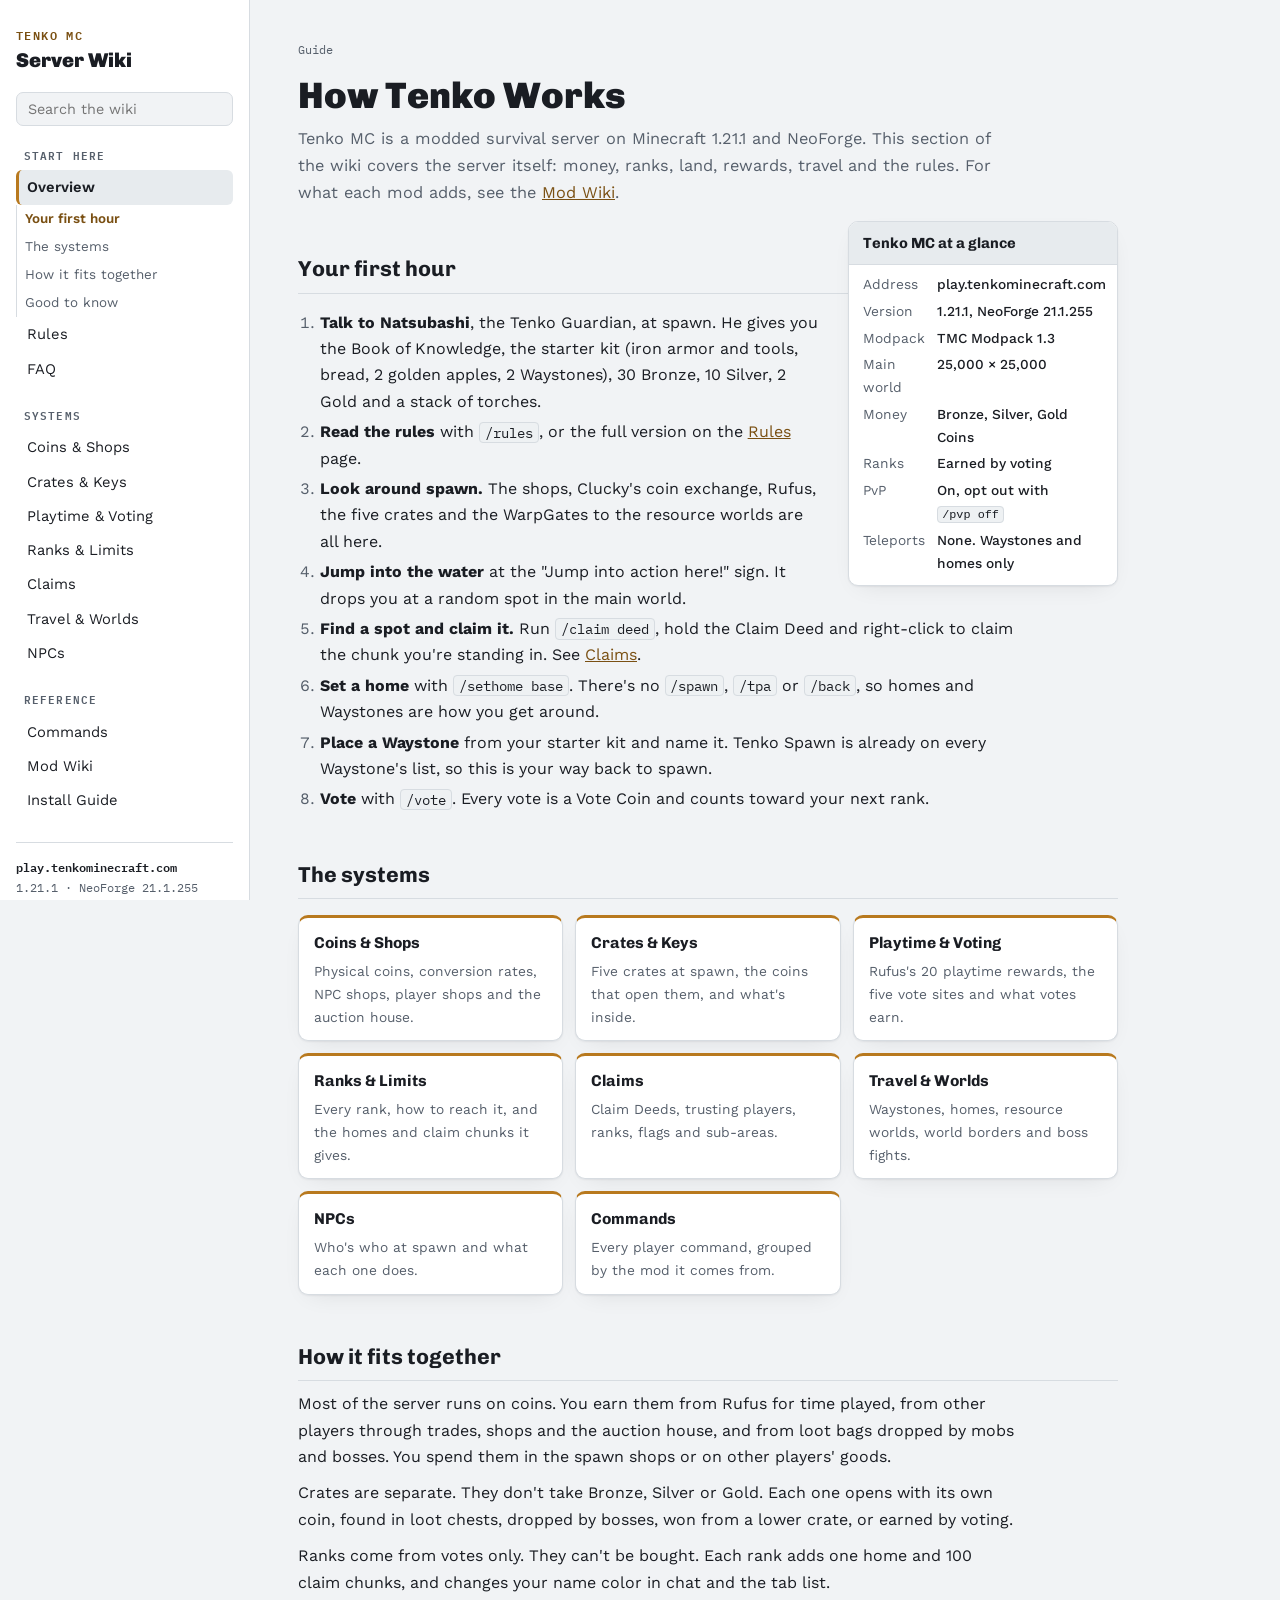
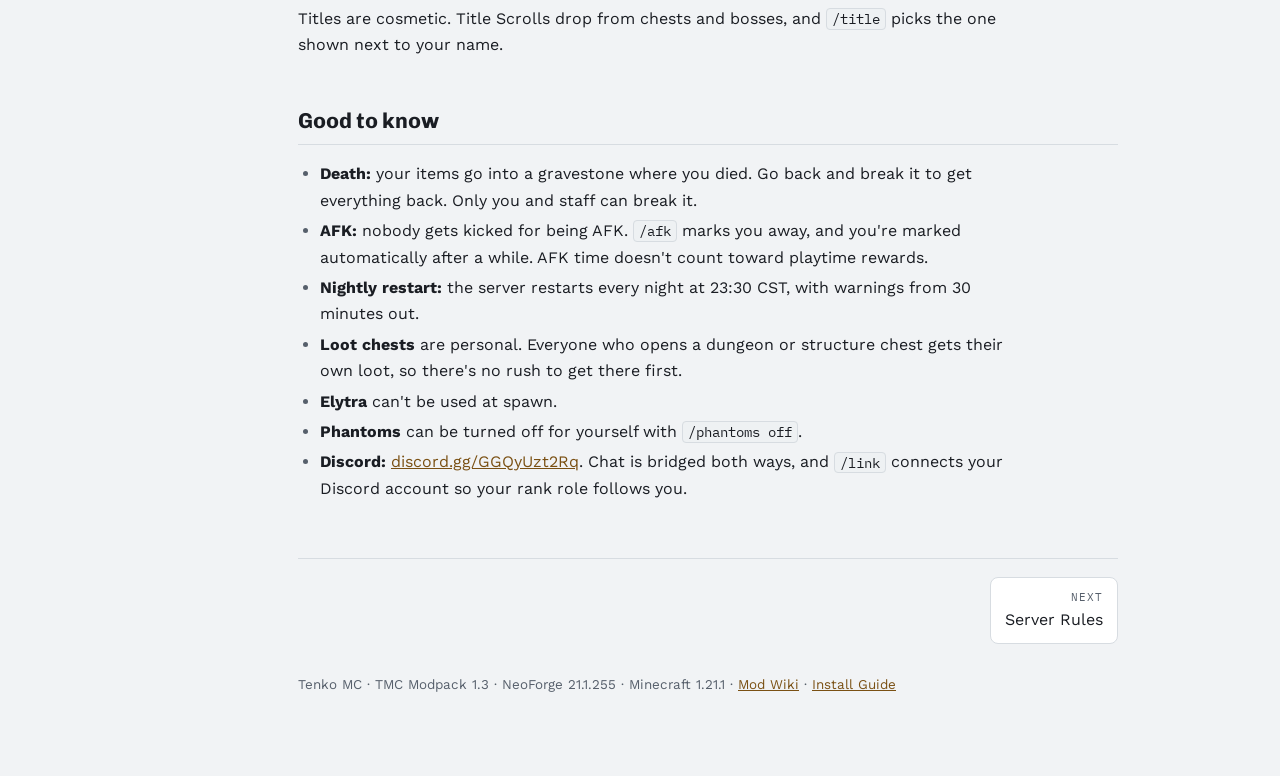
==== commit 99919875: "Update wiki for TMC Modpack 1.3: 108 mods, Codex: Cartography replaces Xaero's maps, add Artifacts, " ====
--- a/index.html
+++ b/index.html
@@ -28,7 +28,7 @@
 <div class="infobox"><h4>Tenko MC at a glance</h4><dl>
 <dt>Address</dt><dd>play.tenkominecraft.com</dd>
 <dt>Version</dt><dd>1.21.1, NeoForge 21.1.255</dd>
-<dt>Modpack</dt><dd>TMC Modpack 1.2</dd>
+<dt>Modpack</dt><dd>TMC Modpack 1.3</dd>
 <dt>Main world</dt><dd>25,000 × 25,000</dd>
 <dt>Money</dt><dd>Bronze, Silver, Gold Coins</dd>
 <dt>Ranks</dt><dd>Earned by voting</dd>
@@ -77,7 +77,7 @@
 </ul>
 
   <nav class="pager" aria-label="Pages"><a class="next" href="rules.html"><span>Next</span>Server Rules</a></nav>
-  <footer>Tenko MC · TMC Modpack 1.2 · NeoForge 21.1.255 · Minecraft 1.21.1 · <a href="mods.html">Mod Wiki</a> · <a href="install.html">Install Guide</a></footer>
+  <footer>Tenko MC · TMC Modpack 1.3 · NeoForge 21.1.255 · Minecraft 1.21.1 · <a href="mods.html">Mod Wiki</a> · <a href="install.html">Install Guide</a></footer>
 </article>
 </main>
 </div>
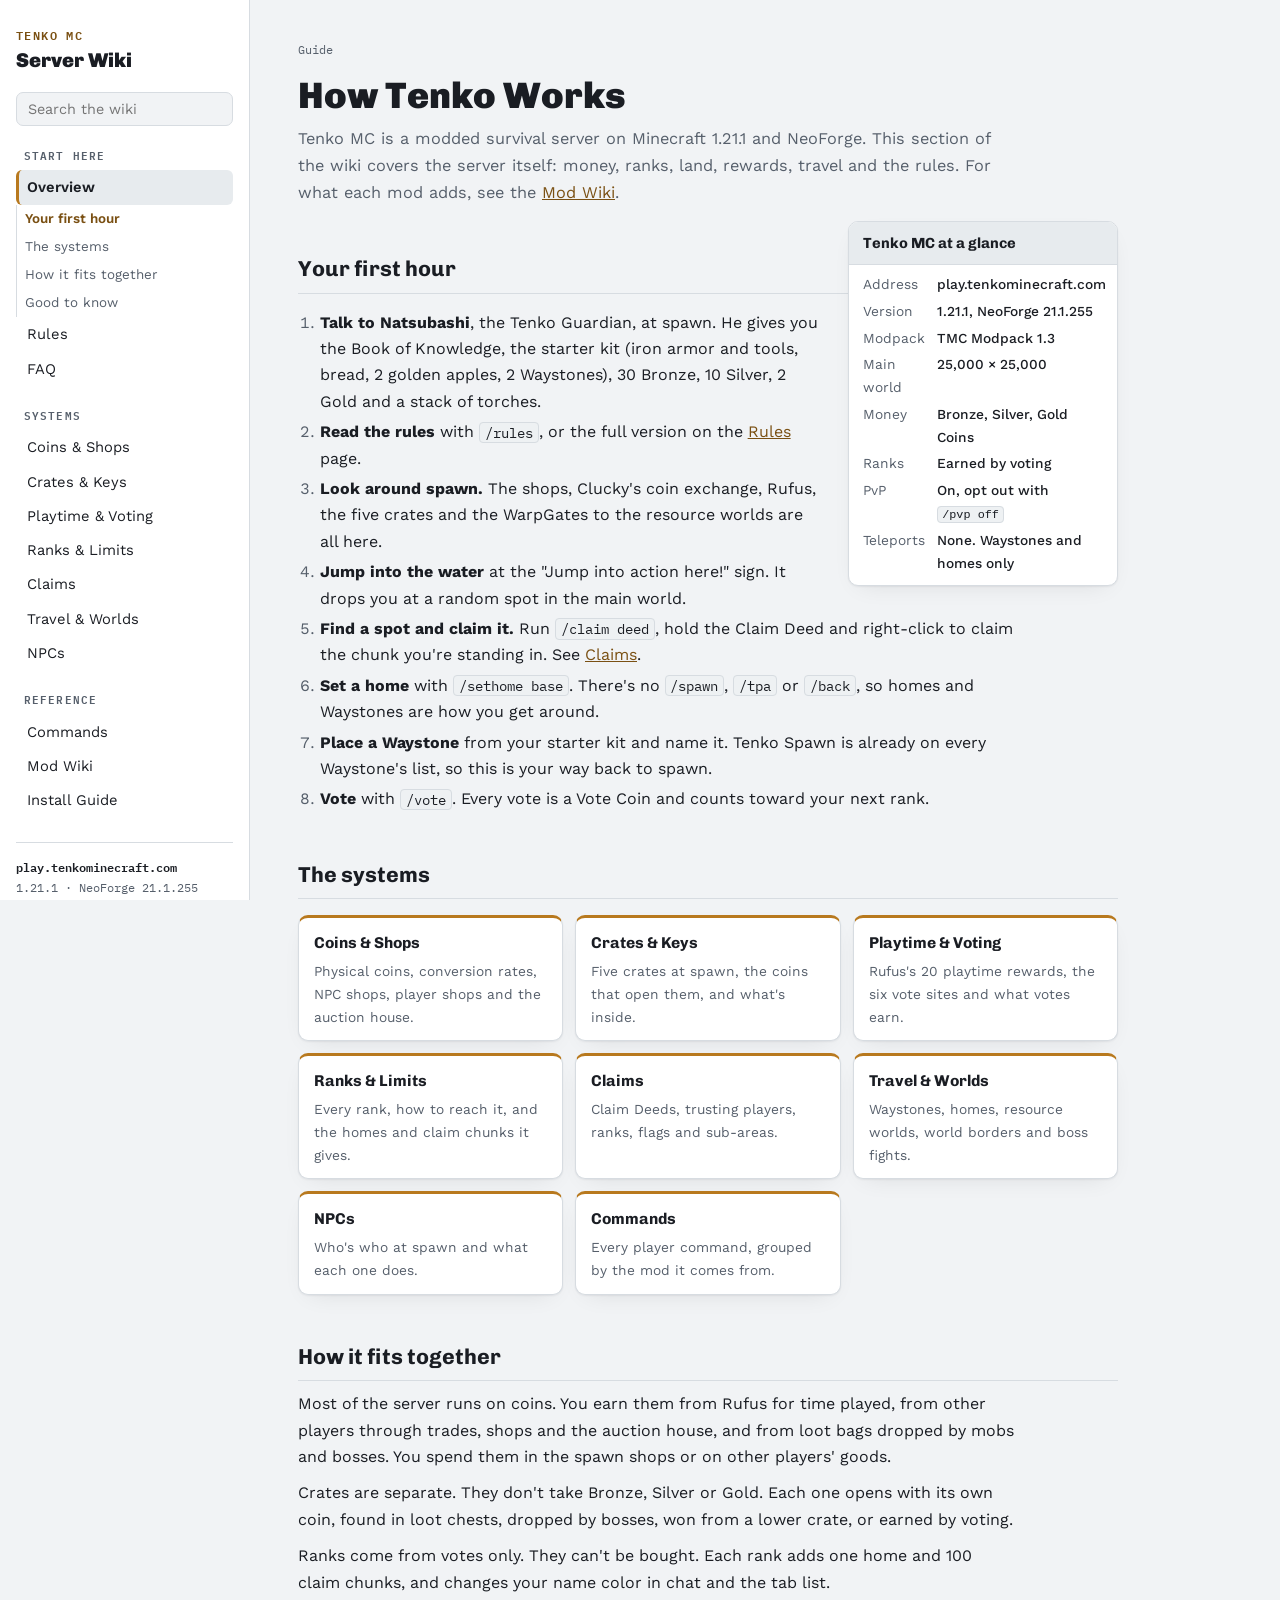
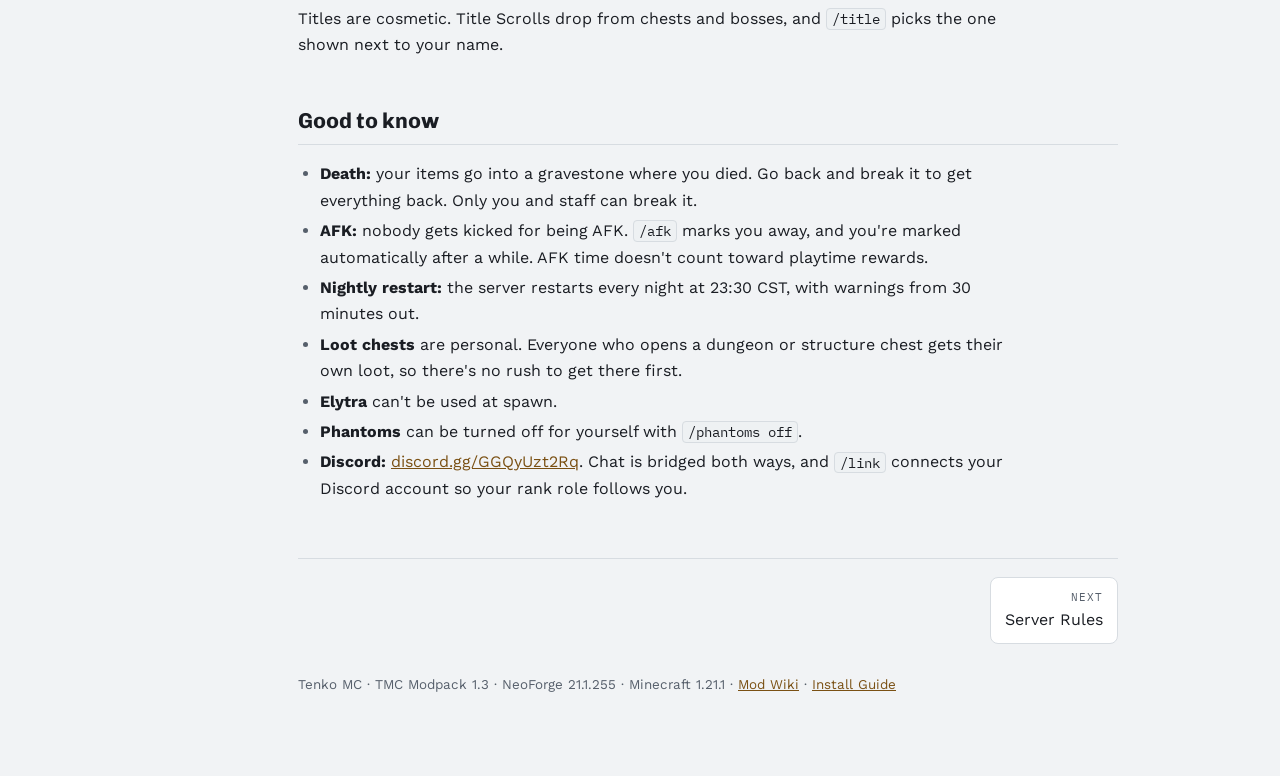
==== commit 6edb2901: "Add files via upload" ====
--- a/index.html
+++ b/index.html
@@ -51,7 +51,7 @@
 <div class="cards">
 <a class="card" href="coins.html"><h3>Coins &amp; Shops</h3><p>Physical coins, conversion rates, NPC shops, player shops and the auction house.</p></a>
 <a class="card" href="crates.html"><h3>Crates &amp; Keys</h3><p>Five crates at spawn, the coins that open them, and what's inside.</p></a>
-<a class="card" href="rewards.html"><h3>Playtime &amp; Voting</h3><p>Rufus's 20 playtime rewards, the five vote sites and what votes earn.</p></a>
+<a class="card" href="rewards.html"><h3>Playtime &amp; Voting</h3><p>Rufus's 20 playtime rewards, the six vote sites and what votes earn.</p></a>
 <a class="card" href="ranks.html"><h3>Ranks &amp; Limits</h3><p>Every rank, how to reach it, and the homes and claim chunks it gives.</p></a>
 <a class="card" href="claims.html"><h3>Claims</h3><p>Claim Deeds, trusting players, ranks, flags and sub-areas.</p></a>
 <a class="card" href="worlds.html"><h3>Travel &amp; Worlds</h3><p>Waystones, homes, resource worlds, world borders and boss fights.</p></a>
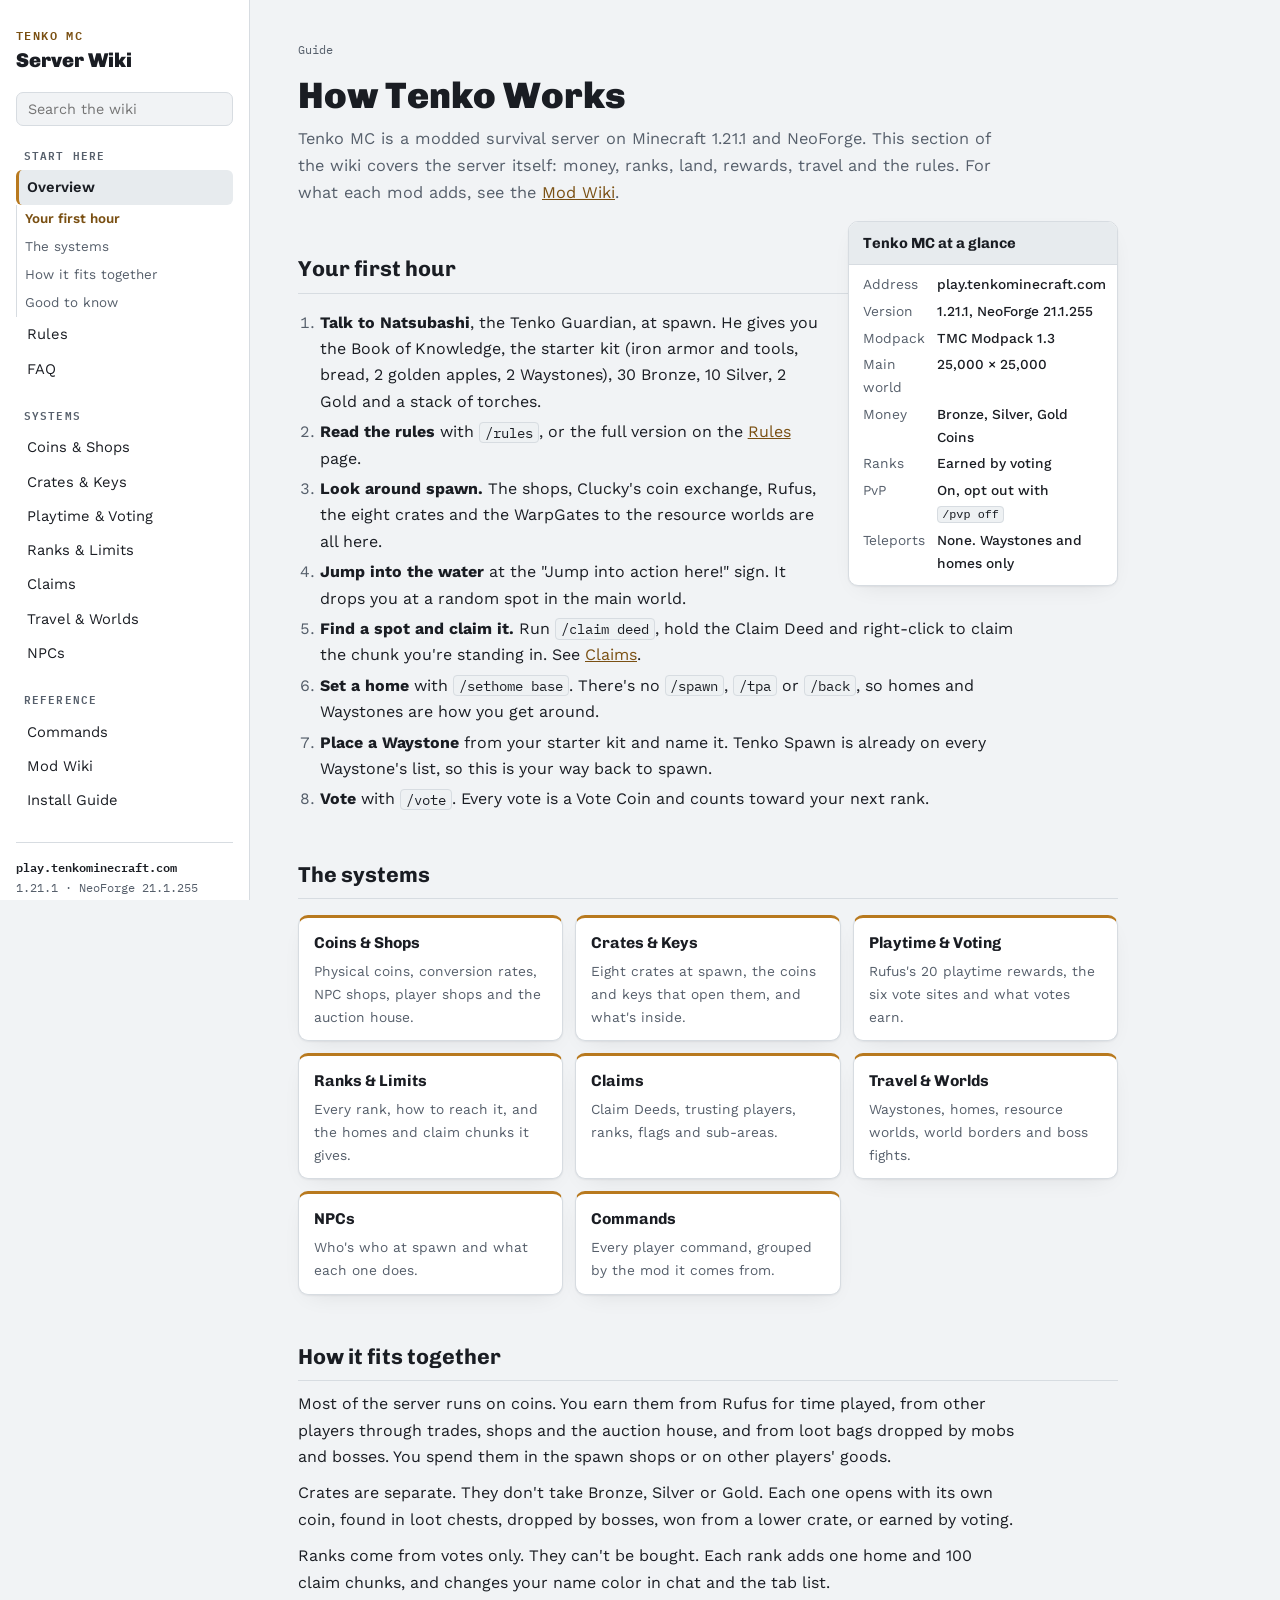
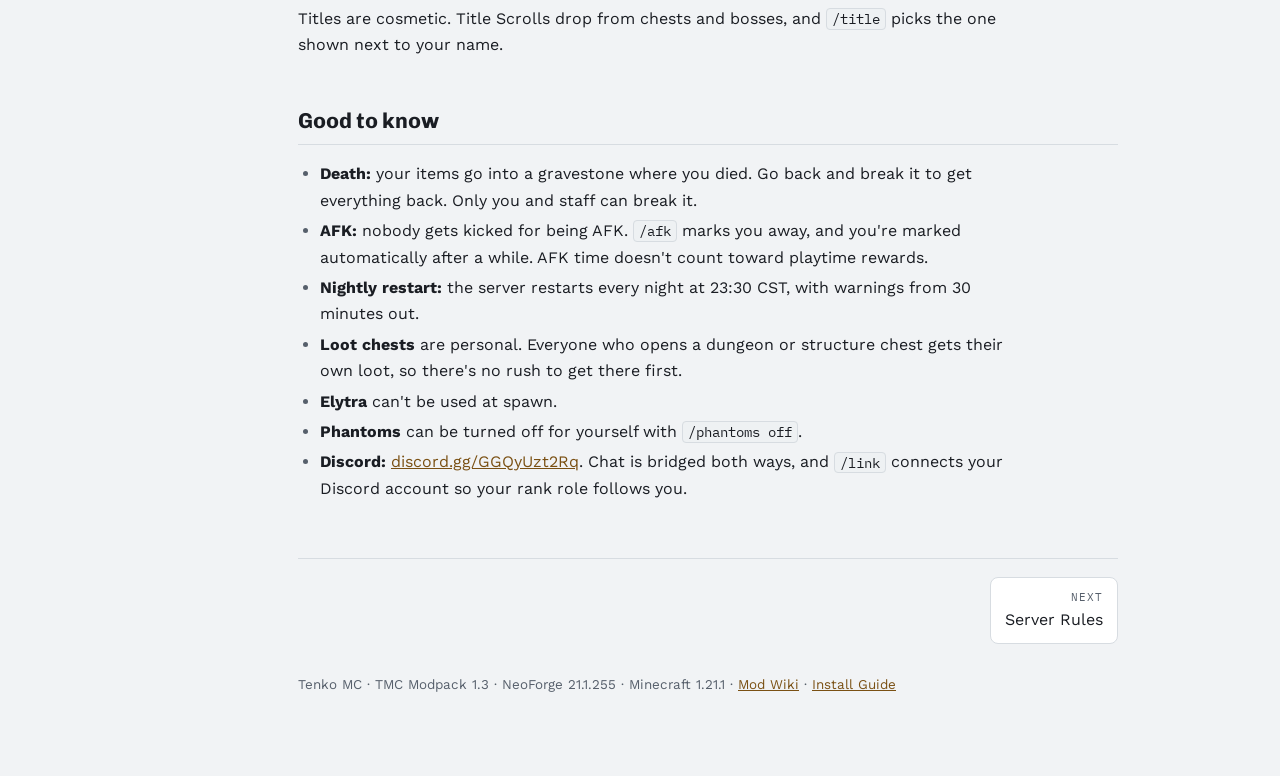
==== commit 13d58520: "Add files via upload" ====
--- a/index.html
+++ b/index.html
@@ -39,7 +39,7 @@
 <ol>
 <li><b>Talk to Natsubashi</b>, the Tenko Guardian, at spawn. He gives you the Book of Knowledge, the starter kit (iron armor and tools, bread, 2 golden apples, 2 Waystones), 30 Bronze, 10 Silver, 2 Gold and a stack of torches.</li>
 <li><b>Read the rules</b> with <code>/rules</code>, or the full version on the <a href="rules.html">Rules</a> page.</li>
-<li><b>Look around spawn.</b> The shops, Clucky's coin exchange, Rufus, the five crates and the WarpGates to the resource worlds are all here.</li>
+<li><b>Look around spawn.</b> The shops, Clucky's coin exchange, Rufus, the eight crates and the WarpGates to the resource worlds are all here.</li>
 <li><b>Jump into the water</b> at the "Jump into action here!" sign. It drops you at a random spot in the main world.</li>
 <li><b>Find a spot and claim it.</b> Run <code>/claim deed</code>, hold the Claim Deed and right-click to claim the chunk you're standing in. See <a href="claims.html">Claims</a>.</li>
 <li><b>Set a home</b> with <code>/sethome base</code>. There's no <code>/spawn</code>, <code>/tpa</code> or <code>/back</code>, so homes and Waystones are how you get around.</li>
@@ -50,7 +50,7 @@
 <h2 id="systems">The systems<a class="anchor" href="#systems" aria-label="Link to this section">#</a></h2>
 <div class="cards">
 <a class="card" href="coins.html"><h3>Coins &amp; Shops</h3><p>Physical coins, conversion rates, NPC shops, player shops and the auction house.</p></a>
-<a class="card" href="crates.html"><h3>Crates &amp; Keys</h3><p>Five crates at spawn, the coins that open them, and what's inside.</p></a>
+<a class="card" href="crates.html"><h3>Crates &amp; Keys</h3><p>Eight crates at spawn, the coins and keys that open them, and what's inside.</p></a>
 <a class="card" href="rewards.html"><h3>Playtime &amp; Voting</h3><p>Rufus's 20 playtime rewards, the six vote sites and what votes earn.</p></a>
 <a class="card" href="ranks.html"><h3>Ranks &amp; Limits</h3><p>Every rank, how to reach it, and the homes and claim chunks it gives.</p></a>
 <a class="card" href="claims.html"><h3>Claims</h3><p>Claim Deeds, trusting players, ranks, flags and sub-areas.</p></a>
